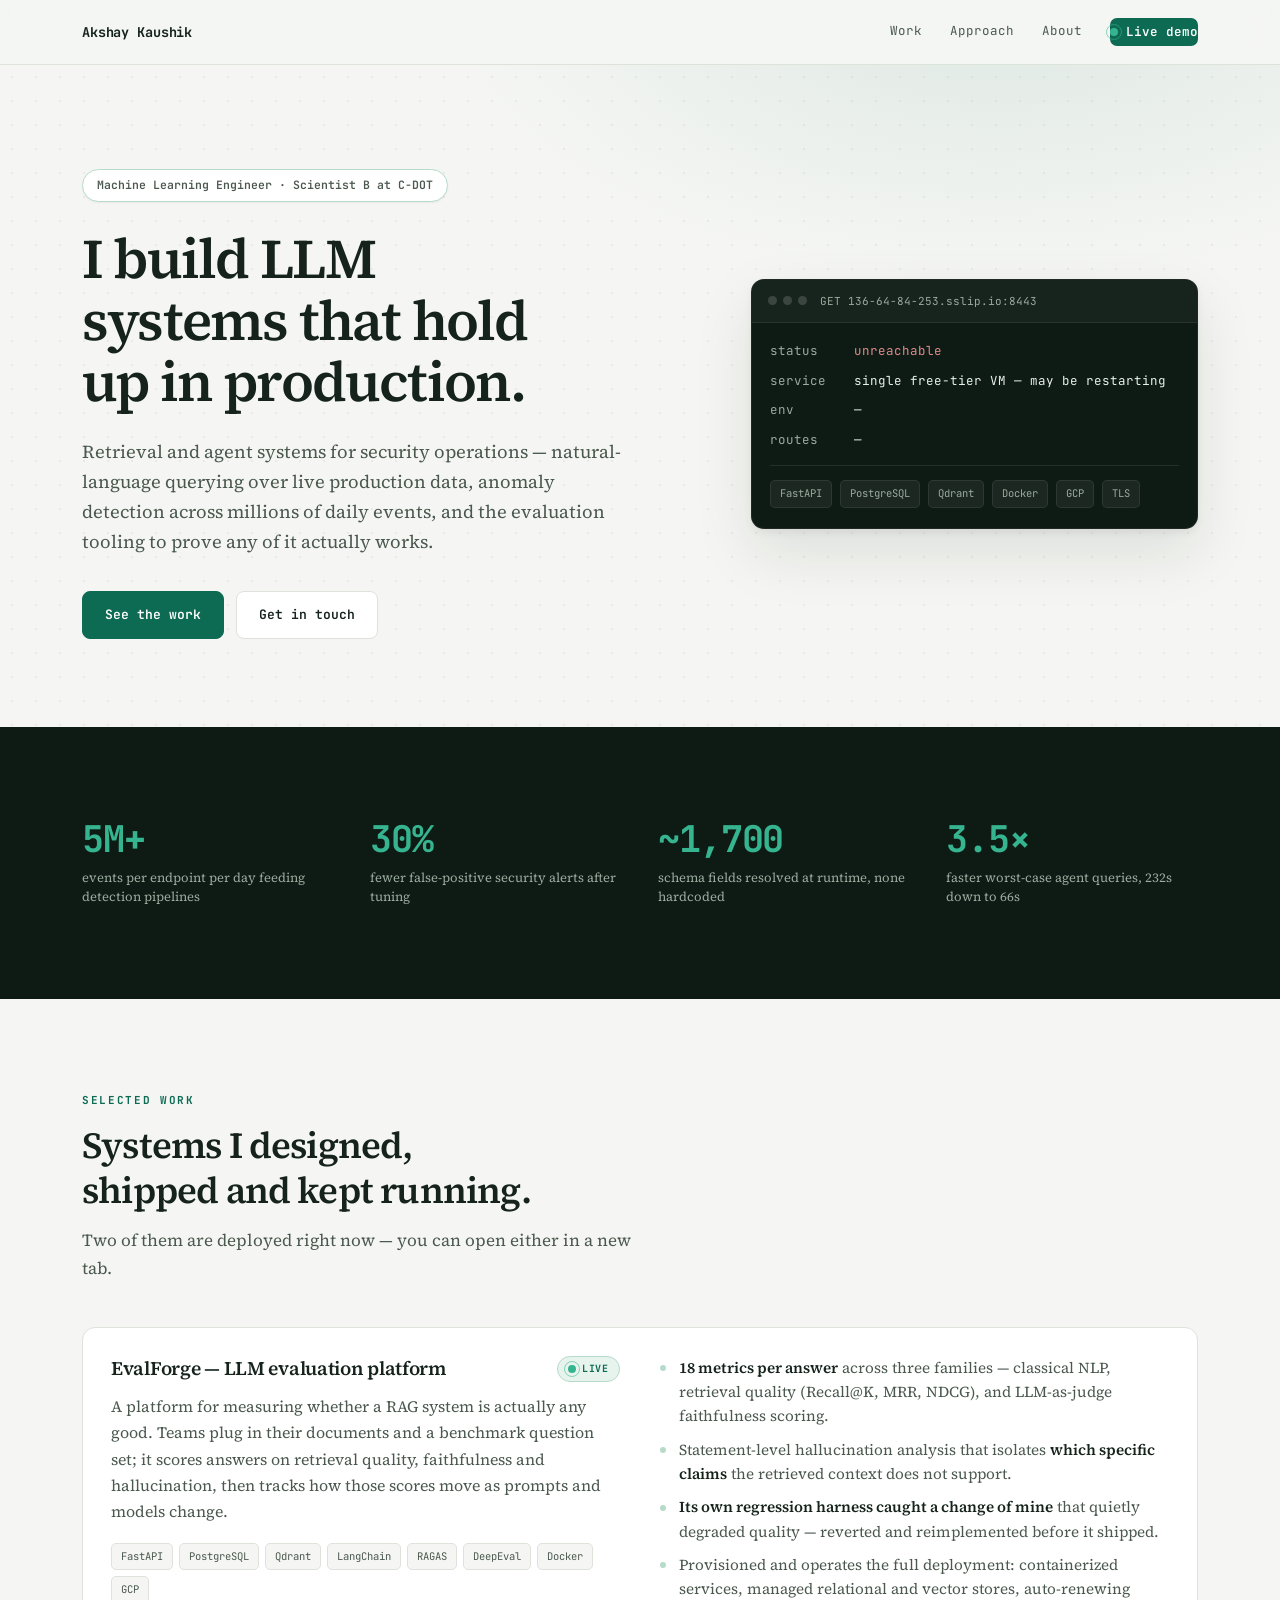
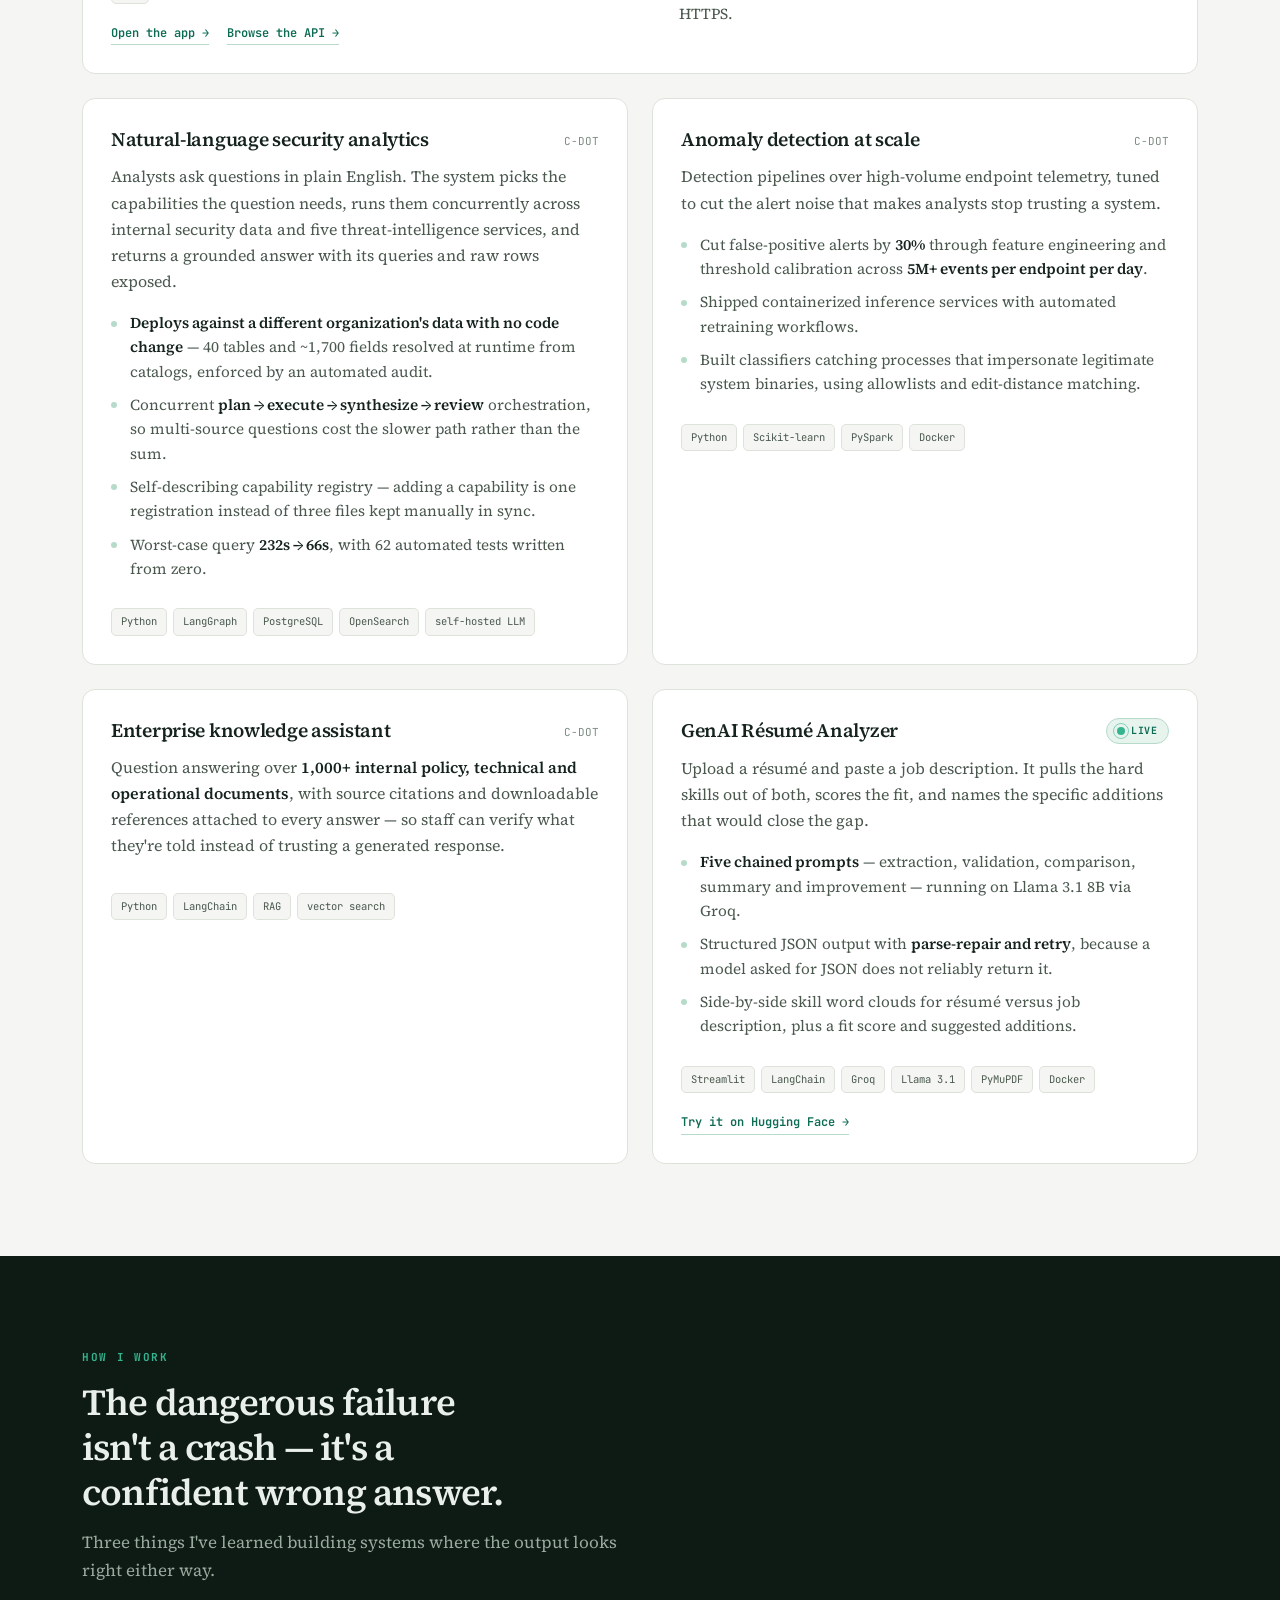
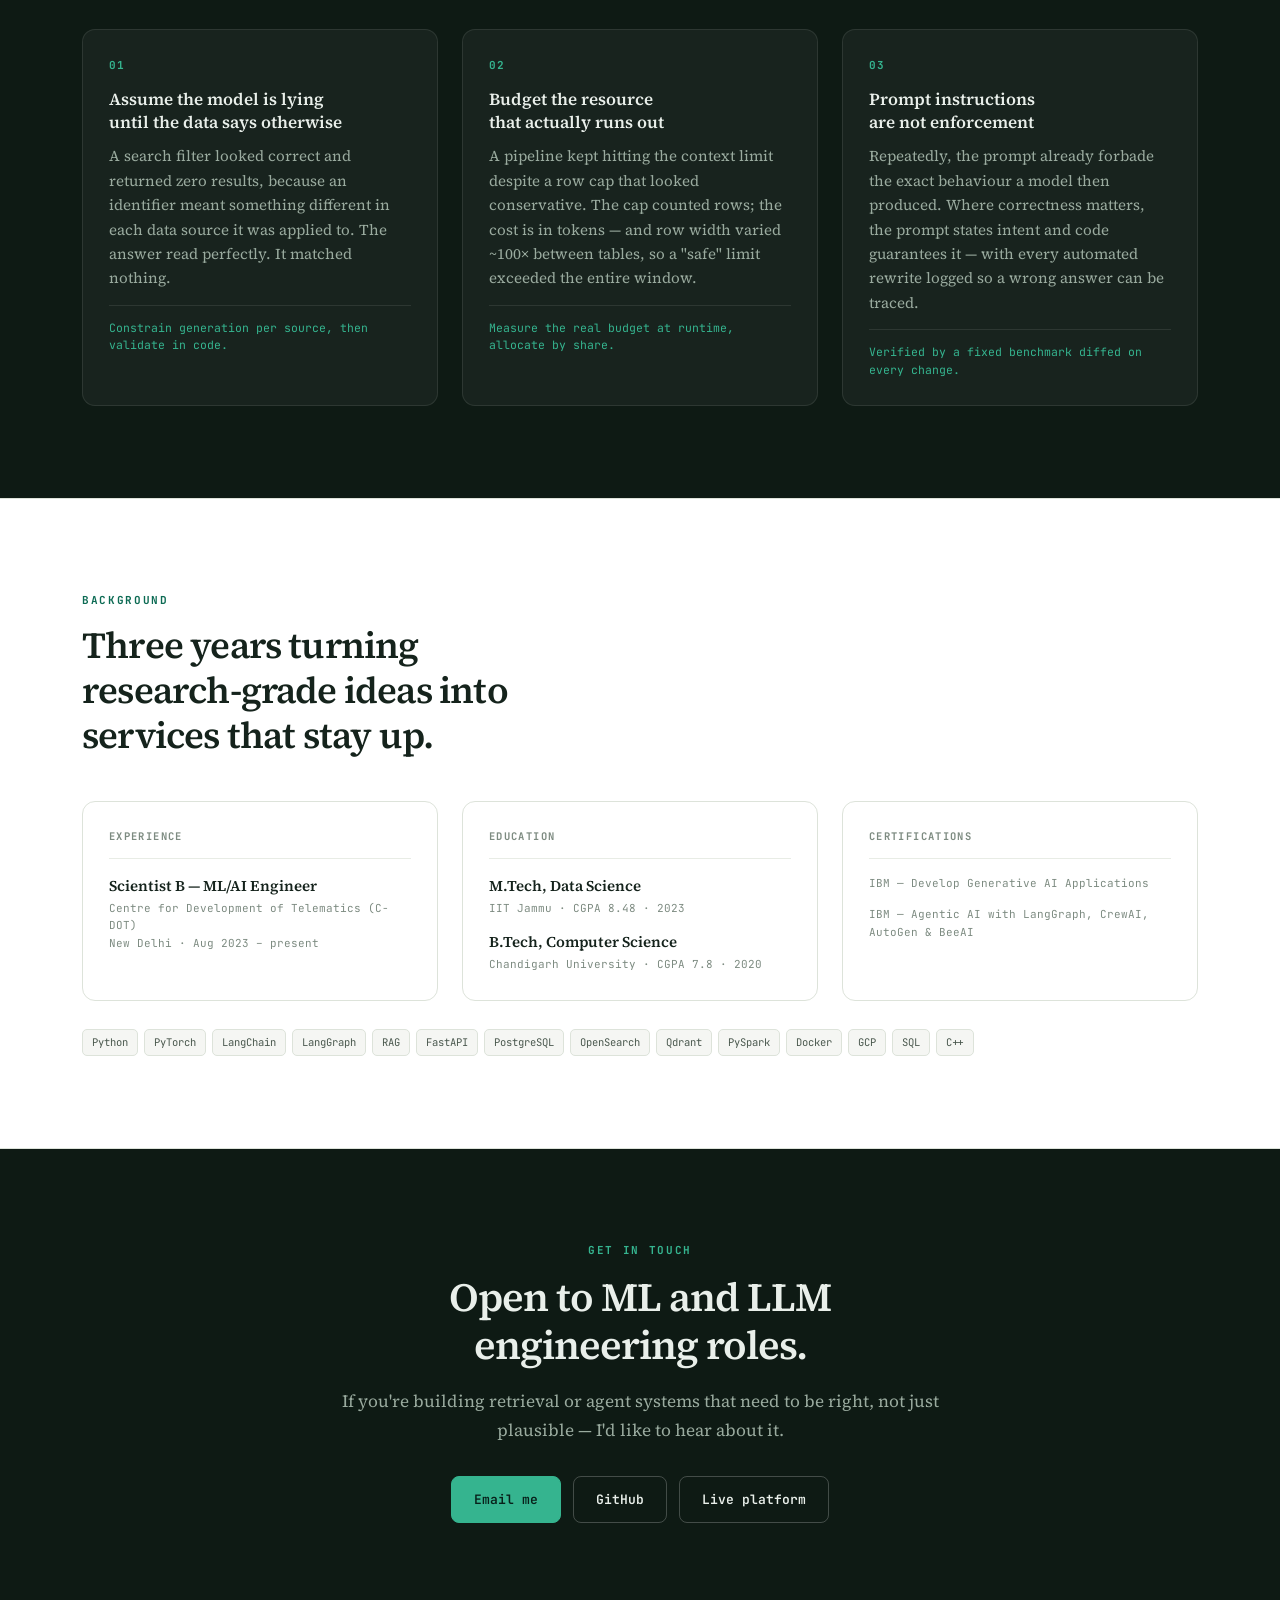
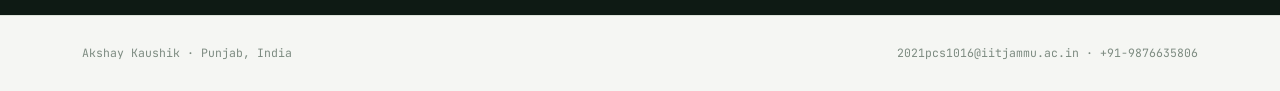
==== index.html @ 173119af "Add the live Résumé Analyzer demo to selected work Second publicly reachable deployment, so the work" ====
<!DOCTYPE html>
<html lang="en">
<head>
<meta charset="UTF-8">
<meta name="viewport" content="width=device-width, initial-scale=1.0">
<title>Akshay Kaushik — Machine Learning Engineer</title>
<meta name="description" content="Akshay Kaushik — machine learning engineer building LLM, RAG and agent systems for security operations. Two live deployed systems.">
<style>

  @font-face {
    font-family: 'JetBrains Mono';
    font-weight: 400;
    font-style: normal;
    font-display: swap;
    src: url([data-uri]) format('truetype');
  }
  @font-face {
    font-family: 'JetBrains Mono';
    font-weight: 600;
    font-style: normal;
    font-display: swap;
    src: url([data-uri]) format('truetype');
  }
  @font-face {
    font-family: 'JetBrains Mono';
    font-weight: 700;
    font-style: normal;
    font-display: swap;
    src: url([data-uri]) format('truetype');
  }
  @font-face {
    font-family: 'Source Serif 4';
    font-weight: 400;
    font-style: normal;
    font-display: swap;
    src: url([data-uri]) format('truetype');
  }
  @font-face {
    font-family: 'Source Serif 4';
    font-weight: 600;
    font-style: normal;
    font-display: swap;
    src: url([data-uri]) format('truetype');
  }

  :root{
    color-scheme: light;
    --bg: #f5f6f3;
    --surface: #ffffff;
    --ink: #0e1a14;
    --ink-soft: #17281f;
    --line: #dde3da;
    --line-soft: #e8ece5;
    --text: #15231c;
    --text-dim: #4a584e;
    --text-faint: #7d8b81;
    --accent: #0d6b54;
    --accent-bright: #35b48f;
    --accent-soft: #e7f3ed;
    --accent-line: #b7dbca;
    --on-dark: #e9efea;
    --on-dark-dim: #9aab9f;
    --shadow-sm: 0 1px 2px rgba(14,26,20,.05);
    --shadow: 0 2px 4px rgba(14,26,20,.04), 0 12px 32px rgba(14,26,20,.07);
    --shadow-lg: 0 4px 8px rgba(14,26,20,.05), 0 24px 60px rgba(14,26,20,.10);
  }

  *{box-sizing:border-box;-webkit-font-smoothing:antialiased;-moz-osx-font-smoothing:grayscale;}
  html{scroll-behavior:smooth;}
  html,body{margin:0;padding:0;background:var(--bg);color:var(--text);overflow-x:hidden;}
  body{font-family:'Source Serif 4',Charter,Georgia,serif;font-size:17px;line-height:1.65;}
  @media (prefers-reduced-motion: reduce){ html{scroll-behavior:auto;} }

  h1,h2,h3,h4{margin:0;color:inherit;text-wrap:balance;font-weight:600;}
  a{color:var(--accent);text-decoration:none;}
  a:focus-visible,button:focus-visible{outline:2px solid var(--accent);outline-offset:3px;border-radius:4px;}
  ul{margin:0;padding:0;list-style:none;}
  ::selection{background:var(--accent-soft);}

  .mono{font-family:'JetBrains Mono',ui-monospace,SFMono-Regular,Menlo,monospace;}
  .wrap{max-width:1180px;margin:0 auto;padding:0 32px;}
  @media (max-width:640px){ .wrap{padding:0 20px;} }

  /* ============ NAV ============ */
  .nav{
    position:sticky;top:0;z-index:60;
    background:rgba(245,246,243,.82);backdrop-filter:blur(12px);
    border-bottom:1px solid var(--line);
  }
  .nav-in{
    max-width:1180px;margin:0 auto;padding:0 32px;height:64px;
    display:flex;align-items:center;justify-content:space-between;gap:20px;
  }
  .nav-name{
    font-family:'JetBrains Mono',monospace;font-size:13.5px;font-weight:700;
    letter-spacing:-.01em;color:var(--text);
  }
  .nav-links{display:flex;align-items:center;gap:28px;}
  .nav-links a{
    font-family:'JetBrains Mono',monospace;font-size:12.5px;color:var(--text-dim);
    padding:4px 0;border-bottom:1.5px solid transparent;transition:color .15s,border-color .15s;
  }
  .nav-links a:hover{color:var(--accent);border-bottom-color:var(--accent-line);}
  .nav-cta{
    display:inline-flex;align-items:center;gap:8px;
    padding:8px 15px;border-radius:7px;background:var(--accent);color:#fff!important;
    font-family:'JetBrains Mono',monospace;font-size:12px;font-weight:600;
    border-bottom:none!important;transition:transform .15s,box-shadow .15s;
  }
  .nav-cta:hover{transform:translateY(-1px);box-shadow:0 6px 18px rgba(13,107,84,.28);}
  @media (max-width:760px){ .nav-links .hide-sm{display:none;} .nav-in{height:58px;} }

  /* ============ SECTION BANDS ============ */
  .band{padding:92px 0;}
  .band-alt{background:var(--surface);border-top:1px solid var(--line);border-bottom:1px solid var(--line);}
  .band-dark{background:var(--ink);color:var(--on-dark);}
  section[id]{scroll-margin-top:76px;}
  @media (max-width:640px){ .band{padding:64px 0;} }

  .sec-head{margin-bottom:44px;max-width:62ch;}
  .sec-kicker{
    font-family:'JetBrains Mono',monospace;font-size:11px;font-weight:700;
    letter-spacing:.15em;text-transform:uppercase;color:var(--accent);margin-bottom:14px;
  }
  .band-dark .sec-kicker{color:var(--accent-bright);}
  .sec-head h2{font-size:clamp(1.7rem,3.2vw,2.3rem);letter-spacing:-.022em;line-height:1.22;}
  .sec-head p{margin:14px 0 0;color:var(--text-dim);font-size:1.06rem;}
  .band-dark .sec-head p{color:var(--on-dark-dim);}

  /* ============ HERO ============ */
  .hero{
    padding:104px 0 88px;
    background:
      radial-gradient(900px 480px at 78% -12%, rgba(13,107,84,.10), transparent 62%),
      radial-gradient(circle, rgba(14,26,20,.055) 1px, transparent 1px);
    background-size:auto, 24px 24px;
  }
  @media (max-width:640px){ .hero{padding:64px 0 56px;} }
  .hero-grid{display:grid;grid-template-columns:minmax(0,1.15fr) minmax(0,.85fr);gap:64px;align-items:center;}
  @media (max-width:940px){ .hero-grid{grid-template-columns:1fr;gap:44px;} }

  .hero-tag{
    display:inline-flex;align-items:center;gap:9px;
    padding:6px 14px;border-radius:999px;background:var(--surface);
    border:1px solid var(--accent-line);
    font-family:'JetBrains Mono',monospace;font-size:11.5px;font-weight:600;color:var(--text-dim);
    margin-bottom:26px;box-shadow:var(--shadow-sm);
  }
  h1.hero-h1{font-size:clamp(2.3rem,5vw,3.5rem);line-height:1.1;letter-spacing:-.032em;}
  .hero-sub{margin:24px 0 0;color:var(--text-dim);font-size:1.14rem;max-width:54ch;}
  .hero-btns{display:flex;flex-wrap:wrap;gap:12px;margin-top:34px;}
  .btn{
    display:inline-flex;align-items:center;gap:9px;padding:12px 22px;border-radius:8px;
    font-family:'JetBrains Mono',monospace;font-size:13px;font-weight:600;
    border:1px solid var(--accent);background:var(--accent);color:#fff;
    transition:transform .15s,box-shadow .15s;
  }
  .btn:hover{transform:translateY(-1px);box-shadow:0 8px 22px rgba(13,107,84,.26);}
  .btn.ghost{background:var(--surface);color:var(--text);border-color:var(--line);}
  .btn.ghost:hover{border-color:var(--accent-line);box-shadow:var(--shadow);}

  /* live console card */
  .console{
    background:var(--ink);border-radius:13px;overflow:hidden;
    box-shadow:var(--shadow-lg);border:1px solid rgba(255,255,255,.07);
  }
  .console-bar{
    display:flex;align-items:center;gap:9px;padding:12px 16px;
    background:rgba(255,255,255,.04);border-bottom:1px solid rgba(255,255,255,.08);
  }
  .console-bar .lights{display:flex;gap:6px;}
  .console-bar .lights i{width:9px;height:9px;border-radius:50%;background:rgba(255,255,255,.16);display:block;}
  .console-bar .path{
    font-family:'JetBrains Mono',monospace;font-size:11px;color:var(--on-dark-dim);margin-left:4px;
    white-space:nowrap;overflow:hidden;text-overflow:ellipsis;
  }
  .console-body{padding:18px 18px 20px;font-family:'JetBrains Mono',monospace;font-size:12.5px;}
  .cline{display:flex;gap:10px;margin-bottom:9px;}
  .cline .ck{color:var(--on-dark-dim);min-width:74px;flex-shrink:0;}
  .cline .cv{color:var(--on-dark);word-break:break-word;}
  .cline .cv.good{color:var(--accent-bright);font-weight:600;}
  .cline .cv.bad{color:#e08a8a;}
  .console-foot{
    margin-top:15px;padding-top:14px;border-top:1px solid rgba(255,255,255,.09);
    display:flex;flex-wrap:wrap;gap:8px;
  }
  .cpill{
    font-family:'JetBrains Mono',monospace;font-size:10.5px;padding:4px 9px;border-radius:5px;
    background:rgba(255,255,255,.06);color:var(--on-dark-dim);border:1px solid rgba(255,255,255,.08);
  }
  .live-dot{position:relative;width:8px;height:8px;border-radius:50%;background:var(--text-faint);flex-shrink:0;}
  .live-dot.ok{background:var(--accent-bright);}
  .live-dot.ok::after{
    content:'';position:absolute;inset:-4px;border-radius:50%;
    border:1.5px solid var(--accent-bright);opacity:.55;animation:ping 2.2s ease-out infinite;
  }
  .live-dot.bad{background:#e08a8a;}
  @keyframes ping{0%{transform:scale(.6);opacity:.6}100%{transform:scale(2);opacity:0}}
  @media (prefers-reduced-motion:reduce){.live-dot.ok::after{animation:none}}

  /* ============ STATS ============ */
  .stats{display:grid;grid-template-columns:repeat(4,1fr);gap:36px;}
  @media (max-width:820px){ .stats{grid-template-columns:repeat(2,1fr);gap:30px;} }
  .stat .n{
    font-family:'JetBrains Mono',monospace;font-size:clamp(1.7rem,3.4vw,2.3rem);font-weight:700;
    color:var(--accent-bright);letter-spacing:-.03em;display:block;line-height:1.1;
  }
  .stat .l{
    display:block;margin-top:9px;font-size:13px;color:var(--on-dark-dim);line-height:1.5;
  }

  /* ============ WORK CARDS ============ */
  .cards{display:grid;grid-template-columns:repeat(2,minmax(0,1fr));gap:24px;}
  @media (max-width:860px){ .cards{grid-template-columns:1fr;} }
  .card{
    background:var(--surface);border:1px solid var(--line);border-radius:13px;
    padding:28px;display:flex;flex-direction:column;
    transition:transform .18s ease,box-shadow .18s ease,border-color .18s ease;
  }
  .card:hover{transform:translateY(-3px);box-shadow:var(--shadow);border-color:var(--accent-line);}
  .card.feature{grid-column:1 / -1;}
  @media (min-width:861px){
    .card.feature{display:grid;grid-template-columns:minmax(0,1fr) minmax(0,1fr);gap:40px;align-items:start;}
  }
  .card-top{display:flex;align-items:flex-start;justify-content:space-between;gap:14px;margin-bottom:12px;}
  .card h3{font-size:1.2rem;letter-spacing:-.015em;line-height:1.3;}
  .card .org{
    font-family:'JetBrains Mono',monospace;font-size:11px;color:var(--text-faint);
    white-space:nowrap;padding-top:5px;
  }
  .tag-live{
    display:inline-flex;align-items:center;gap:6px;padding:4px 10px;border-radius:999px;
    background:var(--accent-soft);border:1px solid var(--accent-line);
    font-family:'JetBrains Mono',monospace;font-size:10px;font-weight:700;
    color:var(--accent);text-transform:uppercase;letter-spacing:.08em;white-space:nowrap;
  }
  .card .desc{color:var(--text-dim);font-size:.99rem;margin:0 0 16px;}
  .card ul li{
    position:relative;padding-left:19px;margin-bottom:9px;color:var(--text-dim);font-size:.95rem;line-height:1.6;
  }
  .card ul li::before{
    content:'';position:absolute;left:0;top:.62em;width:6px;height:6px;border-radius:50%;
    background:var(--accent-line);
  }
  .card b{color:var(--text);font-weight:600;}
  .chips{display:flex;flex-wrap:wrap;gap:6px;margin-top:18px;}
  .chip{
    font-family:'JetBrains Mono',monospace;font-size:10.5px;padding:4px 9px;border-radius:5px;
    background:var(--bg);border:1px solid var(--line);color:var(--text-dim);
  }
  .card-links{display:flex;flex-wrap:wrap;gap:18px;margin-top:20px;}
  .card-links a{
    font-family:'JetBrains Mono',monospace;font-size:12px;font-weight:600;
    border-bottom:1px solid var(--accent-line);padding-bottom:1px;
  }
  .card-links a:hover{border-bottom-color:var(--accent);}

  /* ============ APPROACH ============ */
  .appr{display:grid;grid-template-columns:repeat(3,minmax(0,1fr));gap:24px;}
  @media (max-width:900px){ .appr{grid-template-columns:1fr;} }
  .appr-card{
    background:rgba(255,255,255,.045);border:1px solid rgba(255,255,255,.09);
    border-radius:13px;padding:26px;
  }
  .appr-num{
    font-family:'JetBrains Mono',monospace;font-size:11px;font-weight:700;
    color:var(--accent-bright);letter-spacing:.1em;margin-bottom:14px;
  }
  .appr-card h3{font-size:1.06rem;line-height:1.35;margin-bottom:11px;color:var(--on-dark);}
  .appr-card p{margin:0;color:var(--on-dark-dim);font-size:.94rem;line-height:1.62;}
  .appr-card .res{
    margin-top:14px;padding-top:13px;border-top:1px solid rgba(255,255,255,.09);
    font-family:'JetBrains Mono',monospace;font-size:11.5px;color:var(--accent-bright);line-height:1.55;
  }

  /* ============ ABOUT / SIDE FACTS ============ */
  .facts{display:grid;grid-template-columns:repeat(3,minmax(0,1fr));gap:24px;}
  @media (max-width:900px){ .facts{grid-template-columns:1fr;} }
  .fact{background:var(--surface);border:1px solid var(--line);border-radius:13px;padding:26px;}
  .fact h4{
    font-family:'JetBrains Mono',monospace;font-size:10.5px;font-weight:700;letter-spacing:.13em;
    text-transform:uppercase;color:var(--text-faint);margin-bottom:16px;
    padding-bottom:12px;border-bottom:1px solid var(--line-soft);
  }
  .fact .row{margin-bottom:14px;}
  .fact .row:last-child{margin-bottom:0;}
  .fact .t{font-size:15px;font-weight:600;color:var(--text);line-height:1.4;}
  .fact .s{font-family:'JetBrains Mono',monospace;font-size:11px;color:var(--text-faint);margin-top:4px;line-height:1.6;}

  /* ============ CONTACT ============ */
  .contact-in{text-align:center;max-width:620px;margin:0 auto;}
  .contact-in h2{font-size:clamp(1.8rem,3.6vw,2.5rem);letter-spacing:-.025em;line-height:1.2;}
  .contact-in p{margin:18px 0 0;color:var(--on-dark-dim);font-size:1.07rem;}
  .contact-btns{display:flex;flex-wrap:wrap;gap:12px;justify-content:center;margin-top:32px;}
  .btn.on-dark{background:var(--accent-bright);border-color:var(--accent-bright);color:#08201a;}
  .btn.on-dark:hover{box-shadow:0 8px 24px rgba(53,180,143,.3);}
  .btn.outline-dark{
    background:transparent;color:var(--on-dark);border-color:rgba(255,255,255,.22);
  }
  .btn.outline-dark:hover{border-color:var(--accent-bright);box-shadow:none;}

  /* ============ FOOTER ============ */
  .foot{
    border-top:1px solid var(--line);padding:28px 0;
    font-family:'JetBrains Mono',monospace;font-size:11.5px;color:var(--text-faint);
  }
  .foot-in{display:flex;flex-wrap:wrap;justify-content:space-between;gap:12px 24px;}

  ::-webkit-scrollbar{width:11px;height:11px;}
  ::-webkit-scrollbar-track{background:var(--bg);}
  ::-webkit-scrollbar-thumb{background:var(--line);border-radius:6px;}
  ::-webkit-scrollbar-thumb:hover{background:var(--text-faint);}

</style>
</head>
<body>
<nav class="nav">
  <div class="nav-in">
    <span class="nav-name">Akshay Kaushik</span>
    <div class="nav-links">
      <a href="#work" class="hide-sm">Work</a>
      <a href="#approach" class="hide-sm">Approach</a>
      <a href="#about" class="hide-sm">About</a>
      <a class="nav-cta" href="https://136-64-84-253.sslip.io/" target="_blank" rel="noopener">
        <span class="live-dot ok"></span>Live demo
      </a>
    </div>
  </div>
</nav>

<header class="hero">
  <div class="wrap">
    <div class="hero-grid">
      <div>
        <span class="hero-tag">Machine Learning Engineer · Scientist B at C-DOT</span>
        <h1 class="hero-h1">I build LLM systems that hold up in production.</h1>
        <p class="hero-sub">
          Retrieval and agent systems for security operations — natural-language querying over live
          production data, anomaly detection across millions of daily events, and the evaluation
          tooling to prove any of it actually works.
        </p>
        <div class="hero-btns">
          <a class="btn" href="#work">See the work</a>
          <a class="btn ghost" href="mailto:2021pcs1016@iitjammu.ac.in">Get in touch</a>
        </div>
      </div>

      <div class="console">
        <div class="console-bar">
          <span class="lights"><i></i><i></i><i></i></span>
          <span class="path">GET 136-64-84-253.sslip.io:8443</span>
        </div>
        <div class="console-body">
          <div class="cline"><span class="ck">status</span><span class="cv" id="c-status">connecting…</span></div>
          <div class="cline"><span class="ck">service</span><span class="cv" id="c-svc">—</span></div>
          <div class="cline"><span class="ck">env</span><span class="cv" id="c-env">—</span></div>
          <div class="cline"><span class="ck">routes</span><span class="cv" id="c-routes">—</span></div>
          <div class="console-foot">
            <span class="cpill">FastAPI</span>
            <span class="cpill">PostgreSQL</span>
            <span class="cpill">Qdrant</span>
            <span class="cpill">Docker</span>
            <span class="cpill">GCP</span>
            <span class="cpill">TLS</span>
          </div>
        </div>
      </div>
    </div>
  </div>
</header>

<section class="band band-dark">
  <div class="wrap">
    <div class="stats">
      <div class="stat">
        <span class="n">5M+</span>
        <span class="l">events per endpoint per day feeding detection pipelines</span>
      </div>
      <div class="stat">
        <span class="n">30%</span>
        <span class="l">fewer false-positive security alerts after tuning</span>
      </div>
      <div class="stat">
        <span class="n">~1,700</span>
        <span class="l">schema fields resolved at runtime, none hardcoded</span>
      </div>
      <div class="stat">
        <span class="n">3.5×</span>
        <span class="l">faster worst-case agent queries, 232s down to 66s</span>
      </div>
    </div>
  </div>
</section>

<section class="band" id="work">
  <div class="wrap">
    <div class="sec-head">
      <div class="sec-kicker">Selected work</div>
      <h2>Systems I designed, shipped and kept running.</h2>
      <p>Two of them are deployed right now — you can open either in a new tab.</p>
    </div>

    <div class="cards">

      <article class="card feature">
        <div>
          <div class="card-top">
            <h3>EvalForge — LLM evaluation platform</h3>
            <span class="tag-live"><span class="live-dot ok"></span>Live</span>
          </div>
          <p class="desc">
            A platform for measuring whether a RAG system is actually any good. Teams plug in their
            documents and a benchmark question set; it scores answers on retrieval quality,
            faithfulness and hallucination, then tracks how those scores move as prompts and models
            change.
          </p>
          <div class="chips">
            <span class="chip">FastAPI</span><span class="chip">PostgreSQL</span>
            <span class="chip">Qdrant</span><span class="chip">LangChain</span>
            <span class="chip">RAGAS</span><span class="chip">DeepEval</span>
            <span class="chip">Docker</span><span class="chip">GCP</span>
          </div>
          <div class="card-links">
            <a href="https://136-64-84-253.sslip.io/" target="_blank" rel="noopener">Open the app →</a>
            <a href="https://136-64-84-253.sslip.io:8443/docs" target="_blank" rel="noopener">Browse the API →</a>
          </div>
        </div>
        <div>
          <ul>
            <li><b>18 metrics per answer</b> across three families — classical NLP, retrieval quality (Recall@K, MRR, NDCG), and LLM-as-judge faithfulness scoring.</li>
            <li>Statement-level hallucination analysis that isolates <b>which specific claims</b> the retrieved context does not support.</li>
            <li><b>Its own regression harness caught a change of mine</b> that quietly degraded quality — reverted and reimplemented before it shipped.</li>
            <li>Provisioned and operates the full deployment: containerized services, managed relational and vector stores, auto-renewing HTTPS.</li>
          </ul>
        </div>
      </article>

      <article class="card">
        <div class="card-top">
          <h3>Natural-language security analytics</h3>
          <span class="org">C-DOT</span>
        </div>
        <p class="desc">
          Analysts ask questions in plain English. The system picks the capabilities the question
          needs, runs them concurrently across internal security data and five threat-intelligence
          services, and returns a grounded answer with its queries and raw rows exposed.
        </p>
        <ul>
          <li><b>Deploys against a different organization's data with no code change</b> — 40 tables and ~1,700 fields resolved at runtime from catalogs, enforced by an automated audit.</li>
          <li>Concurrent <b>plan → execute → synthesize → review</b> orchestration, so multi-source questions cost the slower path rather than the sum.</li>
          <li>Self-describing capability registry — adding a capability is one registration instead of three files kept manually in sync.</li>
          <li>Worst-case query <b>232s → 66s</b>, with 62 automated tests written from zero.</li>
        </ul>
        <div class="chips">
          <span class="chip">Python</span><span class="chip">LangGraph</span>
          <span class="chip">PostgreSQL</span><span class="chip">OpenSearch</span>
          <span class="chip">self-hosted LLM</span>
        </div>
      </article>

      <article class="card">
        <div class="card-top">
          <h3>Anomaly detection at scale</h3>
          <span class="org">C-DOT</span>
        </div>
        <p class="desc">
          Detection pipelines over high-volume endpoint telemetry, tuned to cut the alert noise that
          makes analysts stop trusting a system.
        </p>
        <ul>
          <li>Cut false-positive alerts by <b>30%</b> through feature engineering and threshold calibration across <b>5M+ events per endpoint per day</b>.</li>
          <li>Shipped containerized inference services with automated retraining workflows.</li>
          <li>Built classifiers catching processes that impersonate legitimate system binaries, using allowlists and edit-distance matching.</li>
        </ul>
        <div class="chips">
          <span class="chip">Python</span><span class="chip">Scikit-learn</span>
          <span class="chip">PySpark</span><span class="chip">Docker</span>
        </div>
      </article>

      <article class="card">
        <div class="card-top">
          <h3>Enterprise knowledge assistant</h3>
          <span class="org">C-DOT</span>
        </div>
        <p class="desc">
          Question answering over <b>1,000+ internal policy, technical and operational documents</b>,
          with source citations and downloadable references attached to every answer — so staff can
          verify what they're told instead of trusting a generated response.
        </p>
        <div class="chips">
          <span class="chip">Python</span><span class="chip">LangChain</span>
          <span class="chip">RAG</span><span class="chip">vector search</span>
        </div>
      </article>

      <article class="card">
        <div class="card-top">
          <h3>GenAI Résumé Analyzer</h3>
          <span class="tag-live"><span class="live-dot ok"></span>Live</span>
        </div>
        <p class="desc">
          Upload a résumé and paste a job description. It pulls the hard skills out of both, scores
          the fit, and names the specific additions that would close the gap.
        </p>
        <ul>
          <li><b>Five chained prompts</b> — extraction, validation, comparison, summary and improvement — running on Llama 3.1 8B via Groq.</li>
          <li>Structured JSON output with <b>parse-repair and retry</b>, because a model asked for JSON does not reliably return it.</li>
          <li>Side-by-side skill word clouds for résumé versus job description, plus a fit score and suggested additions.</li>
        </ul>
        <div class="chips">
          <span class="chip">Streamlit</span><span class="chip">LangChain</span>
          <span class="chip">Groq</span><span class="chip">Llama 3.1</span>
          <span class="chip">PyMuPDF</span><span class="chip">Docker</span>
        </div>
        <div class="card-links">
          <a href="https://huggingface.co/spaces/TyzonAk/GEN-AI-RESUME-SUMMARIZER" target="_blank" rel="noopener">Try it on Hugging Face →</a>
        </div>
      </article>

    </div>
  </div>
</section>

<section class="band band-dark" id="approach">
  <div class="wrap">
    <div class="sec-head">
      <div class="sec-kicker">How I work</div>
      <h2>The dangerous failure isn't a crash — it's a confident wrong answer.</h2>
      <p>Three things I've learned building systems where the output looks right either way.</p>
    </div>

    <div class="appr">
      <div class="appr-card">
        <div class="appr-num">01</div>
        <h3>Assume the model is lying until the data says otherwise</h3>
        <p>
          A search filter looked correct and returned zero results, because an identifier meant
          something different in each data source it was applied to. The answer read perfectly.
          It matched nothing.
        </p>
        <div class="res">Constrain generation per source, then validate in code.</div>
      </div>

      <div class="appr-card">
        <div class="appr-num">02</div>
        <h3>Budget the resource that actually runs out</h3>
        <p>
          A pipeline kept hitting the context limit despite a row cap that looked conservative. The
          cap counted rows; the cost is in tokens — and row width varied ~100× between tables, so a
          "safe" limit exceeded the entire window.
        </p>
        <div class="res">Measure the real budget at runtime, allocate by share.</div>
      </div>

      <div class="appr-card">
        <div class="appr-num">03</div>
        <h3>Prompt instructions are not enforcement</h3>
        <p>
          Repeatedly, the prompt already forbade the exact behaviour a model then produced. Where
          correctness matters, the prompt states intent and code guarantees it — with every
          automated rewrite logged so a wrong answer can be traced.
        </p>
        <div class="res">Verified by a fixed benchmark diffed on every change.</div>
      </div>
    </div>
  </div>
</section>

<section class="band band-alt" id="about">
  <div class="wrap">
    <div class="sec-head">
      <div class="sec-kicker">Background</div>
      <h2>Three years turning research-grade ideas into services that stay up.</h2>
    </div>

    <div class="facts">
      <div class="fact">
        <h4>Experience</h4>
        <div class="row">
          <div class="t">Scientist B — ML/AI Engineer</div>
          <div class="s">Centre for Development of Telematics (C-DOT)<br>New Delhi · Aug 2023 – present</div>
        </div>
      </div>

      <div class="fact">
        <h4>Education</h4>
        <div class="row">
          <div class="t">M.Tech, Data Science</div>
          <div class="s">IIT Jammu · CGPA 8.48 · 2023</div>
        </div>
        <div class="row">
          <div class="t">B.Tech, Computer Science</div>
          <div class="s">Chandigarh University · CGPA 7.8 · 2020</div>
        </div>
      </div>

      <div class="fact">
        <h4>Certifications</h4>
        <div class="row">
          <div class="s">IBM — Develop Generative AI Applications</div>
        </div>
        <div class="row">
          <div class="s">IBM — Agentic AI with LangGraph, CrewAI, AutoGen &amp; BeeAI</div>
        </div>
      </div>
    </div>

    <div class="chips" style="margin-top:28px;">
      <span class="chip">Python</span><span class="chip">PyTorch</span><span class="chip">LangChain</span>
      <span class="chip">LangGraph</span><span class="chip">RAG</span><span class="chip">FastAPI</span>
      <span class="chip">PostgreSQL</span><span class="chip">OpenSearch</span><span class="chip">Qdrant</span>
      <span class="chip">PySpark</span><span class="chip">Docker</span><span class="chip">GCP</span>
      <span class="chip">SQL</span><span class="chip">C++</span>
    </div>
  </div>
</section>

<section class="band band-dark" id="contact">
  <div class="wrap">
    <div class="contact-in">
      <div class="sec-kicker">Get in touch</div>
      <h2>Open to ML and LLM engineering roles.</h2>
      <p>
        If you're building retrieval or agent systems that need to be right, not just plausible —
        I'd like to hear about it.
      </p>
      <div class="contact-btns">
        <a class="btn on-dark" href="mailto:2021pcs1016@iitjammu.ac.in">Email me</a>
        <a class="btn outline-dark" href="https://github.com/AkTyzon" target="_blank" rel="noopener">GitHub</a>
        <a class="btn outline-dark" href="https://136-64-84-253.sslip.io/" target="_blank" rel="noopener">Live platform</a>
      </div>
    </div>
  </div>
</section>

<footer class="foot">
  <div class="wrap foot-in">
    <span>Akshay Kaushik · Punjab, India</span>
    <span>2021pcs1016@iitjammu.ac.in · +91-9876635806</span>
  </div>
</footer>

<script>
(function(){
  var API = "https://136-64-84-253.sslip.io:8443";
  var $ = function(id){ return document.getElementById(id); };
  var st = $('c-status'), sv = $('c-svc'), en = $('c-env'), rt = $('c-routes');
  if(!st) return;

  fetch(API + '/', { cache:'no-store' })
    .then(function(r){ if(!r.ok) throw 0; return r.json(); })
    .then(function(d){
      st.textContent = '200 OK — online';
      st.className = 'cv good';
      sv.textContent = d.service || 'EvalForge Backend API';
      en.textContent = d.environment || 'production';
      return fetch(API + '/openapi.json', { cache:'no-store' });
    })
    .then(function(r){ return r.json(); })
    .then(function(spec){
      rt.textContent = Object.keys(spec.paths || {}).length + ' endpoints';
    })
    .catch(function(){
      if(st.className.indexOf('good') === -1){
        st.textContent = 'unreachable';
        st.className = 'cv bad';
        sv.textContent = 'single free-tier VM — may be restarting';
        en.textContent = '—';
      }
      if(rt.textContent === '—') rt.textContent = '—';
    });
})();
</script>

</body>
</html>
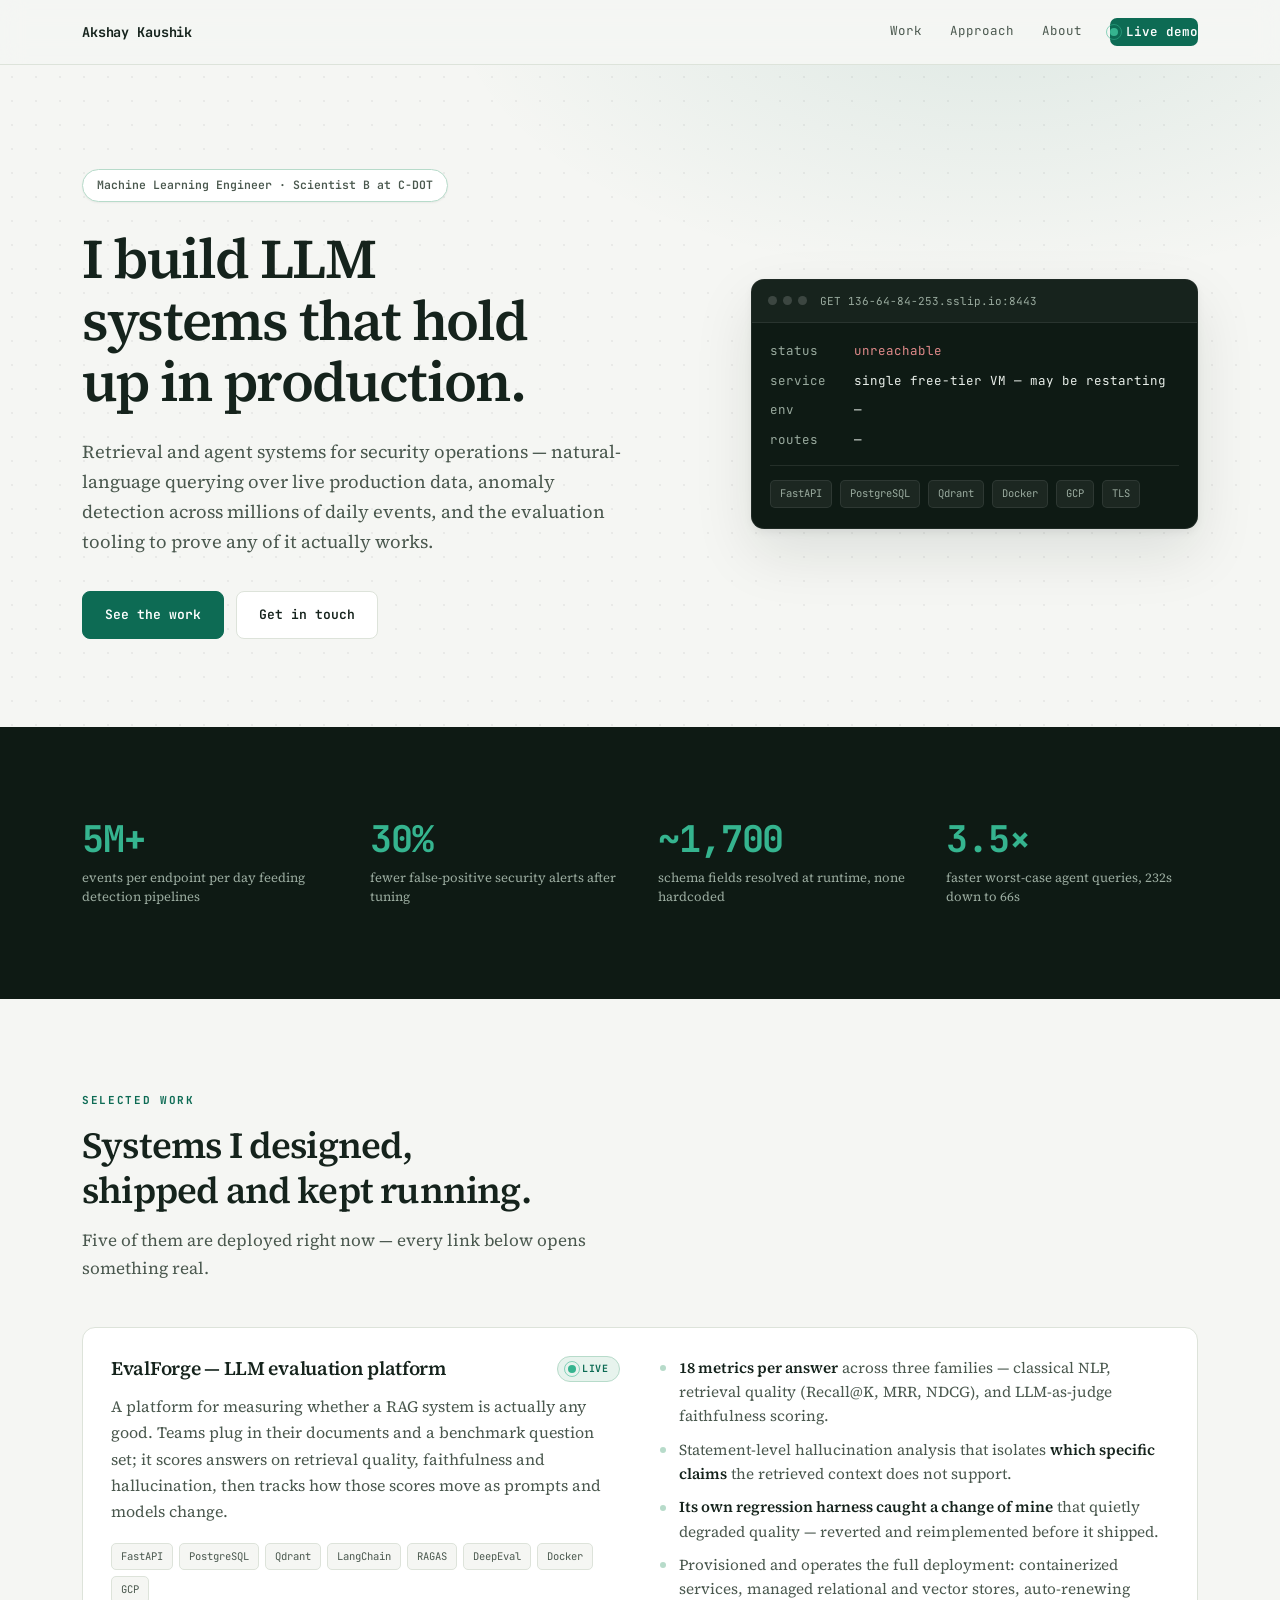
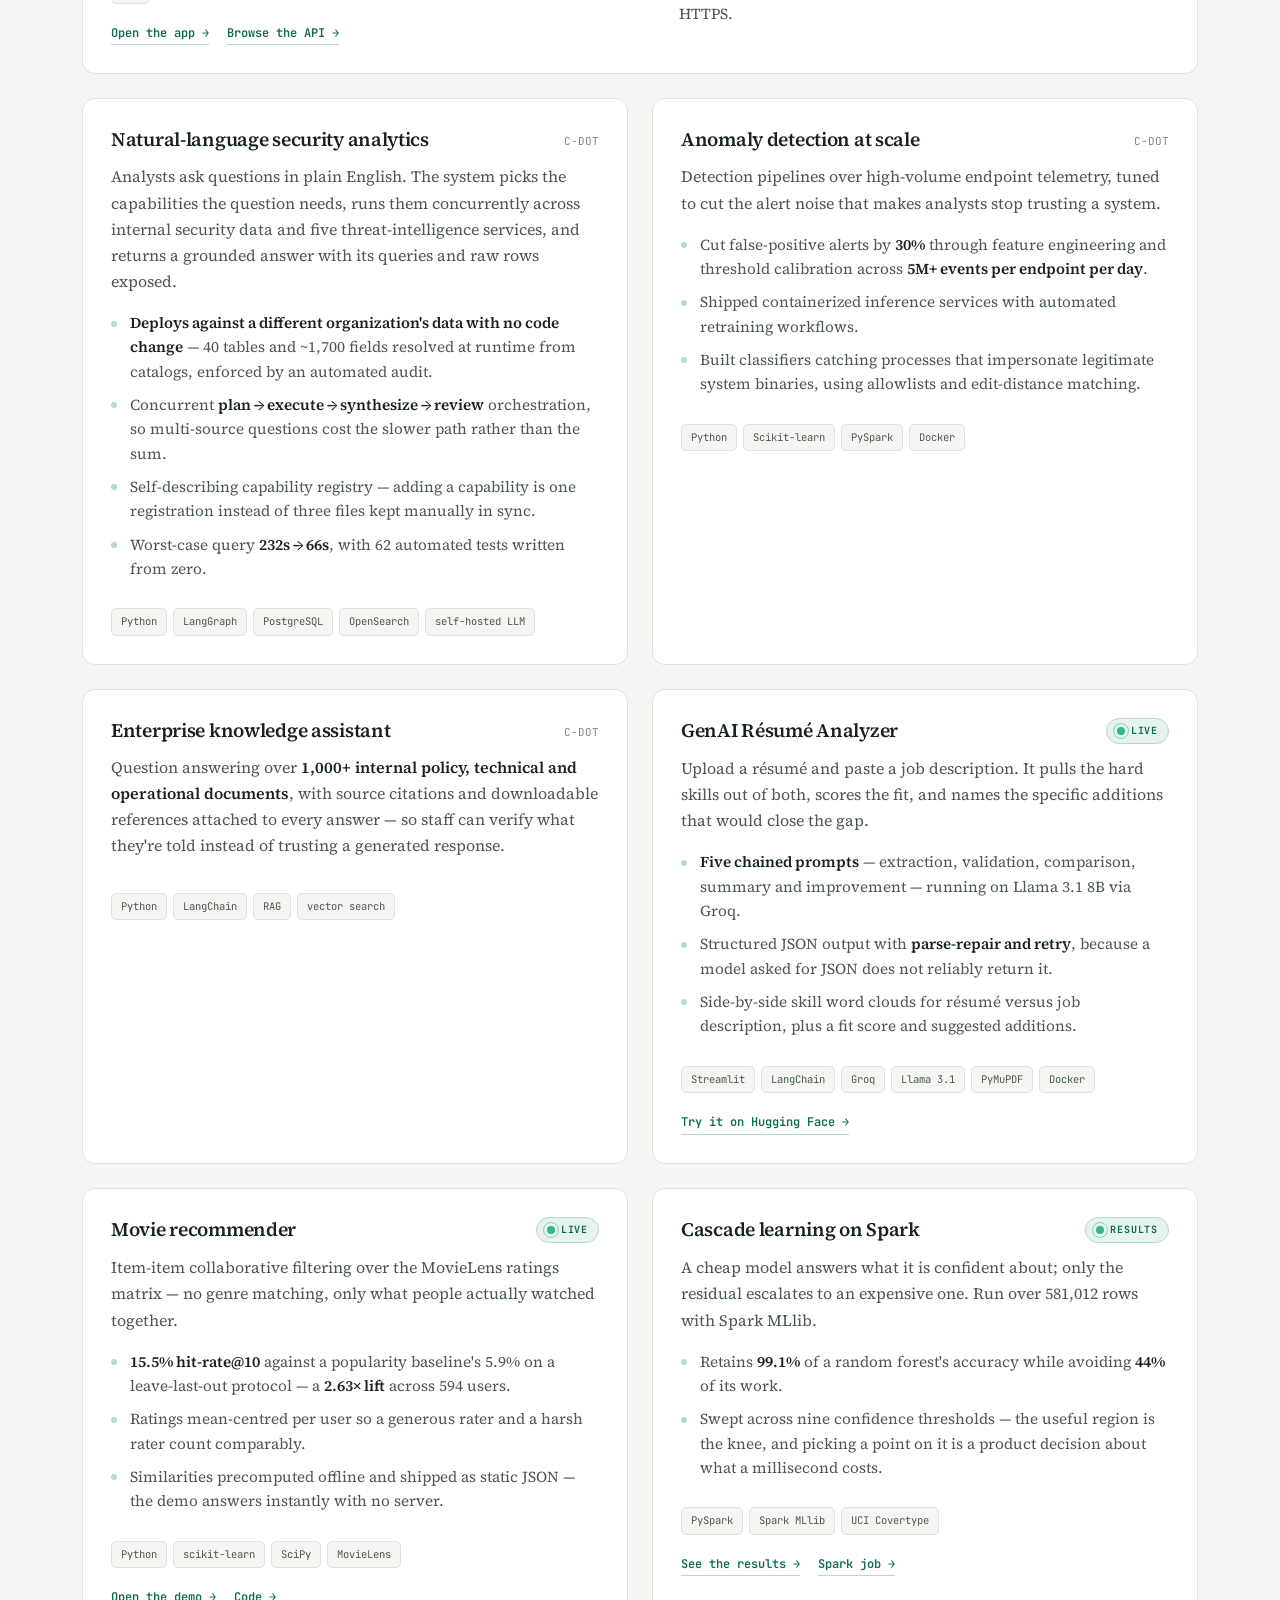
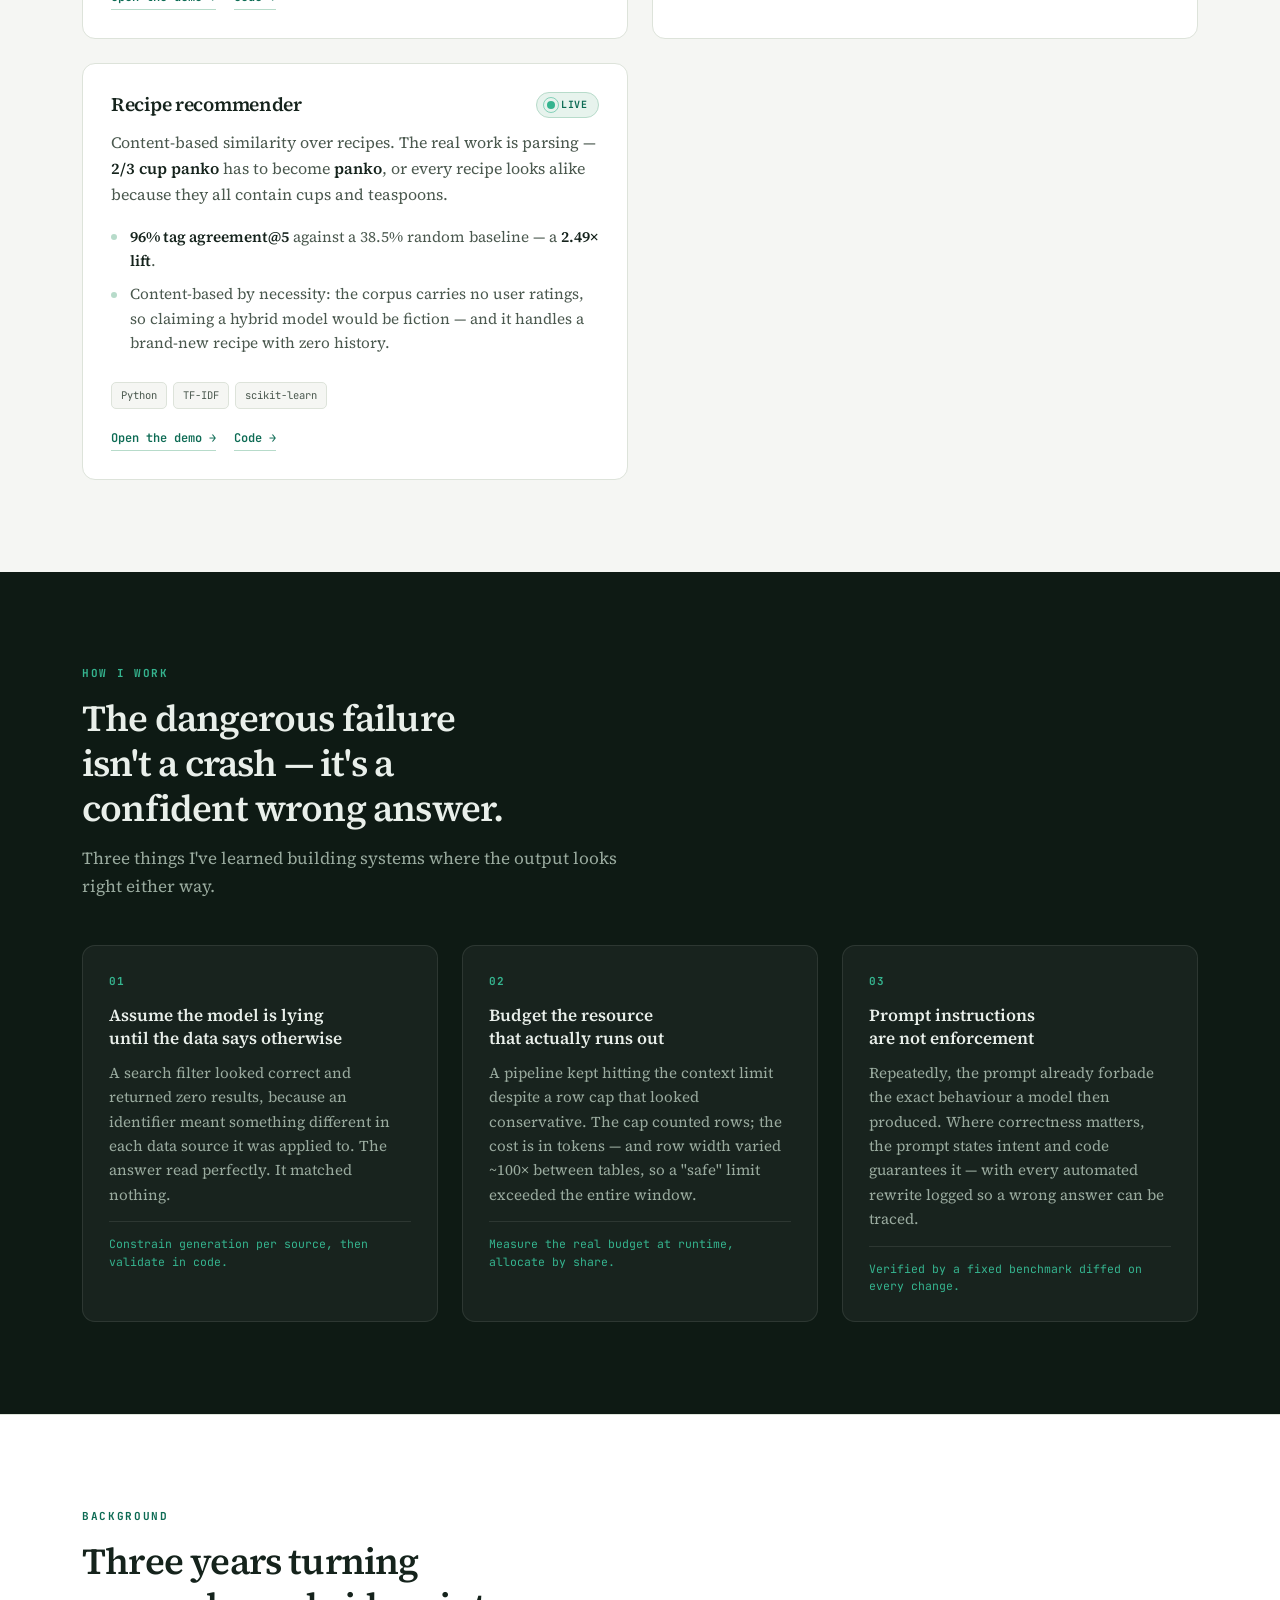
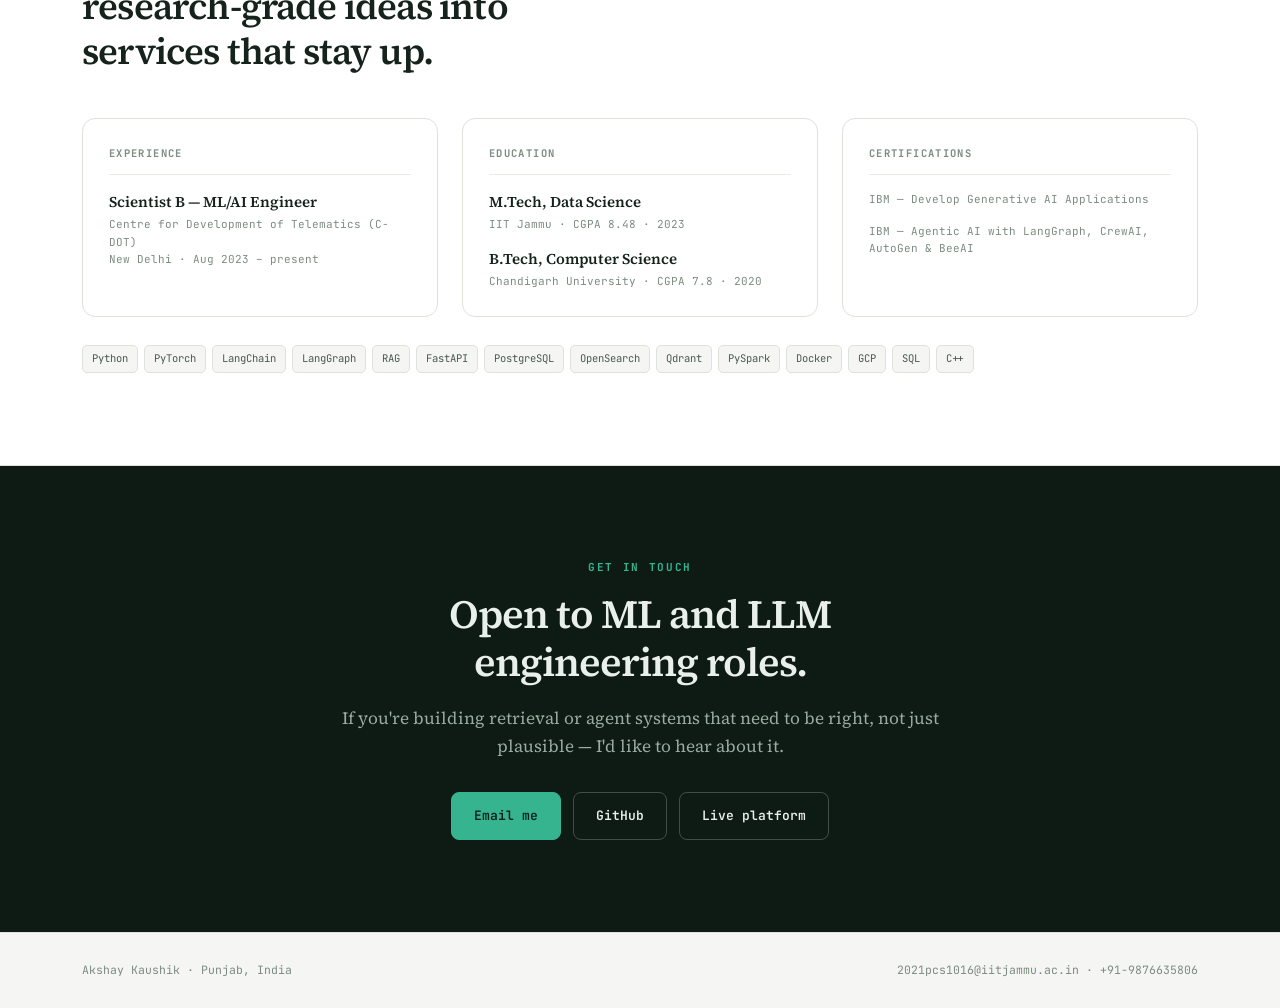
==== commit 7975c005: "Add the three new projects to the site Movie recommender, Spark cascade and recipe recommender now a" ====
--- a/index.html
+++ b/index.html
@@ -4,7 +4,7 @@
 <meta charset="UTF-8">
 <meta name="viewport" content="width=device-width, initial-scale=1.0">
 <title>Akshay Kaushik — Machine Learning Engineer</title>
-<meta name="description" content="Akshay Kaushik — machine learning engineer building LLM, RAG and agent systems for security operations. Two live deployed systems.">
+<meta name="description" content="Akshay Kaushik — machine learning engineer building LLM, RAG and agent systems. Five live deployed projects.">
 <style>
 
   @font-face {
@@ -397,7 +397,7 @@
     <div class="sec-head">
       <div class="sec-kicker">Selected work</div>
       <h2>Systems I designed, shipped and kept running.</h2>
-      <p>Two of them are deployed right now — you can open either in a new tab.</p>
+      <p>Five of them are deployed right now — every link below opens something real.</p>
     </div>
 
     <div class="cards">
@@ -515,6 +515,77 @@
         </div>
         <div class="card-links">
           <a href="https://huggingface.co/spaces/TyzonAk/GEN-AI-RESUME-SUMMARIZER" target="_blank" rel="noopener">Try it on Hugging Face →</a>
+        </div>
+      </article>
+
+      <article class="card">
+        <div class="card-top">
+          <h3>Movie recommender</h3>
+          <span class="tag-live"><span class="live-dot ok"></span>Live</span>
+        </div>
+        <p class="desc">
+          Item-item collaborative filtering over the MovieLens ratings matrix — no genre matching,
+          only what people actually watched together.
+        </p>
+        <ul>
+          <li><b>15.5% hit-rate@10</b> against a popularity baseline's 5.9% on a leave-last-out protocol — a <b>2.63× lift</b> across 594 users.</li>
+          <li>Ratings mean-centred per user so a generous rater and a harsh rater count comparably.</li>
+          <li>Similarities precomputed offline and shipped as static JSON — the demo answers instantly with no server.</li>
+        </ul>
+        <div class="chips">
+          <span class="chip">Python</span><span class="chip">scikit-learn</span>
+          <span class="chip">SciPy</span><span class="chip">MovieLens</span>
+        </div>
+        <div class="card-links">
+          <a href="demos/movie/">Open the demo →</a>
+          <a href="https://github.com/AkTyzon/Akshay-portfolio/tree/main/projects/movie-recommender" target="_blank" rel="noopener">Code →</a>
+        </div>
+      </article>
+
+      <article class="card">
+        <div class="card-top">
+          <h3>Cascade learning on Spark</h3>
+          <span class="tag-live"><span class="live-dot ok"></span>Results</span>
+        </div>
+        <p class="desc">
+          A cheap model answers what it is confident about; only the residual escalates to an
+          expensive one. Run over 581,012 rows with Spark MLlib.
+        </p>
+        <ul>
+          <li>Retains <b>99.1%</b> of a random forest's accuracy while avoiding <b>44%</b> of its work.</li>
+          <li>Swept across nine confidence thresholds — the useful region is the knee, and picking a point on it is a product decision about what a millisecond costs.</li>
+        </ul>
+        <div class="chips">
+          <span class="chip">PySpark</span><span class="chip">Spark MLlib</span>
+          <span class="chip">UCI Covertype</span>
+        </div>
+        <div class="card-links">
+          <a href="demos/cascade/">See the results →</a>
+          <a href="https://github.com/AkTyzon/Akshay-portfolio/tree/main/projects/cascade-learning-spark" target="_blank" rel="noopener">Spark job →</a>
+        </div>
+      </article>
+
+      <article class="card">
+        <div class="card-top">
+          <h3>Recipe recommender</h3>
+          <span class="tag-live"><span class="live-dot ok"></span>Live</span>
+        </div>
+        <p class="desc">
+          Content-based similarity over recipes. The real work is parsing —
+          <b>2/3 cup panko</b> has to become <b>panko</b>, or every recipe looks alike because they
+          all contain cups and teaspoons.
+        </p>
+        <ul>
+          <li><b>96% tag agreement@5</b> against a 38.5% random baseline — a <b>2.49× lift</b>.</li>
+          <li>Content-based by necessity: the corpus carries no user ratings, so claiming a hybrid model would be fiction — and it handles a brand-new recipe with zero history.</li>
+        </ul>
+        <div class="chips">
+          <span class="chip">Python</span><span class="chip">TF-IDF</span>
+          <span class="chip">scikit-learn</span>
+        </div>
+        <div class="card-links">
+          <a href="demos/food/">Open the demo →</a>
+          <a href="https://github.com/AkTyzon/Akshay-portfolio/tree/main/projects/food-recommender" target="_blank" rel="noopener">Code →</a>
         </div>
       </article>
 
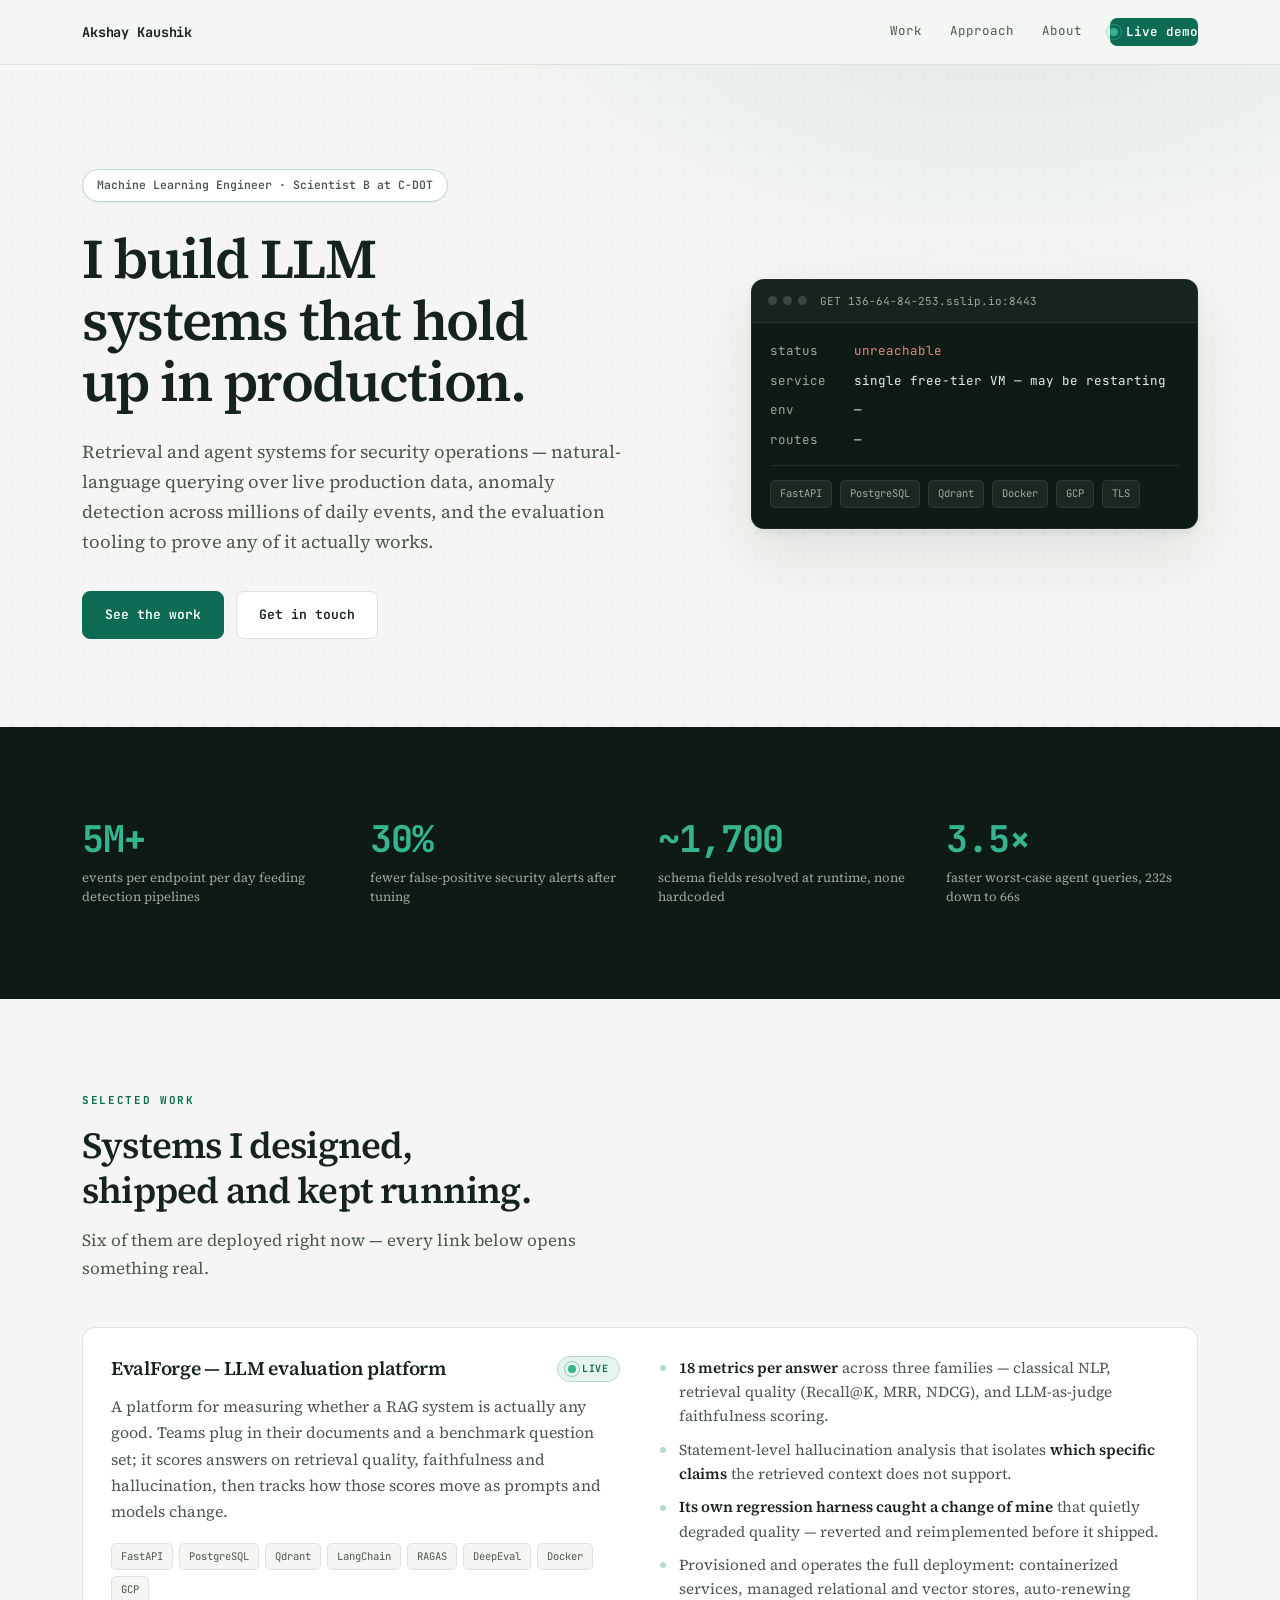
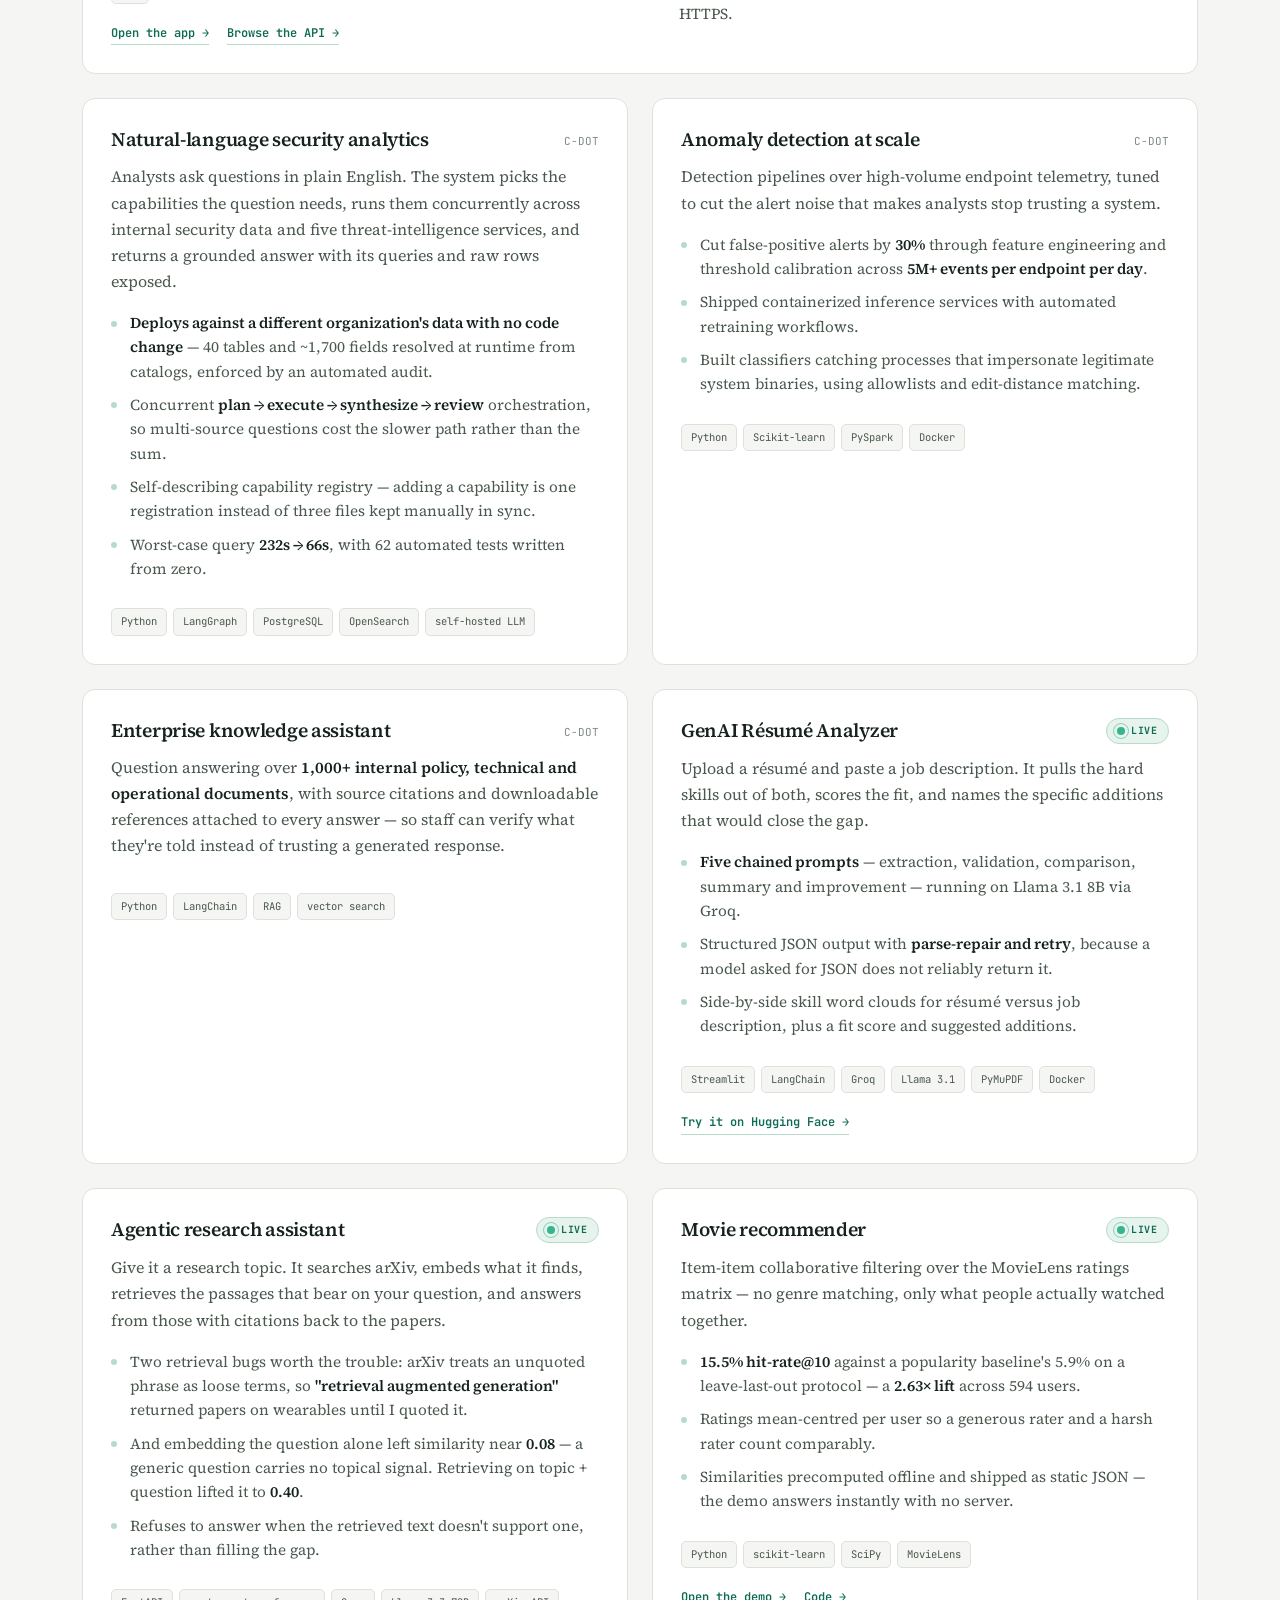
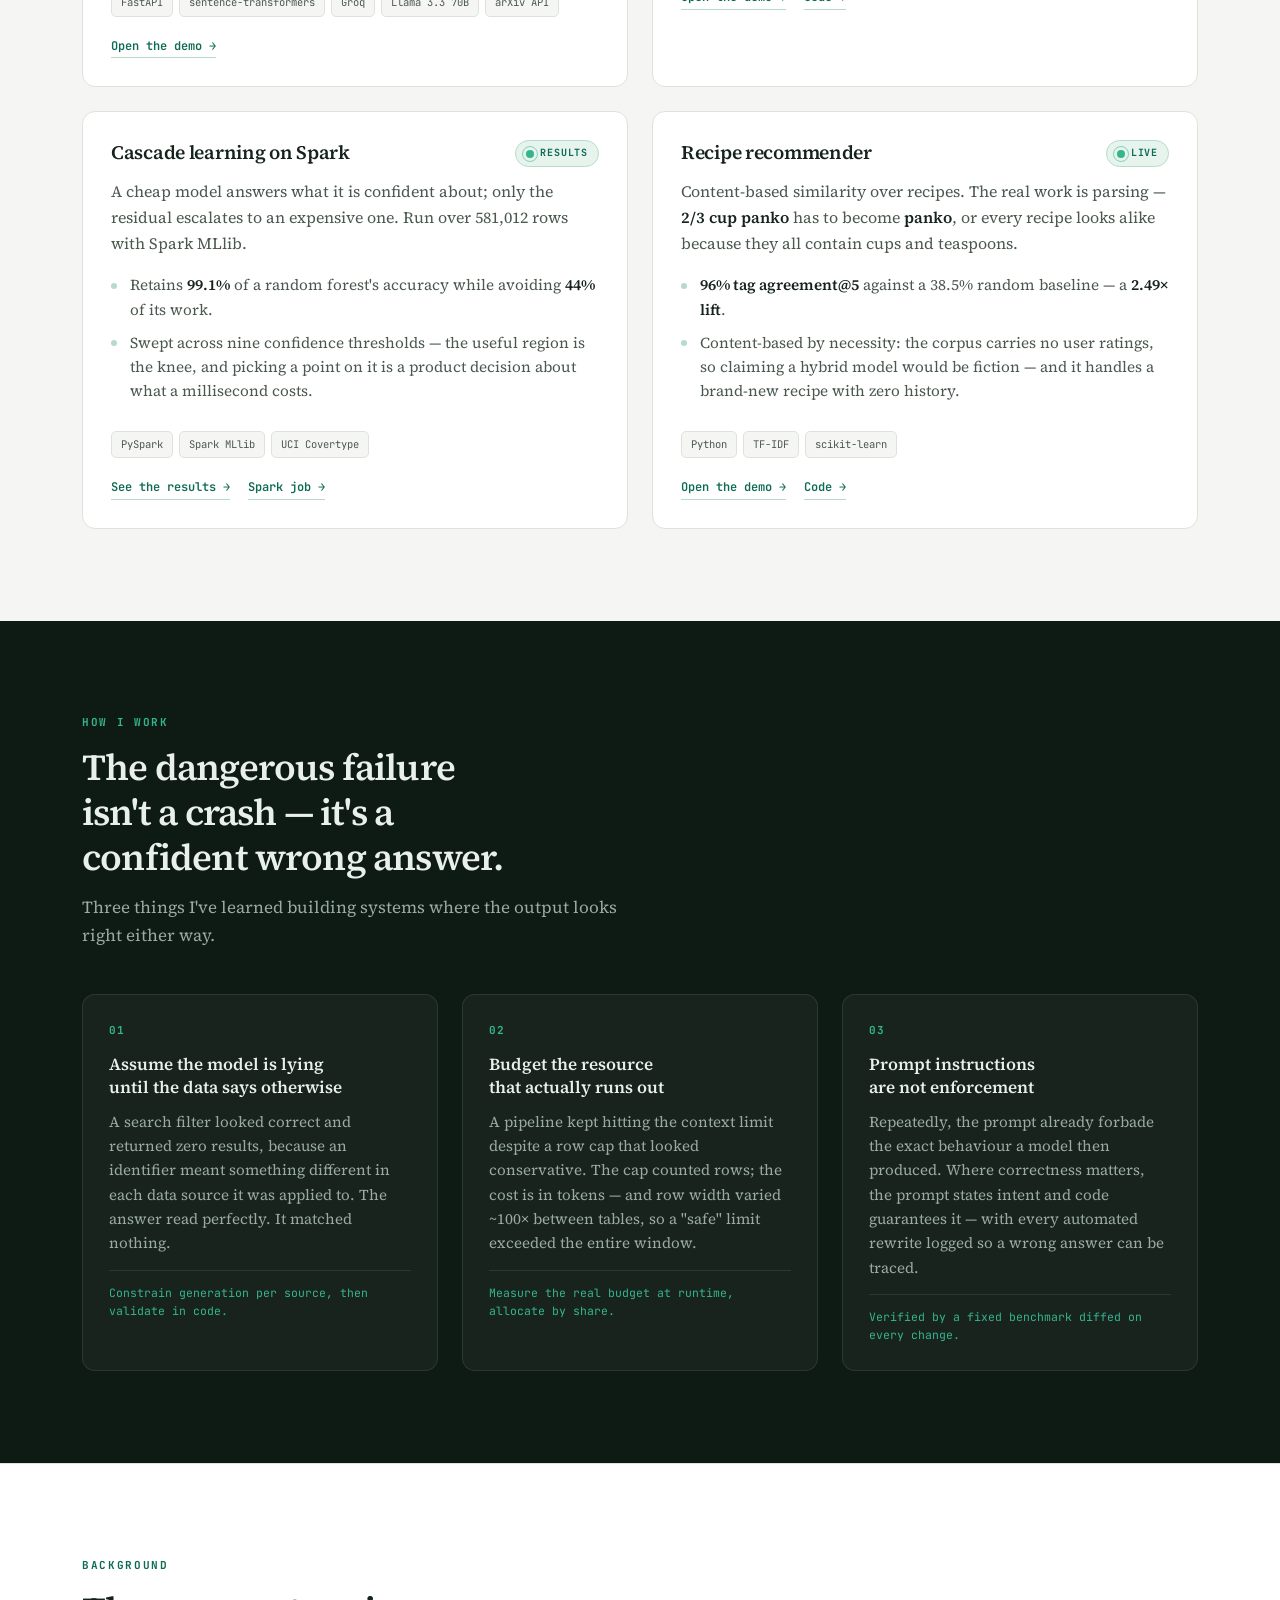
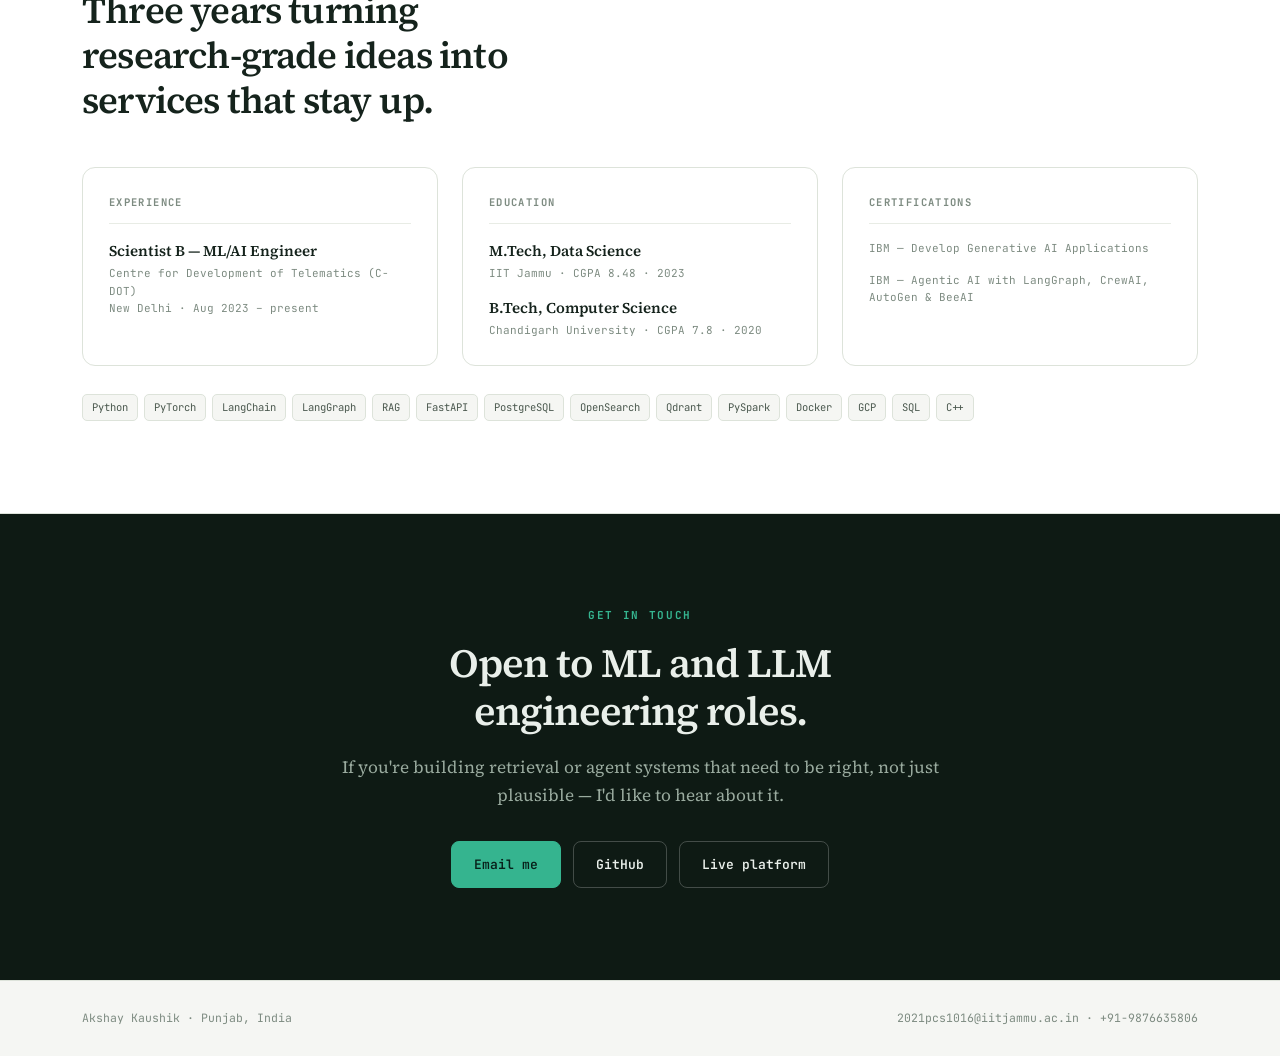
==== commit cc9c841f: "Add the agentic research assistant, ported off local Ollama Generation moved to Groq (Llama 3.3 70B)" ====
--- a/index.html
+++ b/index.html
@@ -4,7 +4,7 @@
 <meta charset="UTF-8">
 <meta name="viewport" content="width=device-width, initial-scale=1.0">
 <title>Akshay Kaushik — Machine Learning Engineer</title>
-<meta name="description" content="Akshay Kaushik — machine learning engineer building LLM, RAG and agent systems. Five live deployed projects.">
+<meta name="description" content="Akshay Kaushik — machine learning engineer building LLM, RAG and agent systems. Six live deployed projects.">
 <style>
 
   @font-face {
@@ -397,7 +397,7 @@
     <div class="sec-head">
       <div class="sec-kicker">Selected work</div>
       <h2>Systems I designed, shipped and kept running.</h2>
-      <p>Five of them are deployed right now — every link below opens something real.</p>
+      <p>Six of them are deployed right now — every link below opens something real.</p>
     </div>
 
     <div class="cards">
@@ -515,6 +515,30 @@
         </div>
         <div class="card-links">
           <a href="https://huggingface.co/spaces/TyzonAk/GEN-AI-RESUME-SUMMARIZER" target="_blank" rel="noopener">Try it on Hugging Face →</a>
+        </div>
+      </article>
+
+      <article class="card">
+        <div class="card-top">
+          <h3>Agentic research assistant</h3>
+          <span class="tag-live"><span class="live-dot ok"></span>Live</span>
+        </div>
+        <p class="desc">
+          Give it a research topic. It searches arXiv, embeds what it finds, retrieves the passages
+          that bear on your question, and answers from those with citations back to the papers.
+        </p>
+        <ul>
+          <li>Two retrieval bugs worth the trouble: arXiv treats an unquoted phrase as loose terms, so <b>"retrieval augmented generation"</b> returned papers on wearables until I quoted it.</li>
+          <li>And embedding the question alone left similarity near <b>0.08</b> — a generic question carries no topical signal. Retrieving on topic + question lifted it to <b>0.40</b>.</li>
+          <li>Refuses to answer when the retrieved text doesn't support one, rather than filling the gap.</li>
+        </ul>
+        <div class="chips">
+          <span class="chip">FastAPI</span><span class="chip">sentence-transformers</span>
+          <span class="chip">Groq</span><span class="chip">Llama 3.3 70B</span>
+          <span class="chip">arXiv API</span>
+        </div>
+        <div class="card-links">
+          <a href="https://136-64-84-253.sslip.io:8444/" target="_blank" rel="noopener">Open the demo →</a>
         </div>
       </article>
 
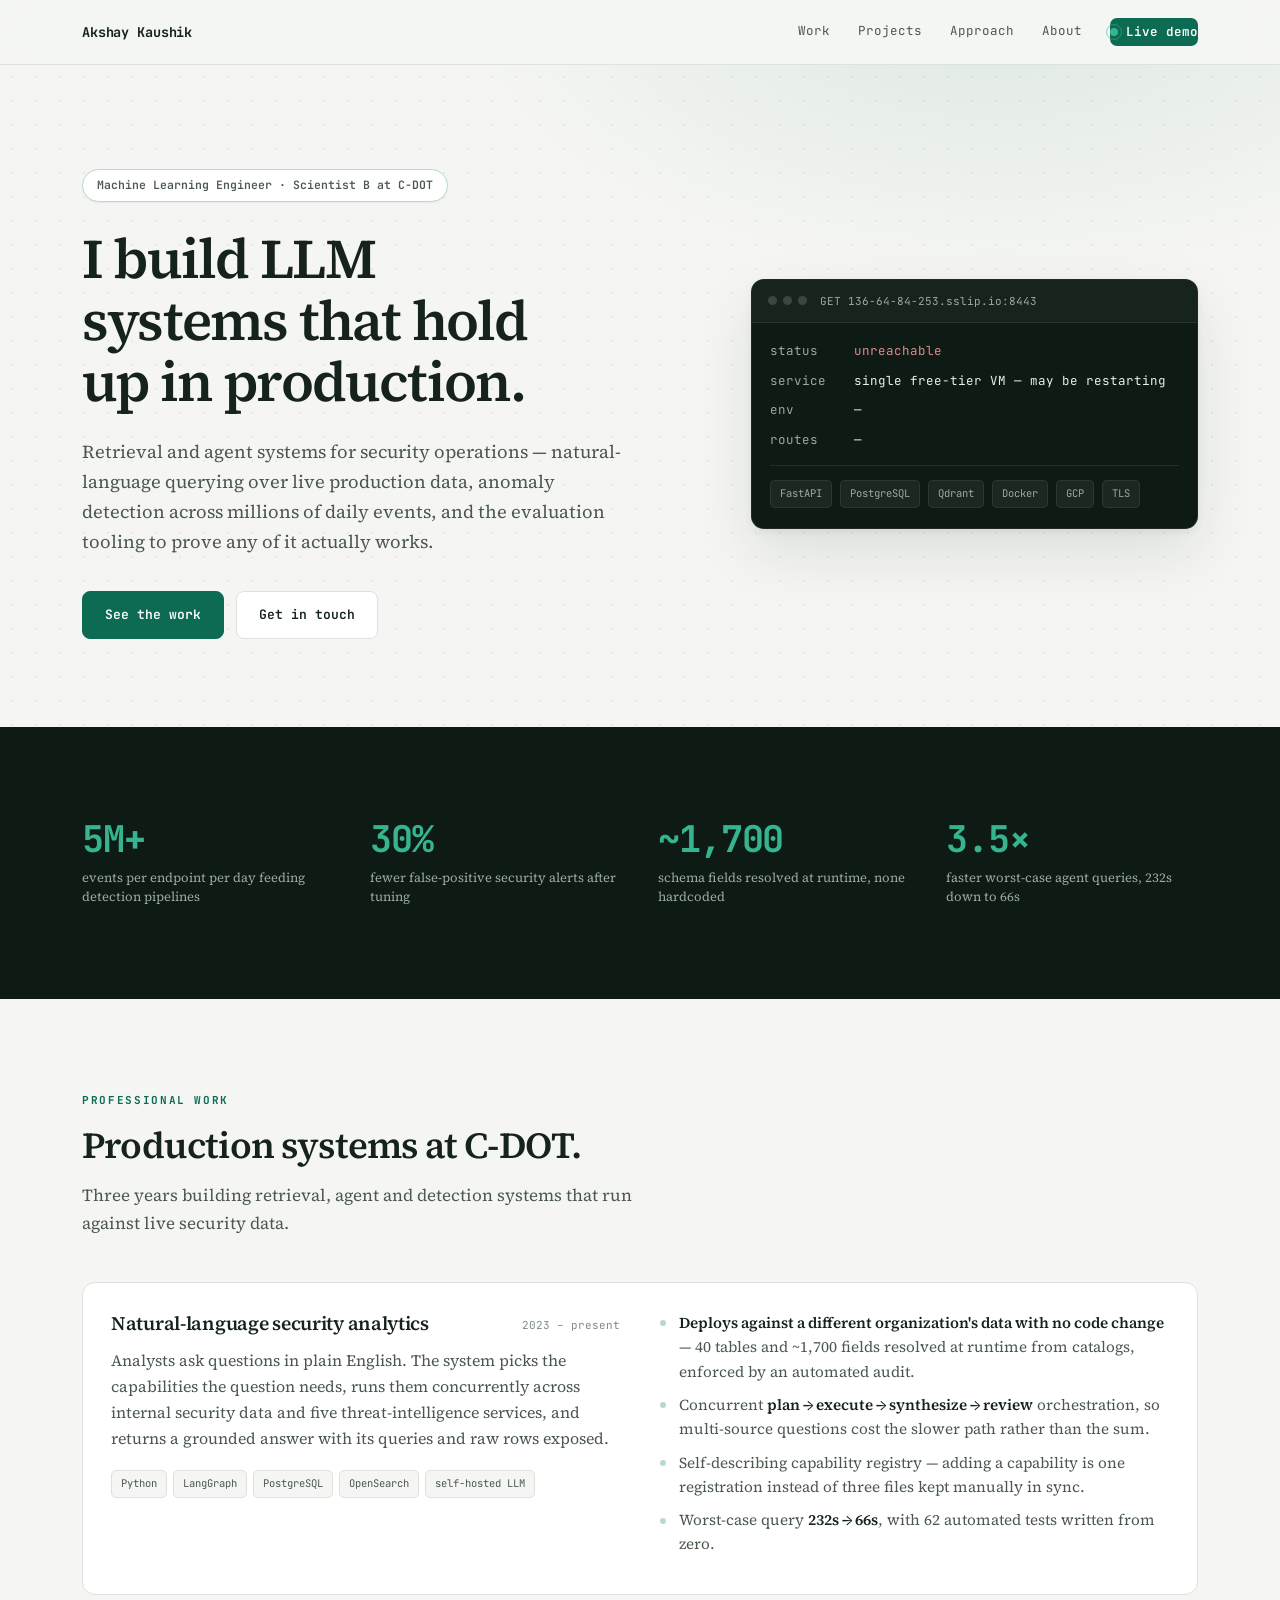
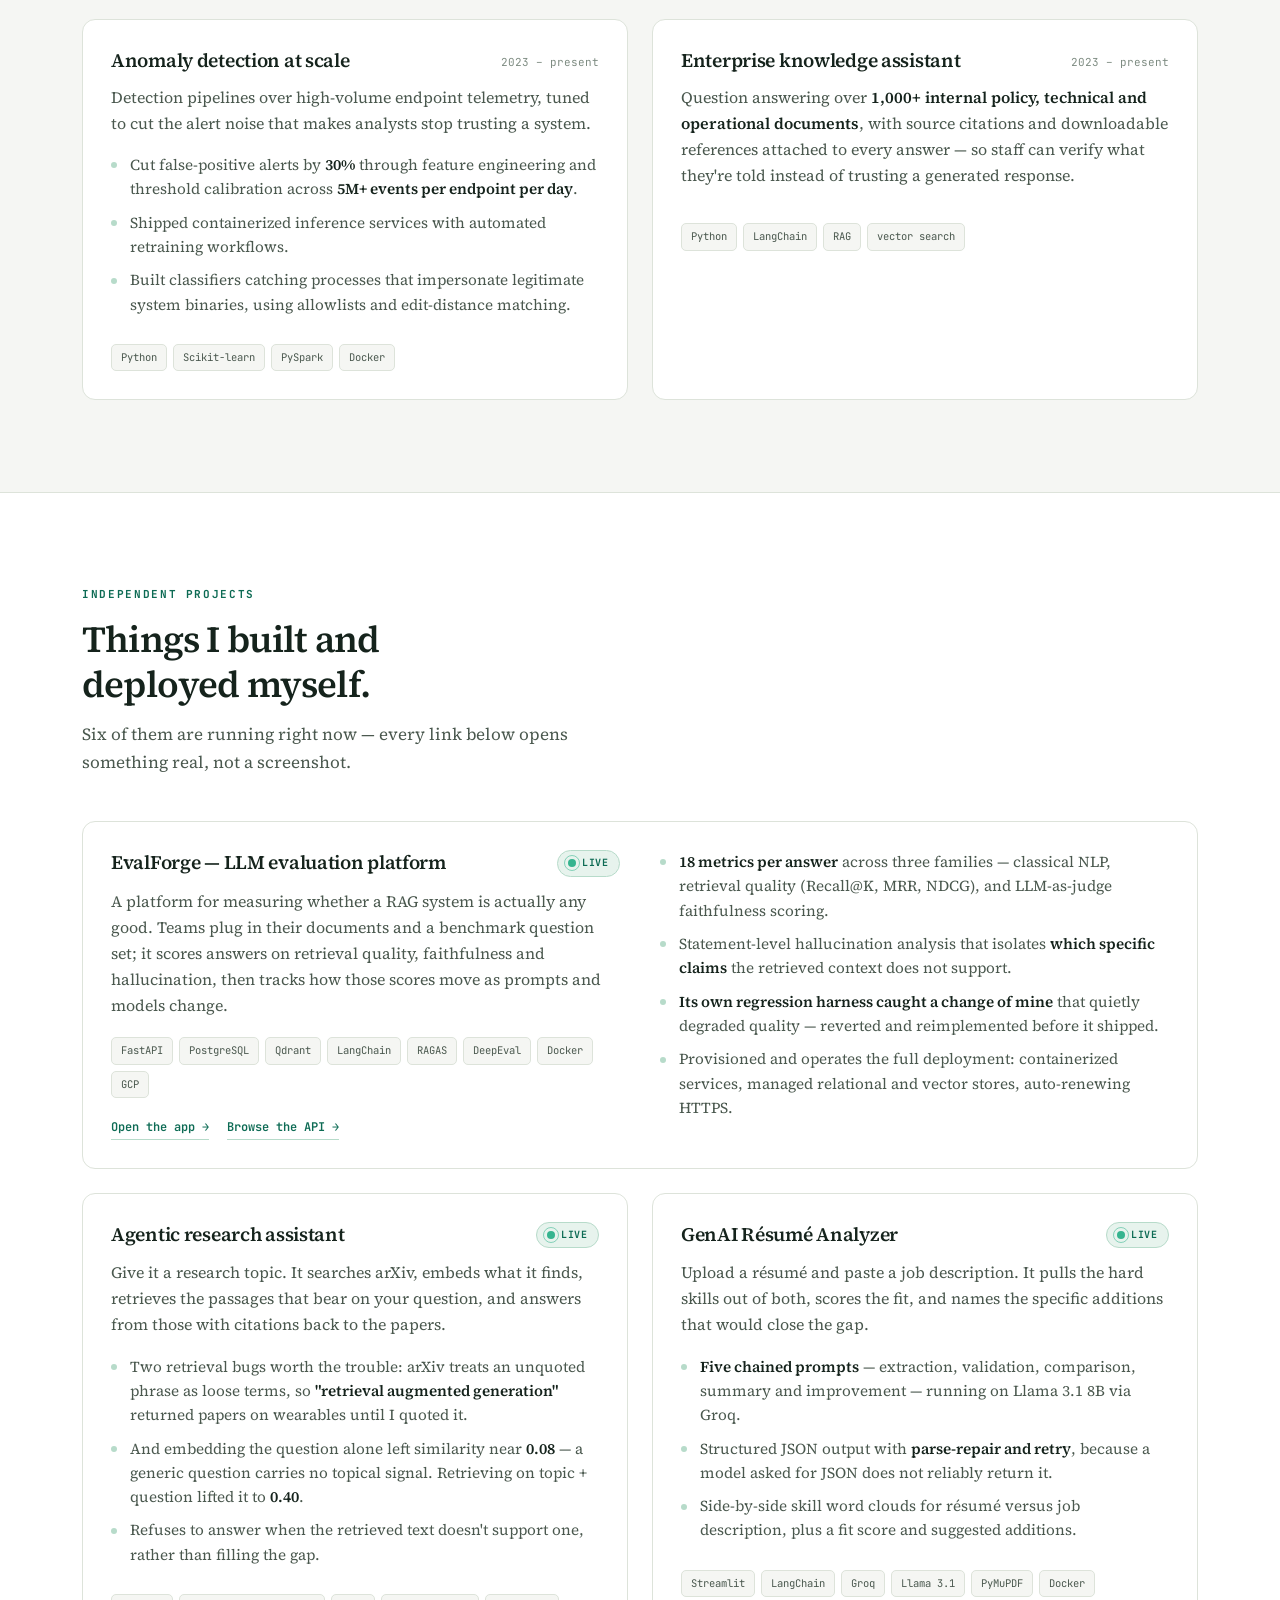
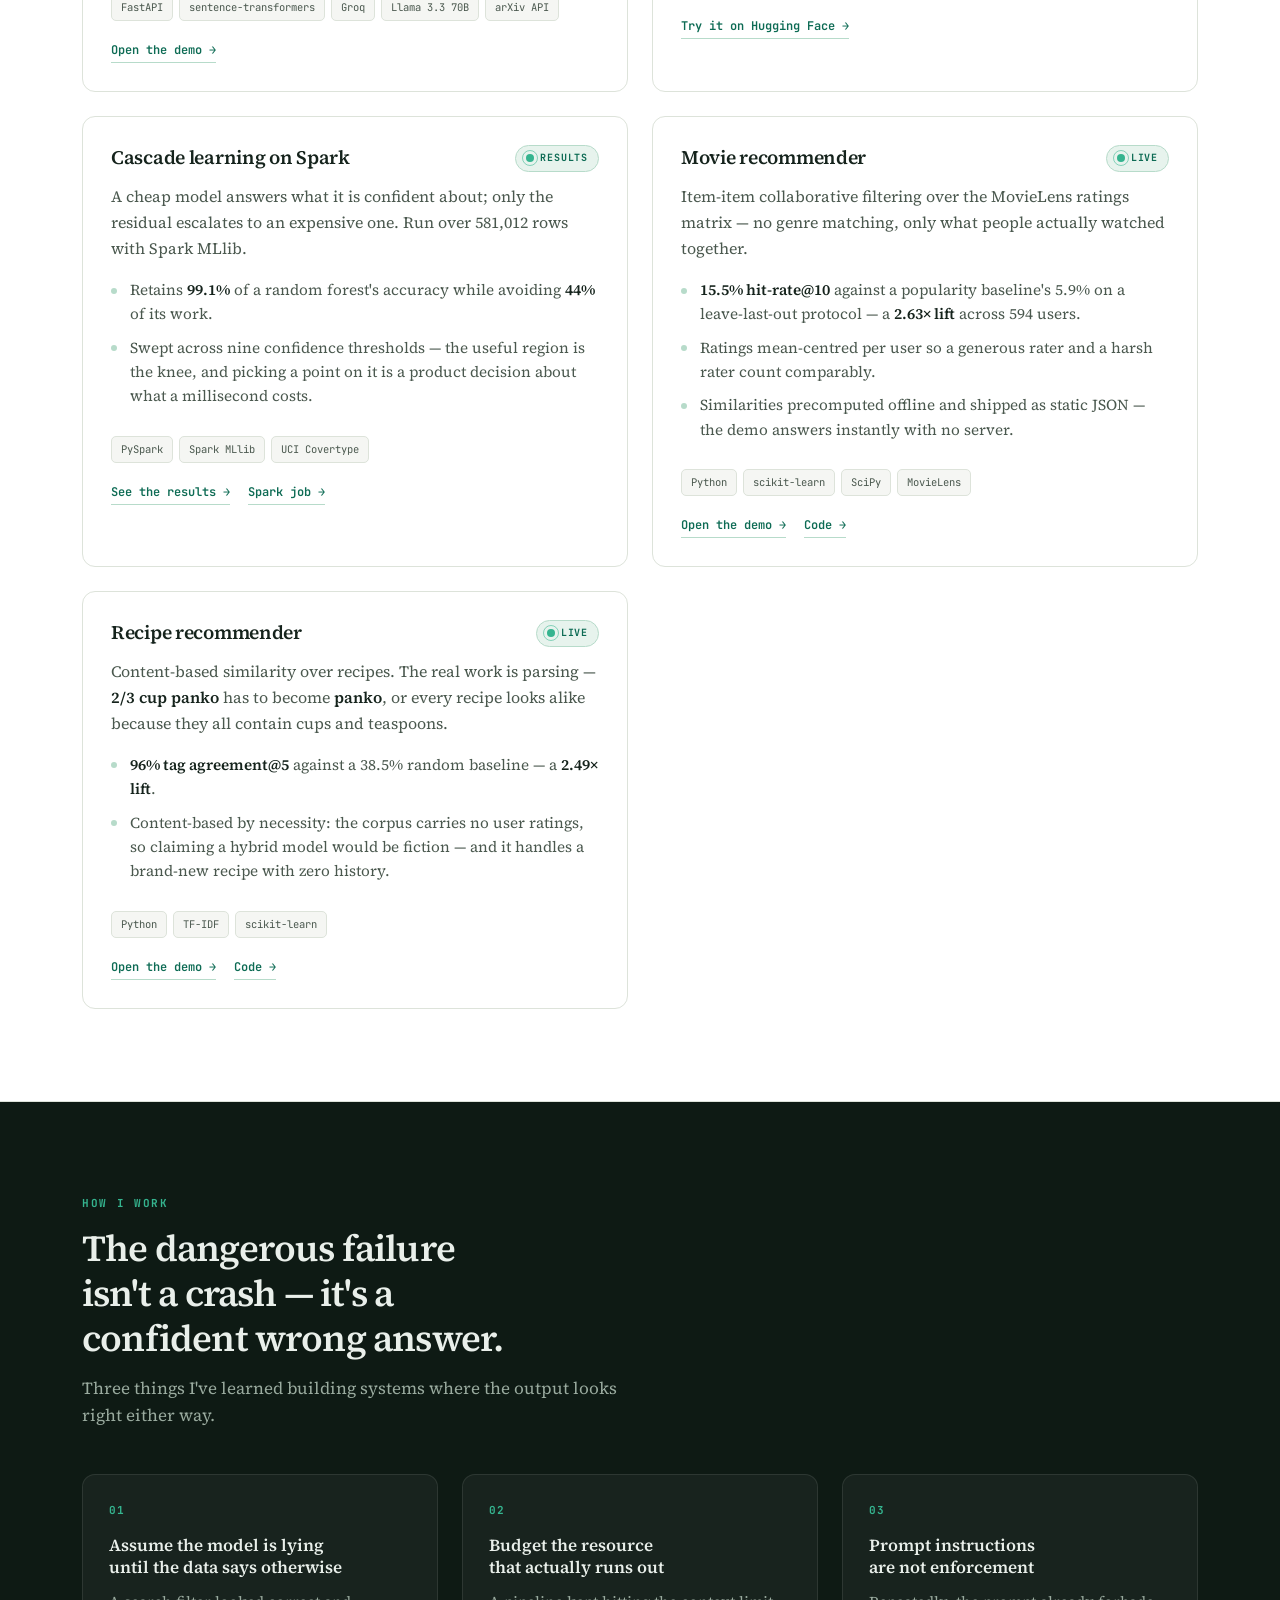
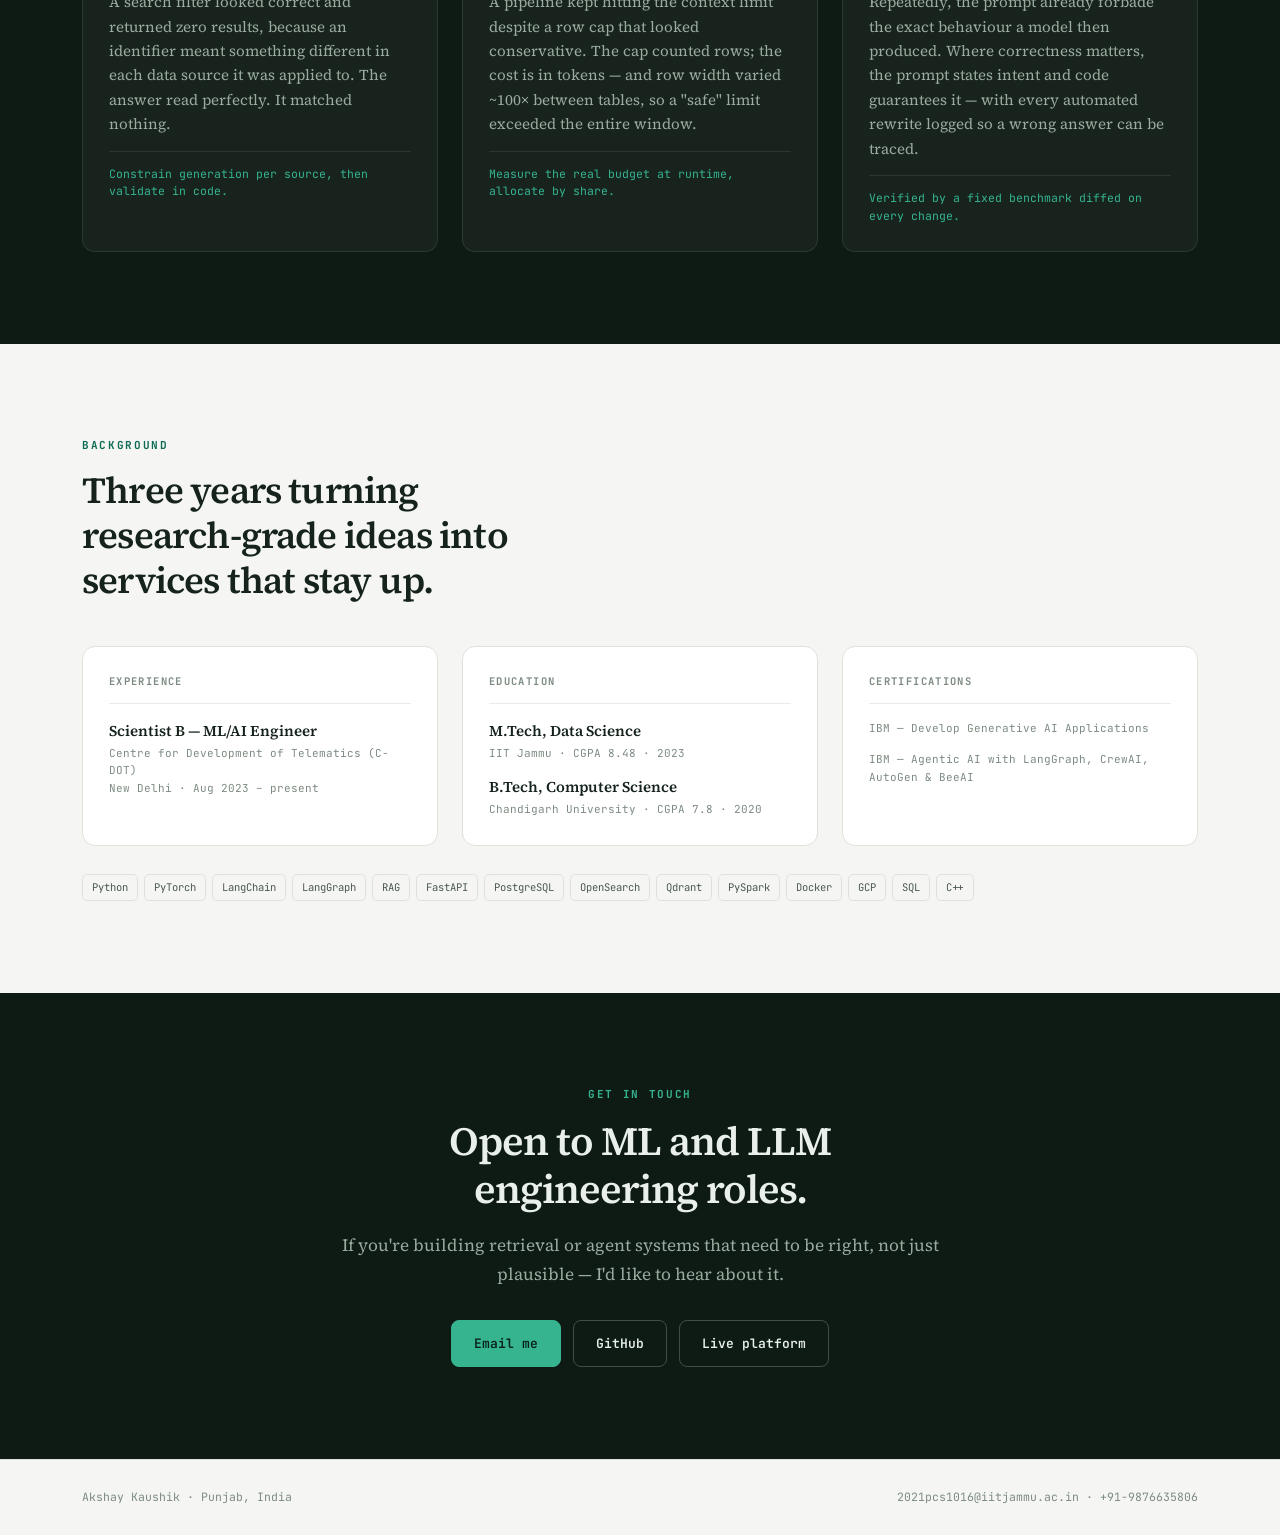
==== commit 3a241155: "Split work into professional and independent sections Employer work and side projects were interleav" ====
--- a/index.html
+++ b/index.html
@@ -4,7 +4,7 @@
 <meta charset="UTF-8">
 <meta name="viewport" content="width=device-width, initial-scale=1.0">
 <title>Akshay Kaushik — Machine Learning Engineer</title>
-<meta name="description" content="Akshay Kaushik — machine learning engineer building LLM, RAG and agent systems. Six live deployed projects.">
+<meta name="description" content="Akshay Kaushik — machine learning engineer building LLM, RAG and agent systems. Production work at C-DOT and six live independent projects.">
 <style>
 
   @font-face {
@@ -319,6 +319,7 @@
     <span class="nav-name">Akshay Kaushik</span>
     <div class="nav-links">
       <a href="#work" class="hide-sm">Work</a>
+      <a href="#projects" class="hide-sm">Projects</a>
       <a href="#approach" class="hide-sm">Approach</a>
       <a href="#about" class="hide-sm">About</a>
       <a class="nav-cta" href="https://136-64-84-253.sslip.io/" target="_blank" rel="noopener">
@@ -395,9 +396,85 @@
 <section class="band" id="work">
   <div class="wrap">
     <div class="sec-head">
-      <div class="sec-kicker">Selected work</div>
-      <h2>Systems I designed, shipped and kept running.</h2>
-      <p>Six of them are deployed right now — every link below opens something real.</p>
+      <div class="sec-kicker">Professional work</div>
+      <h2>Production systems at C-DOT.</h2>
+      <p>Three years building retrieval, agent and detection systems that run against live security data.</p>
+    </div>
+
+    <div class="cards">
+
+      <article class="card feature">
+        <div>
+        <div class="card-top">
+          <h3>Natural-language security analytics</h3>
+          <span class="org">2023 – present</span>
+        </div>
+        <p class="desc">
+          Analysts ask questions in plain English. The system picks the capabilities the question
+          needs, runs them concurrently across internal security data and five threat-intelligence
+          services, and returns a grounded answer with its queries and raw rows exposed.
+        </p>
+        
+        <div class="chips">
+          <span class="chip">Python</span><span class="chip">LangGraph</span>
+          <span class="chip">PostgreSQL</span><span class="chip">OpenSearch</span>
+          <span class="chip">self-hosted LLM</span>
+        </div>
+      </div>
+        <div><ul>
+          <li><b>Deploys against a different organization's data with no code change</b> — 40 tables and ~1,700 fields resolved at runtime from catalogs, enforced by an automated audit.</li>
+          <li>Concurrent <b>plan → execute → synthesize → review</b> orchestration, so multi-source questions cost the slower path rather than the sum.</li>
+          <li>Self-describing capability registry — adding a capability is one registration instead of three files kept manually in sync.</li>
+          <li>Worst-case query <b>232s → 66s</b>, with 62 automated tests written from zero.</li>
+        </ul></div>
+      </article>
+
+      <article class="card">
+        <div class="card-top">
+          <h3>Anomaly detection at scale</h3>
+          <span class="org">2023 – present</span>
+        </div>
+        <p class="desc">
+          Detection pipelines over high-volume endpoint telemetry, tuned to cut the alert noise that
+          makes analysts stop trusting a system.
+        </p>
+        <ul>
+          <li>Cut false-positive alerts by <b>30%</b> through feature engineering and threshold calibration across <b>5M+ events per endpoint per day</b>.</li>
+          <li>Shipped containerized inference services with automated retraining workflows.</li>
+          <li>Built classifiers catching processes that impersonate legitimate system binaries, using allowlists and edit-distance matching.</li>
+        </ul>
+        <div class="chips">
+          <span class="chip">Python</span><span class="chip">Scikit-learn</span>
+          <span class="chip">PySpark</span><span class="chip">Docker</span>
+        </div>
+      </article>
+
+      <article class="card">
+        <div class="card-top">
+          <h3>Enterprise knowledge assistant</h3>
+          <span class="org">2023 – present</span>
+        </div>
+        <p class="desc">
+          Question answering over <b>1,000+ internal policy, technical and operational documents</b>,
+          with source citations and downloadable references attached to every answer — so staff can
+          verify what they're told instead of trusting a generated response.
+        </p>
+        <div class="chips">
+          <span class="chip">Python</span><span class="chip">LangChain</span>
+          <span class="chip">RAG</span><span class="chip">vector search</span>
+        </div>
+      </article>
+
+    </div>
+  </div>
+</section>
+
+<section class="band band-alt" id="projects">
+  <div class="wrap">
+    <div class="sec-head">
+      <div class="sec-kicker">Independent projects</div>
+      <h2>Things I built and deployed myself.</h2>
+      <p>Six of them are running right now — every link below opens something real, not a screenshot.</p>
     </div>
 
     <div class="cards">
@@ -437,60 +514,25 @@
 
       <article class="card">
         <div class="card-top">
-          <h3>Natural-language security analytics</h3>
-          <span class="org">C-DOT</span>
+          <h3>Agentic research assistant</h3>
+          <span class="tag-live"><span class="live-dot ok"></span>Live</span>
         </div>
         <p class="desc">
-          Analysts ask questions in plain English. The system picks the capabilities the question
-          needs, runs them concurrently across internal security data and five threat-intelligence
-          services, and returns a grounded answer with its queries and raw rows exposed.
+          Give it a research topic. It searches arXiv, embeds what it finds, retrieves the passages
+          that bear on your question, and answers from those with citations back to the papers.
         </p>
         <ul>
-          <li><b>Deploys against a different organization's data with no code change</b> — 40 tables and ~1,700 fields resolved at runtime from catalogs, enforced by an automated audit.</li>
-          <li>Concurrent <b>plan → execute → synthesize → review</b> orchestration, so multi-source questions cost the slower path rather than the sum.</li>
-          <li>Self-describing capability registry — adding a capability is one registration instead of three files kept manually in sync.</li>
-          <li>Worst-case query <b>232s → 66s</b>, with 62 automated tests written from zero.</li>
+          <li>Two retrieval bugs worth the trouble: arXiv treats an unquoted phrase as loose terms, so <b>"retrieval augmented generation"</b> returned papers on wearables until I quoted it.</li>
+          <li>And embedding the question alone left similarity near <b>0.08</b> — a generic question carries no topical signal. Retrieving on topic + question lifted it to <b>0.40</b>.</li>
+          <li>Refuses to answer when the retrieved text doesn't support one, rather than filling the gap.</li>
         </ul>
         <div class="chips">
-          <span class="chip">Python</span><span class="chip">LangGraph</span>
-          <span class="chip">PostgreSQL</span><span class="chip">OpenSearch</span>
-          <span class="chip">self-hosted LLM</span>
-        </div>
-      </article>
-
-      <article class="card">
-        <div class="card-top">
-          <h3>Anomaly detection at scale</h3>
-          <span class="org">C-DOT</span>
-        </div>
-        <p class="desc">
-          Detection pipelines over high-volume endpoint telemetry, tuned to cut the alert noise that
-          makes analysts stop trusting a system.
-        </p>
-        <ul>
-          <li>Cut false-positive alerts by <b>30%</b> through feature engineering and threshold calibration across <b>5M+ events per endpoint per day</b>.</li>
-          <li>Shipped containerized inference services with automated retraining workflows.</li>
-          <li>Built classifiers catching processes that impersonate legitimate system binaries, using allowlists and edit-distance matching.</li>
-        </ul>
-        <div class="chips">
-          <span class="chip">Python</span><span class="chip">Scikit-learn</span>
-          <span class="chip">PySpark</span><span class="chip">Docker</span>
-        </div>
-      </article>
-
-      <article class="card">
-        <div class="card-top">
-          <h3>Enterprise knowledge assistant</h3>
-          <span class="org">C-DOT</span>
-        </div>
-        <p class="desc">
-          Question answering over <b>1,000+ internal policy, technical and operational documents</b>,
-          with source citations and downloadable references attached to every answer — so staff can
-          verify what they're told instead of trusting a generated response.
-        </p>
-        <div class="chips">
-          <span class="chip">Python</span><span class="chip">LangChain</span>
-          <span class="chip">RAG</span><span class="chip">vector search</span>
+          <span class="chip">FastAPI</span><span class="chip">sentence-transformers</span>
+          <span class="chip">Groq</span><span class="chip">Llama 3.3 70B</span>
+          <span class="chip">arXiv API</span>
+        </div>
+        <div class="card-links">
+          <a href="https://136-64-84-253.sslip.io:8444/" target="_blank" rel="noopener">Open the demo →</a>
         </div>
       </article>
 
@@ -520,25 +562,24 @@
 
       <article class="card">
         <div class="card-top">
-          <h3>Agentic research assistant</h3>
-          <span class="tag-live"><span class="live-dot ok"></span>Live</span>
+          <h3>Cascade learning on Spark</h3>
+          <span class="tag-live"><span class="live-dot ok"></span>Results</span>
         </div>
         <p class="desc">
-          Give it a research topic. It searches arXiv, embeds what it finds, retrieves the passages
-          that bear on your question, and answers from those with citations back to the papers.
+          A cheap model answers what it is confident about; only the residual escalates to an
+          expensive one. Run over 581,012 rows with Spark MLlib.
         </p>
         <ul>
-          <li>Two retrieval bugs worth the trouble: arXiv treats an unquoted phrase as loose terms, so <b>"retrieval augmented generation"</b> returned papers on wearables until I quoted it.</li>
-          <li>And embedding the question alone left similarity near <b>0.08</b> — a generic question carries no topical signal. Retrieving on topic + question lifted it to <b>0.40</b>.</li>
-          <li>Refuses to answer when the retrieved text doesn't support one, rather than filling the gap.</li>
+          <li>Retains <b>99.1%</b> of a random forest's accuracy while avoiding <b>44%</b> of its work.</li>
+          <li>Swept across nine confidence thresholds — the useful region is the knee, and picking a point on it is a product decision about what a millisecond costs.</li>
         </ul>
         <div class="chips">
-          <span class="chip">FastAPI</span><span class="chip">sentence-transformers</span>
-          <span class="chip">Groq</span><span class="chip">Llama 3.3 70B</span>
-          <span class="chip">arXiv API</span>
+          <span class="chip">PySpark</span><span class="chip">Spark MLlib</span>
+          <span class="chip">UCI Covertype</span>
         </div>
         <div class="card-links">
-          <a href="https://136-64-84-253.sslip.io:8444/" target="_blank" rel="noopener">Open the demo →</a>
+          <a href="demos/cascade/">See the results →</a>
+          <a href="https://github.com/AkTyzon/Akshay-portfolio/tree/main/projects/cascade-learning-spark" target="_blank" rel="noopener">Spark job →</a>
         </div>
       </article>
 
@@ -568,29 +609,6 @@
 
       <article class="card">
         <div class="card-top">
-          <h3>Cascade learning on Spark</h3>
-          <span class="tag-live"><span class="live-dot ok"></span>Results</span>
-        </div>
-        <p class="desc">
-          A cheap model answers what it is confident about; only the residual escalates to an
-          expensive one. Run over 581,012 rows with Spark MLlib.
-        </p>
-        <ul>
-          <li>Retains <b>99.1%</b> of a random forest's accuracy while avoiding <b>44%</b> of its work.</li>
-          <li>Swept across nine confidence thresholds — the useful region is the knee, and picking a point on it is a product decision about what a millisecond costs.</li>
-        </ul>
-        <div class="chips">
-          <span class="chip">PySpark</span><span class="chip">Spark MLlib</span>
-          <span class="chip">UCI Covertype</span>
-        </div>
-        <div class="card-links">
-          <a href="demos/cascade/">See the results →</a>
-          <a href="https://github.com/AkTyzon/Akshay-portfolio/tree/main/projects/cascade-learning-spark" target="_blank" rel="noopener">Spark job →</a>
-        </div>
-      </article>
-
-      <article class="card">
-        <div class="card-top">
           <h3>Recipe recommender</h3>
           <span class="tag-live"><span class="live-dot ok"></span>Live</span>
         </div>
@@ -662,7 +680,7 @@
   </div>
 </section>
 
-<section class="band band-alt" id="about">
+<section class="band" id="about">
   <div class="wrap">
     <div class="sec-head">
       <div class="sec-kicker">Background</div>
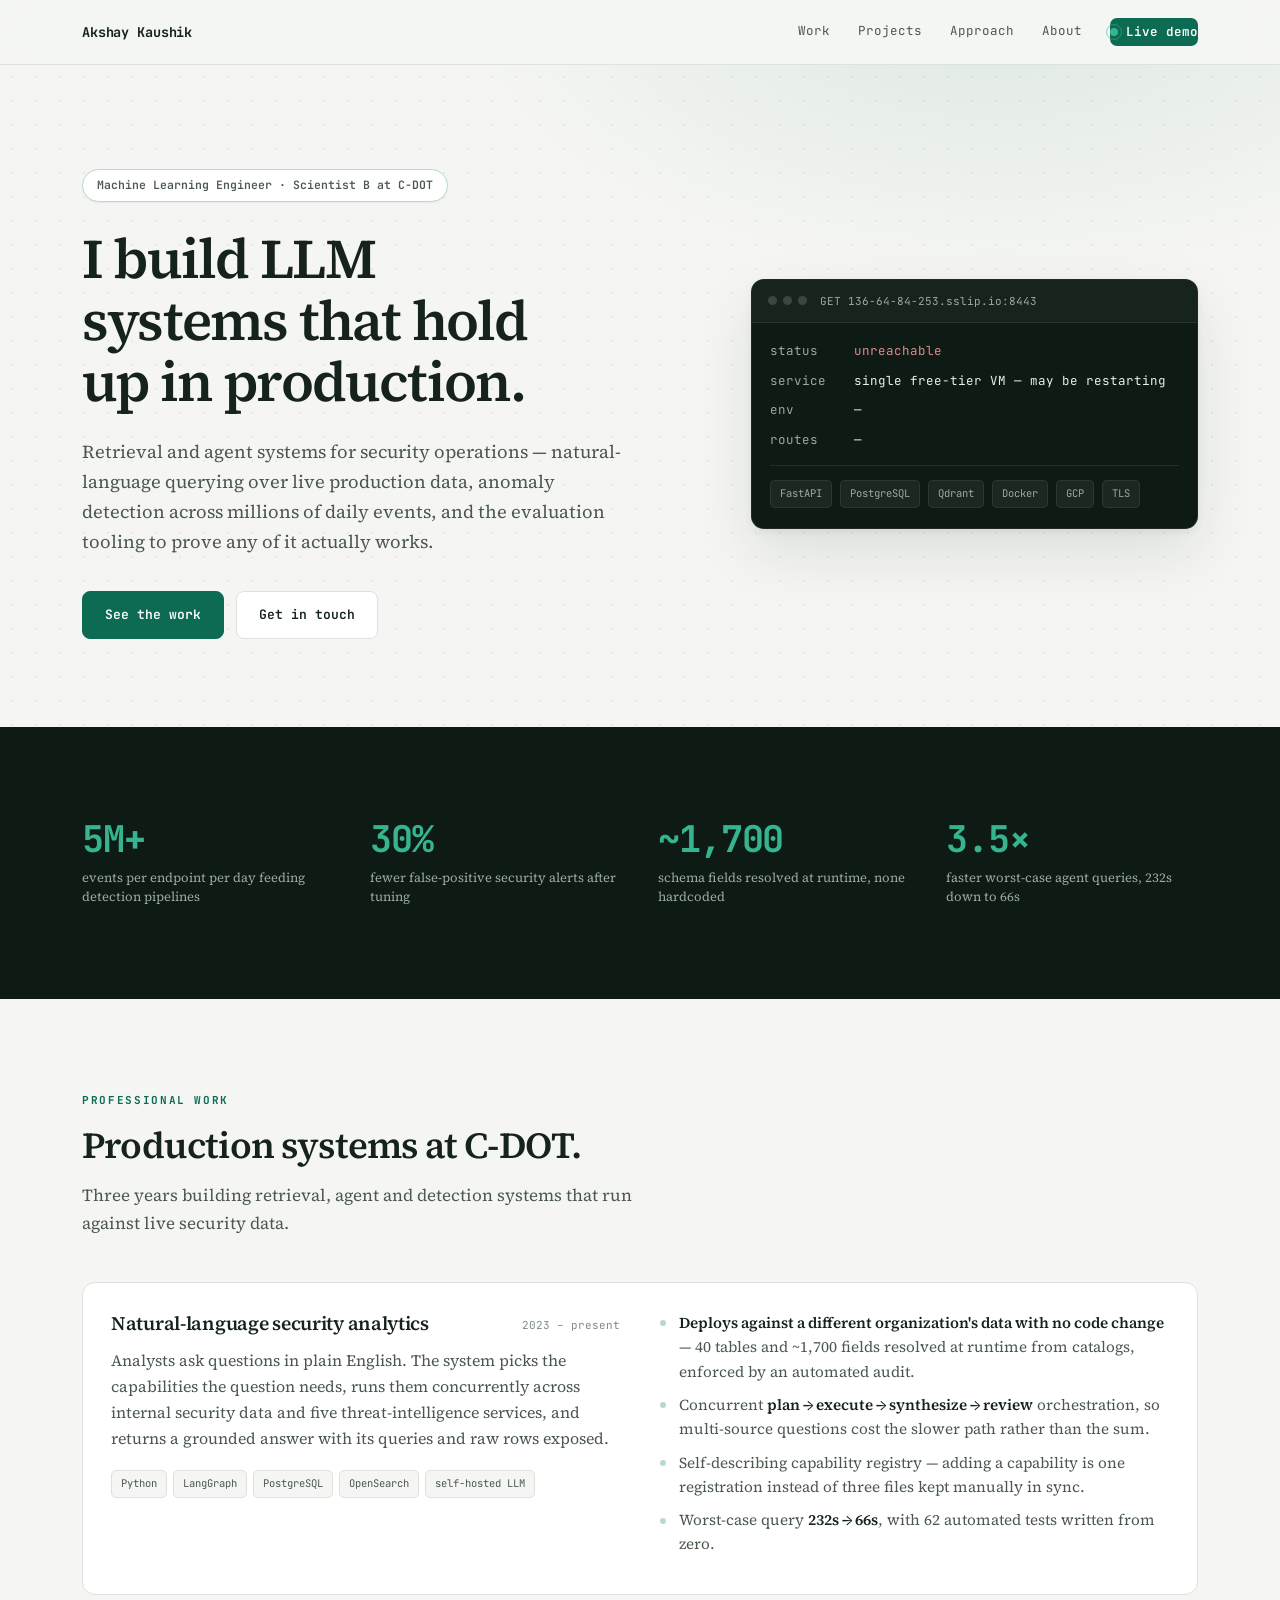
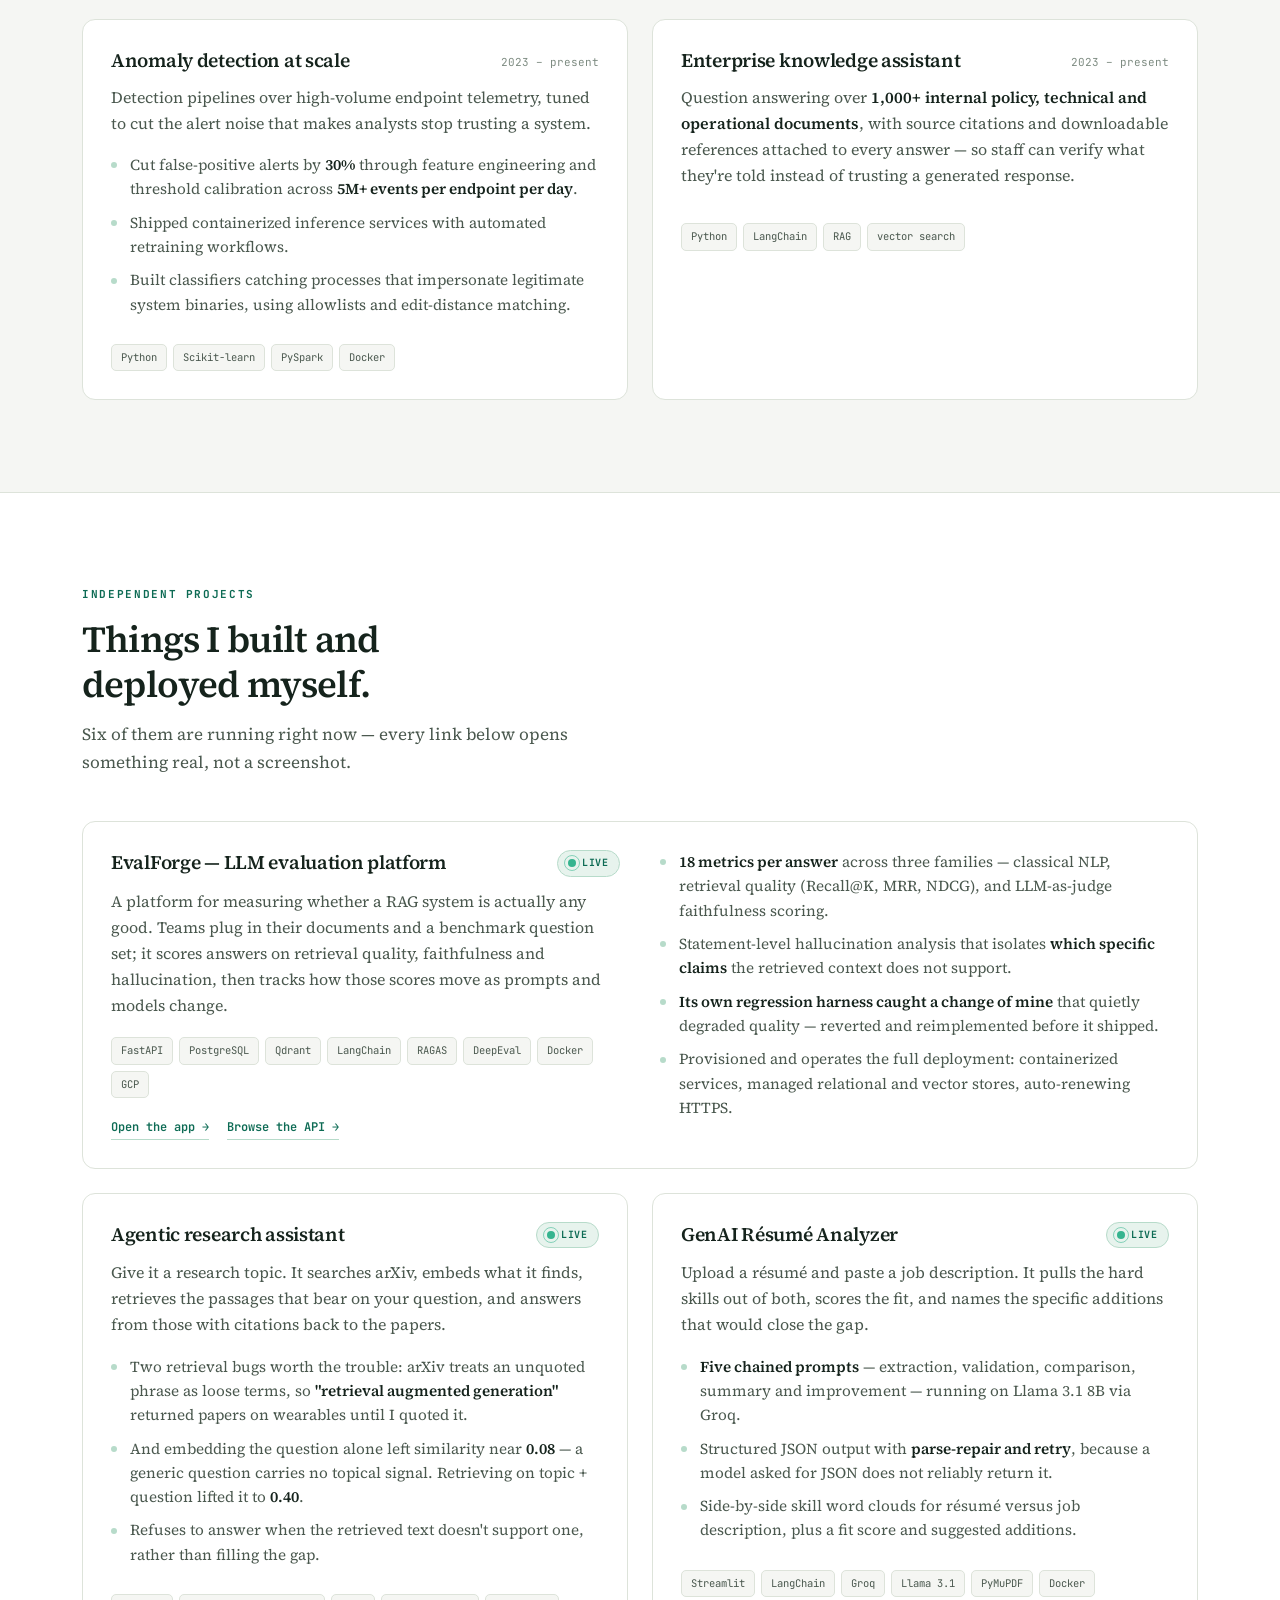
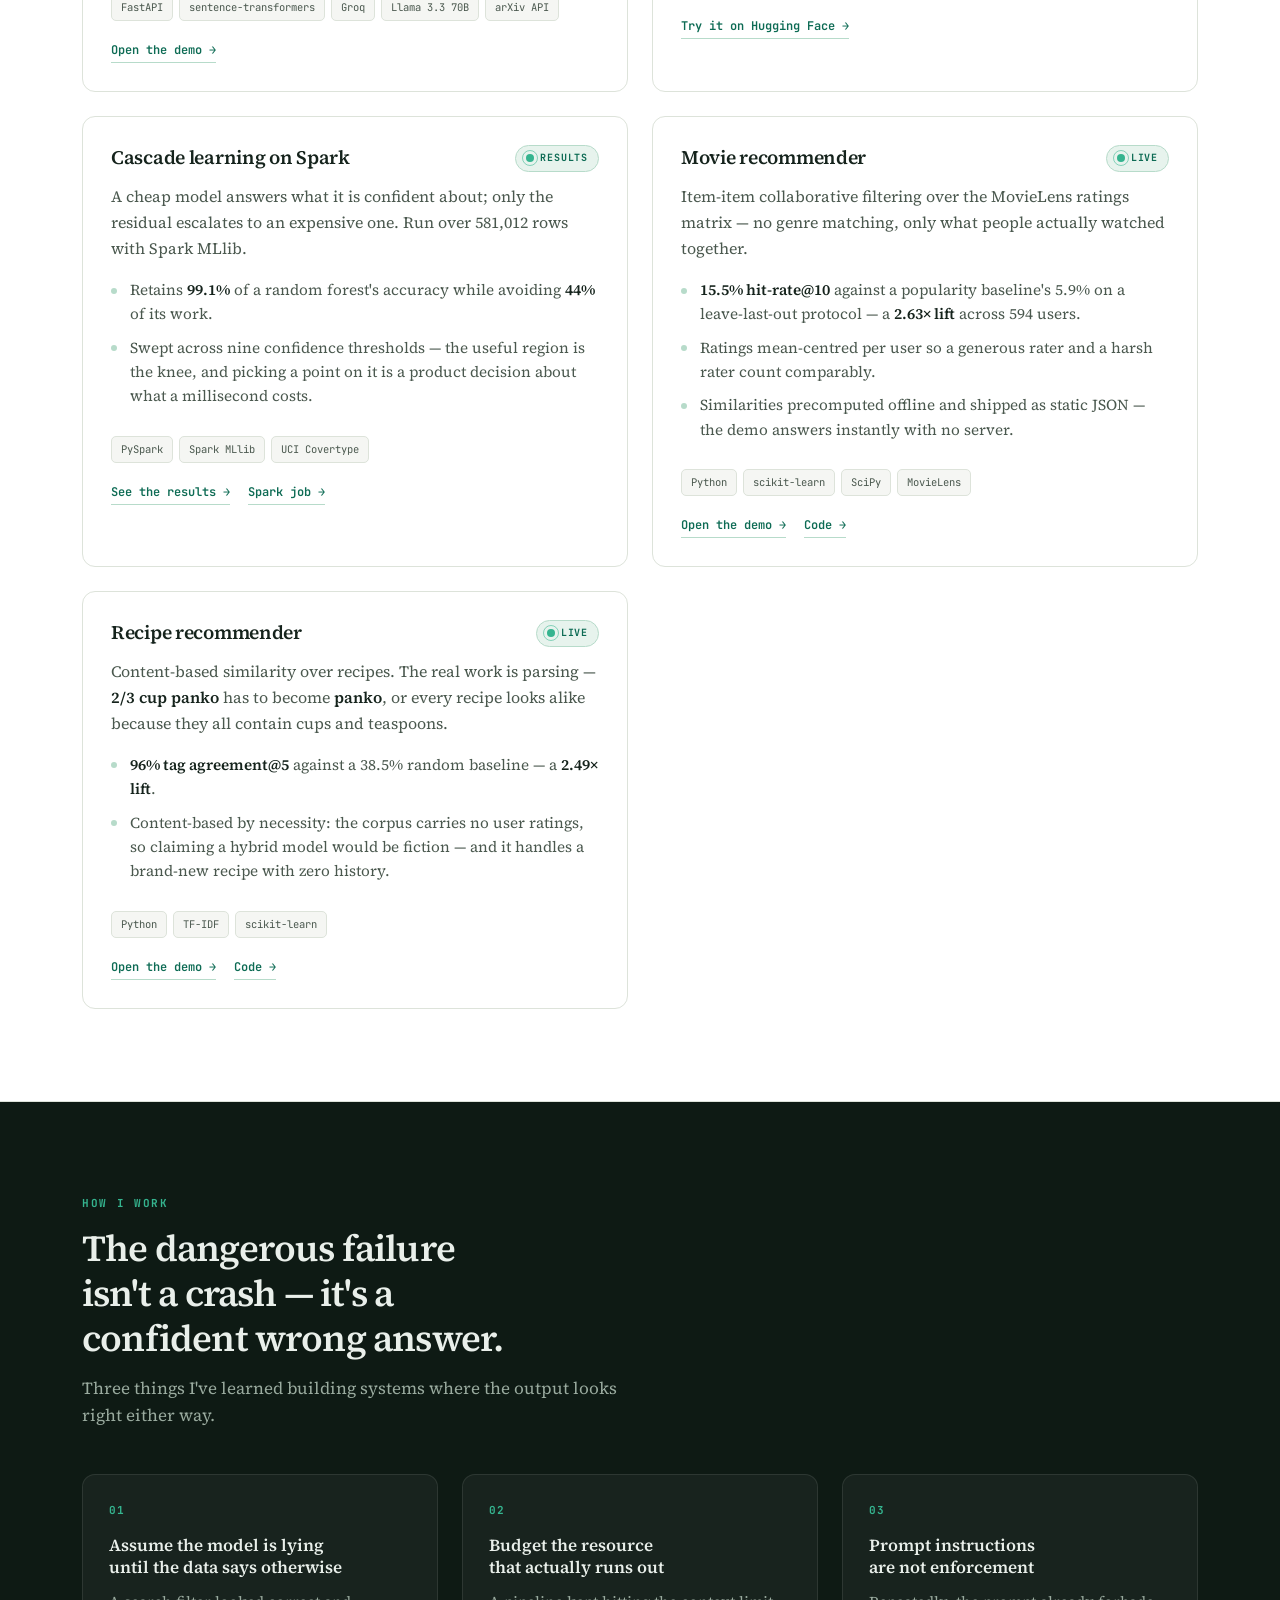
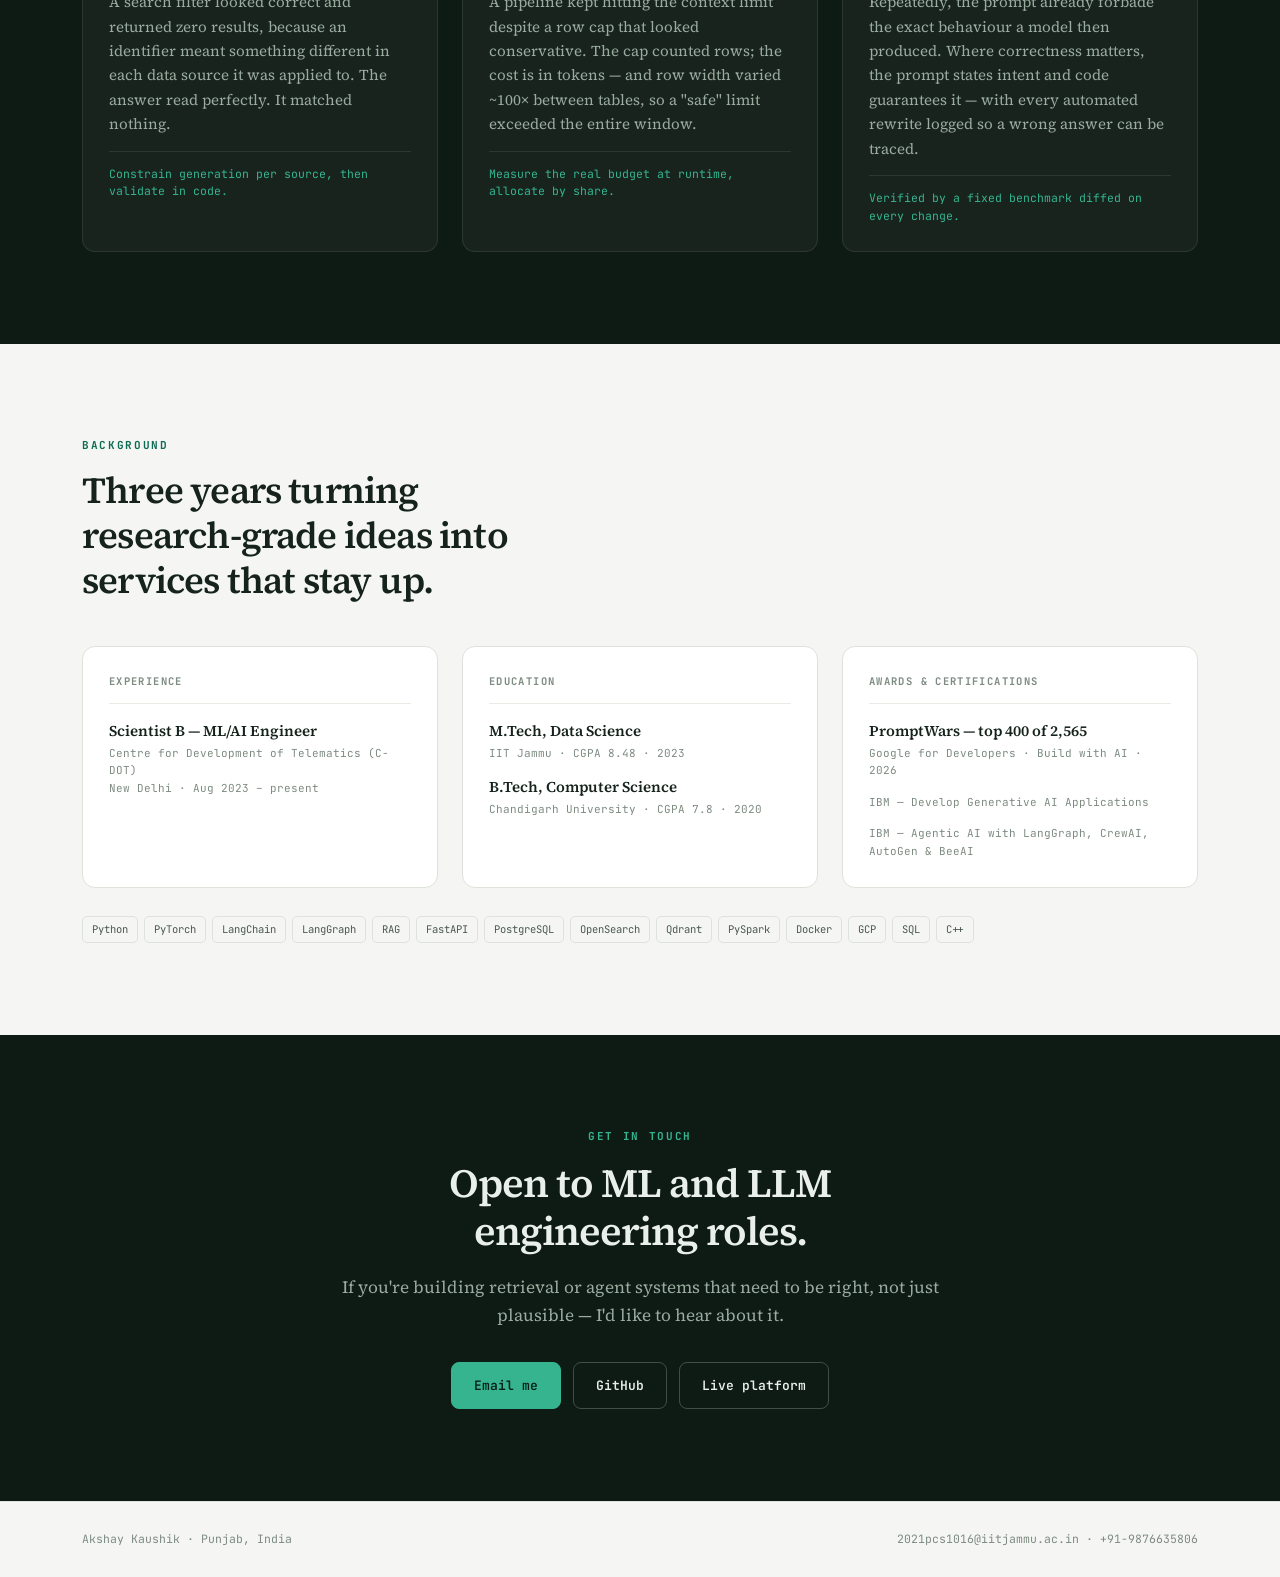
==== commit 5bba27a7: "Add the PromptWars placement as a credential, not a project card Top 400 of 2,565 in a Google for De" ====
--- a/index.html
+++ b/index.html
@@ -709,7 +709,11 @@
       </div>
 
       <div class="fact">
-        <h4>Certifications</h4>
+        <h4>Awards &amp; certifications</h4>
+        <div class="row">
+          <div class="t">PromptWars — top 400 of 2,565</div>
+          <div class="s">Google for Developers · Build with AI · 2026</div>
+        </div>
         <div class="row">
           <div class="s">IBM — Develop Generative AI Applications</div>
         </div>
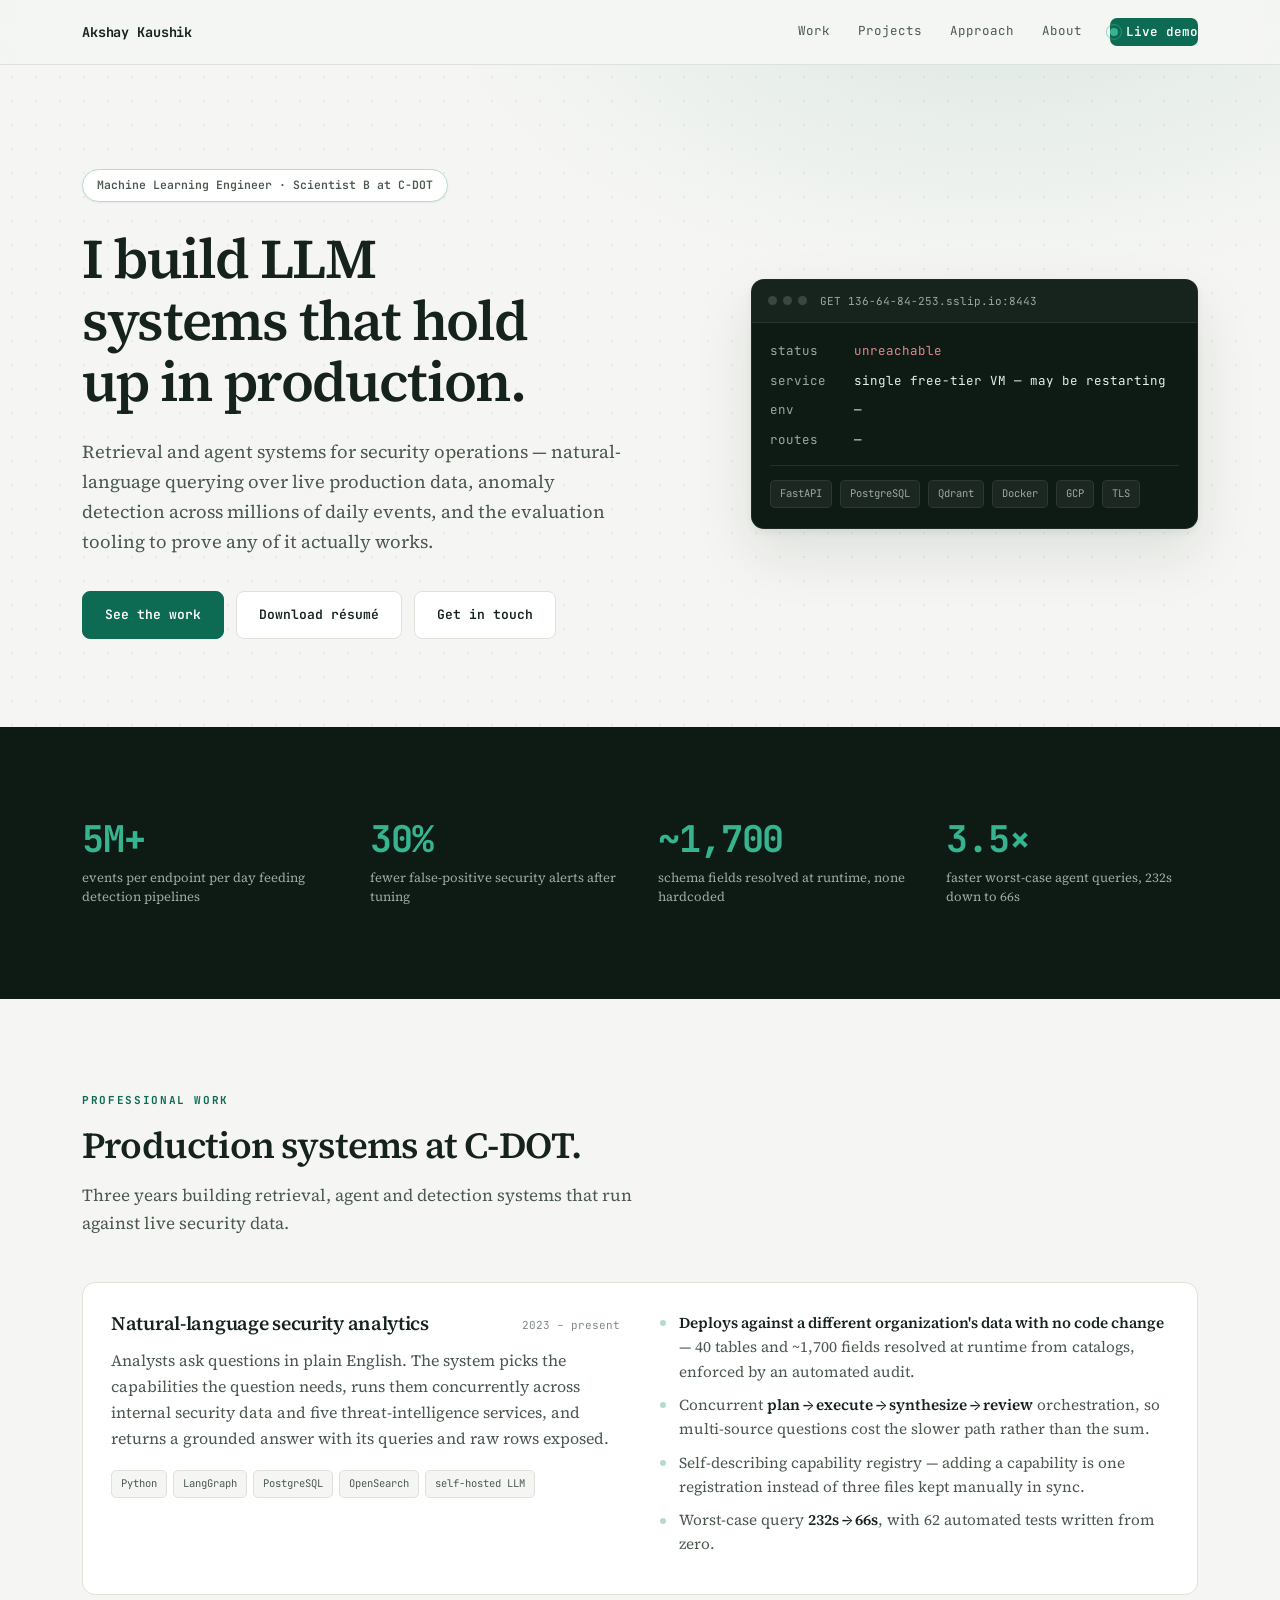
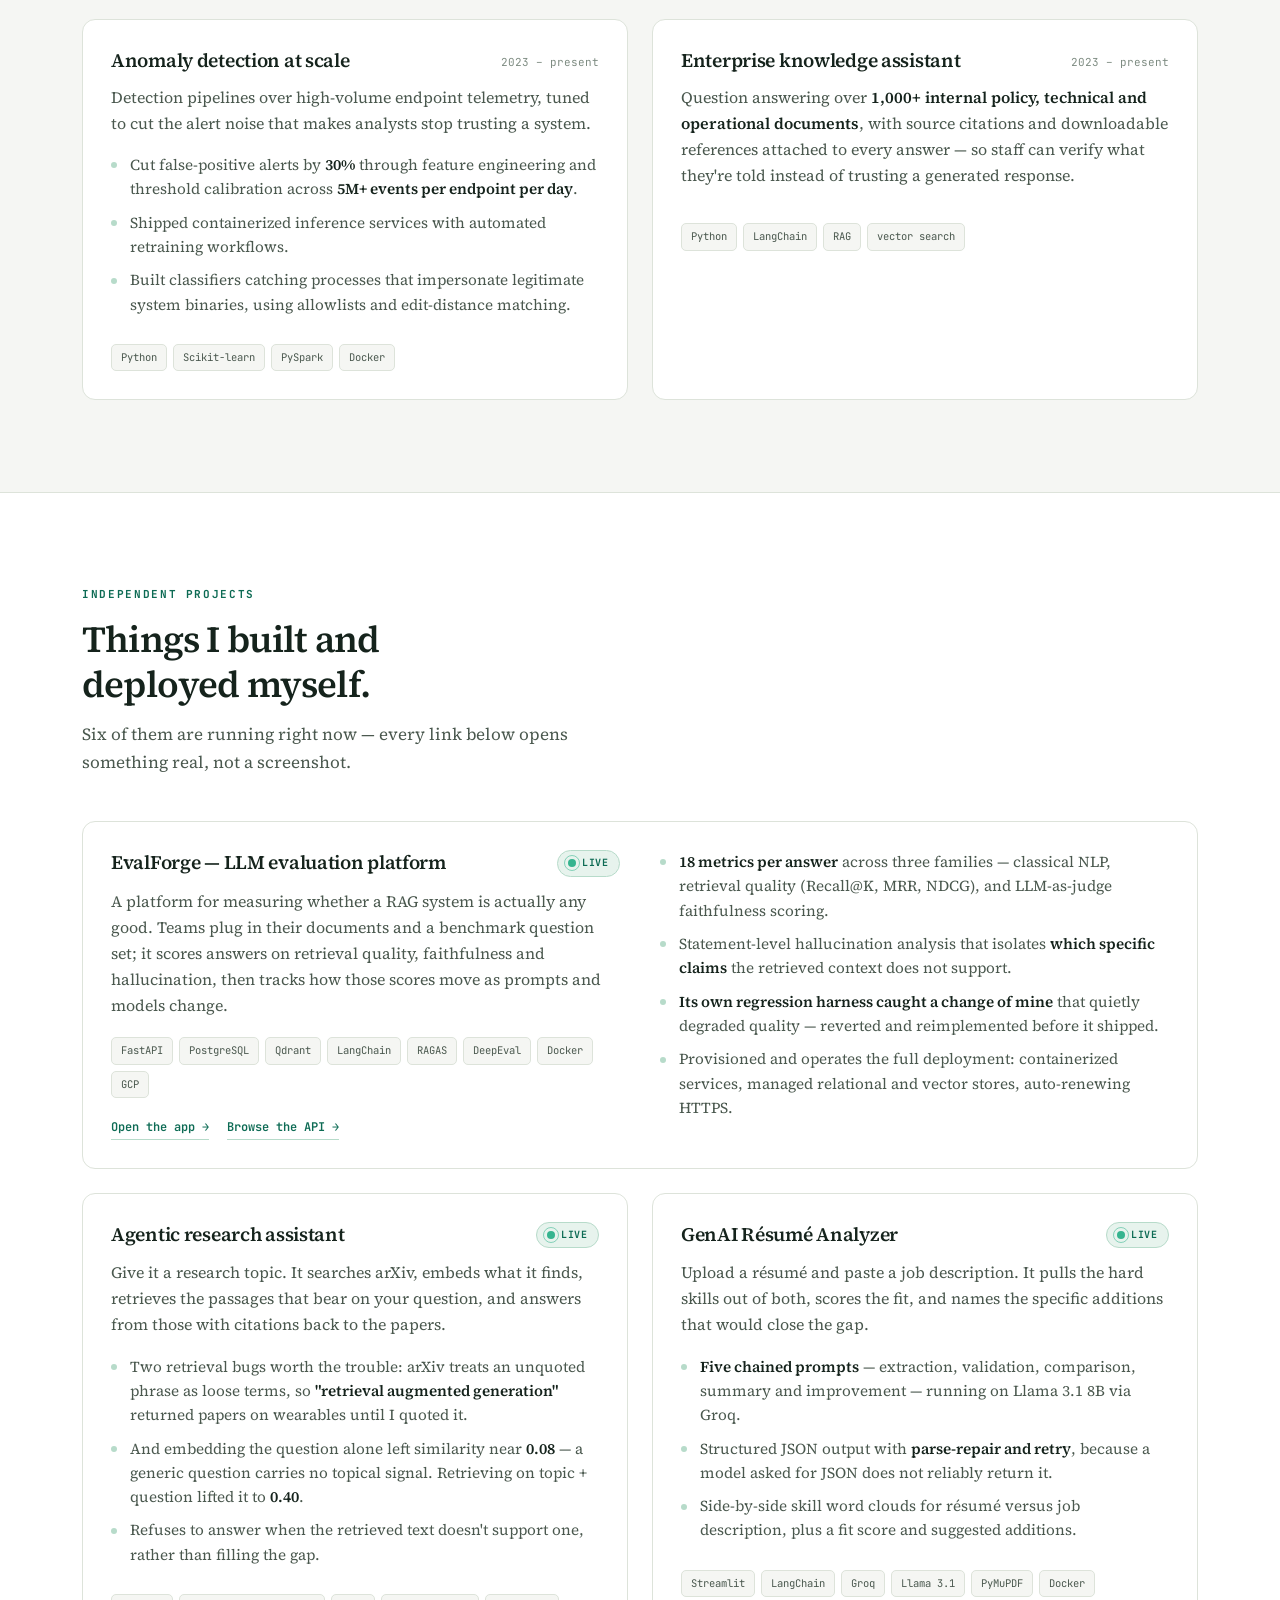
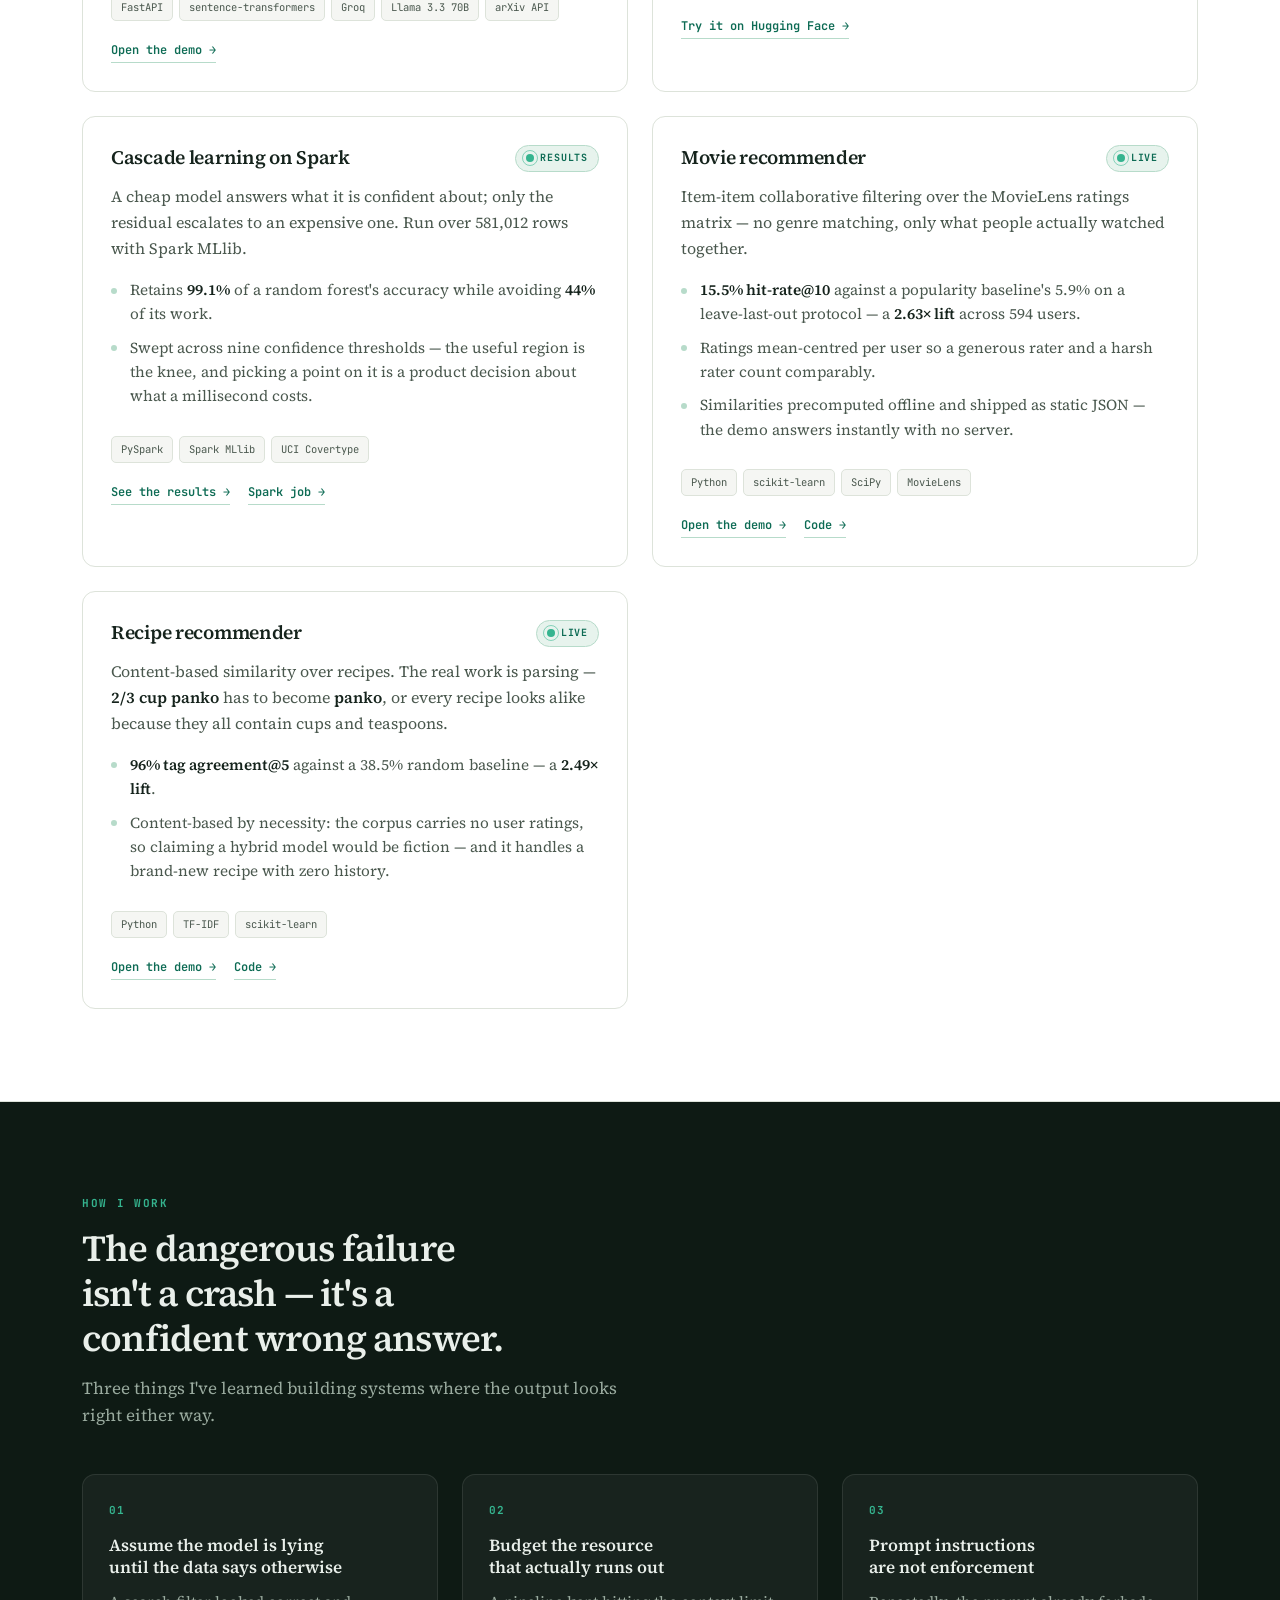
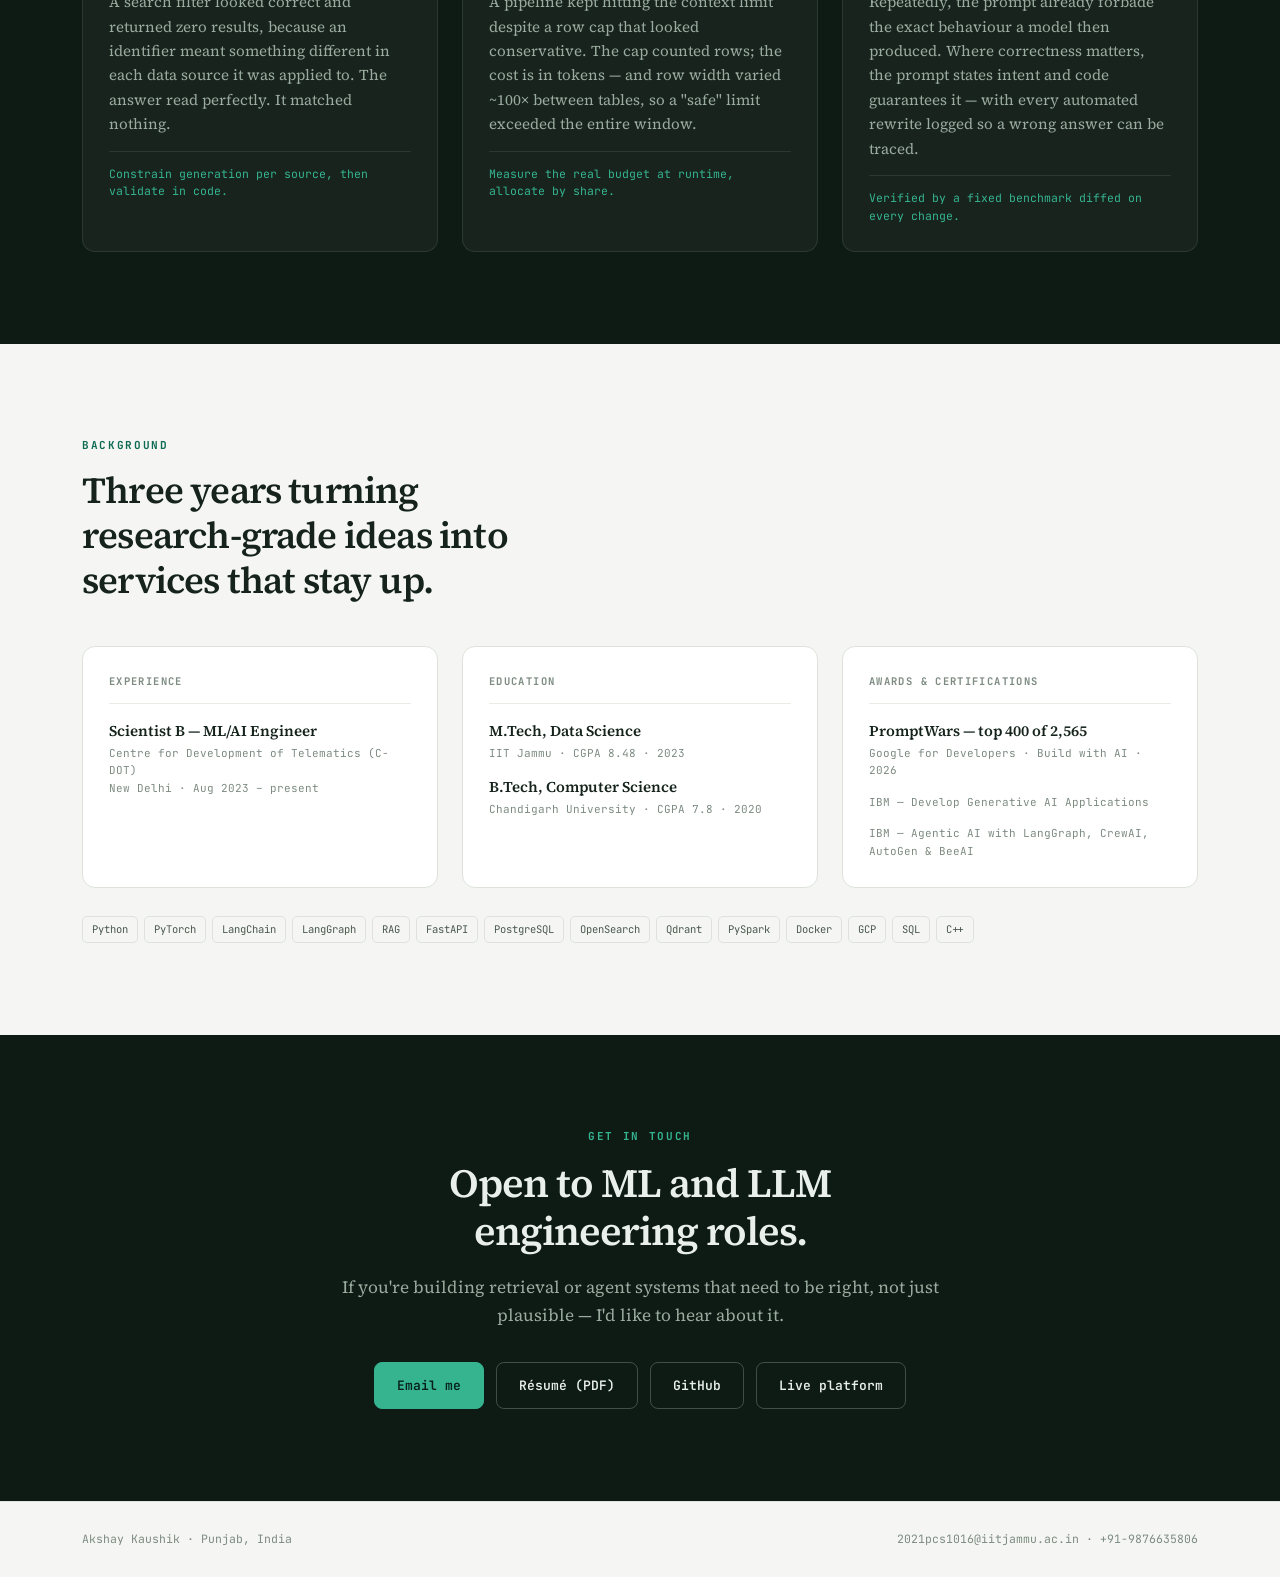
==== commit e6ecb634: "Add a downloadable resume and link it from the site One page, built from the verified figures across" ====
--- a/index.html
+++ b/index.html
@@ -342,6 +342,7 @@
         </p>
         <div class="hero-btns">
           <a class="btn" href="#work">See the work</a>
+          <a class="btn ghost" href="Akshay_Kaushik_Resume.pdf" download>Download résumé</a>
           <a class="btn ghost" href="mailto:2021pcs1016@iitjammu.ac.in">Get in touch</a>
         </div>
       </div>
@@ -744,6 +745,7 @@
       </p>
       <div class="contact-btns">
         <a class="btn on-dark" href="mailto:2021pcs1016@iitjammu.ac.in">Email me</a>
+        <a class="btn outline-dark" href="Akshay_Kaushik_Resume.pdf" download>Résumé (PDF)</a>
         <a class="btn outline-dark" href="https://github.com/AkTyzon" target="_blank" rel="noopener">GitHub</a>
         <a class="btn outline-dark" href="https://136-64-84-253.sslip.io/" target="_blank" rel="noopener">Live platform</a>
       </div>
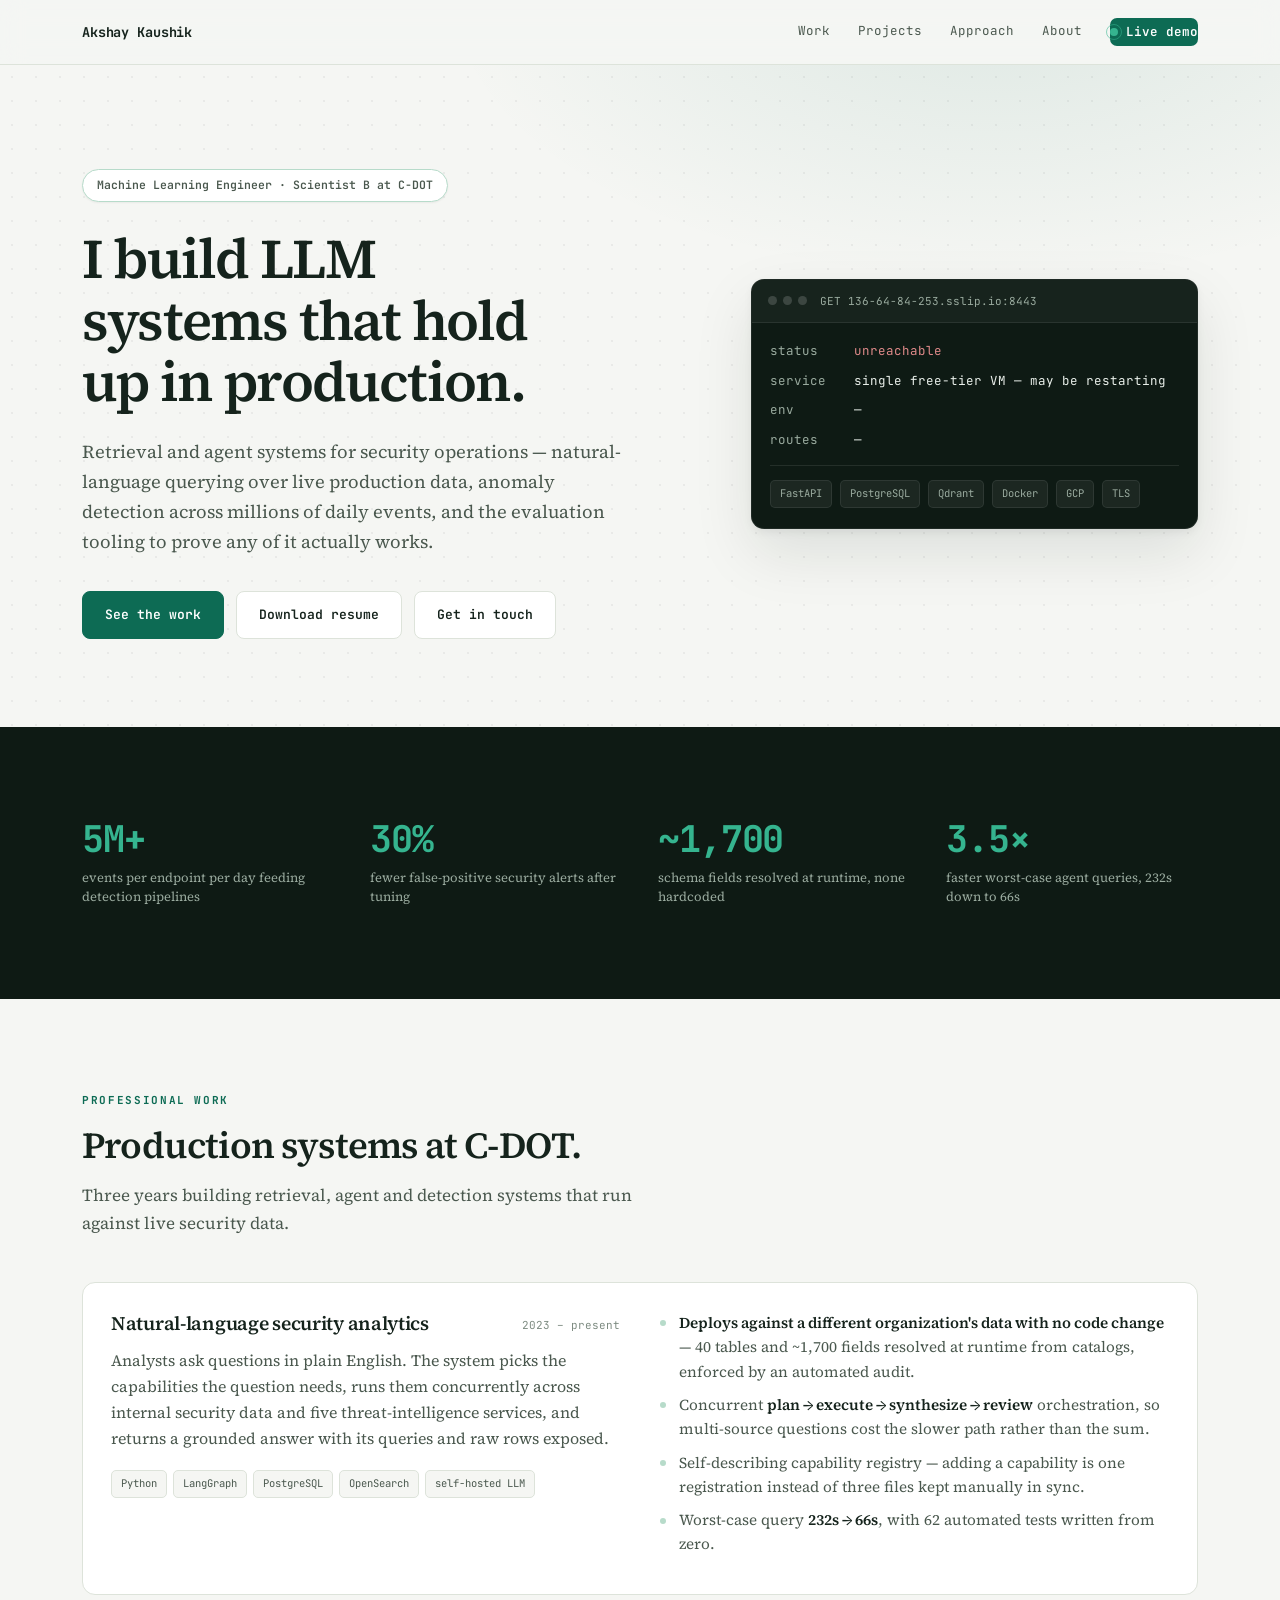
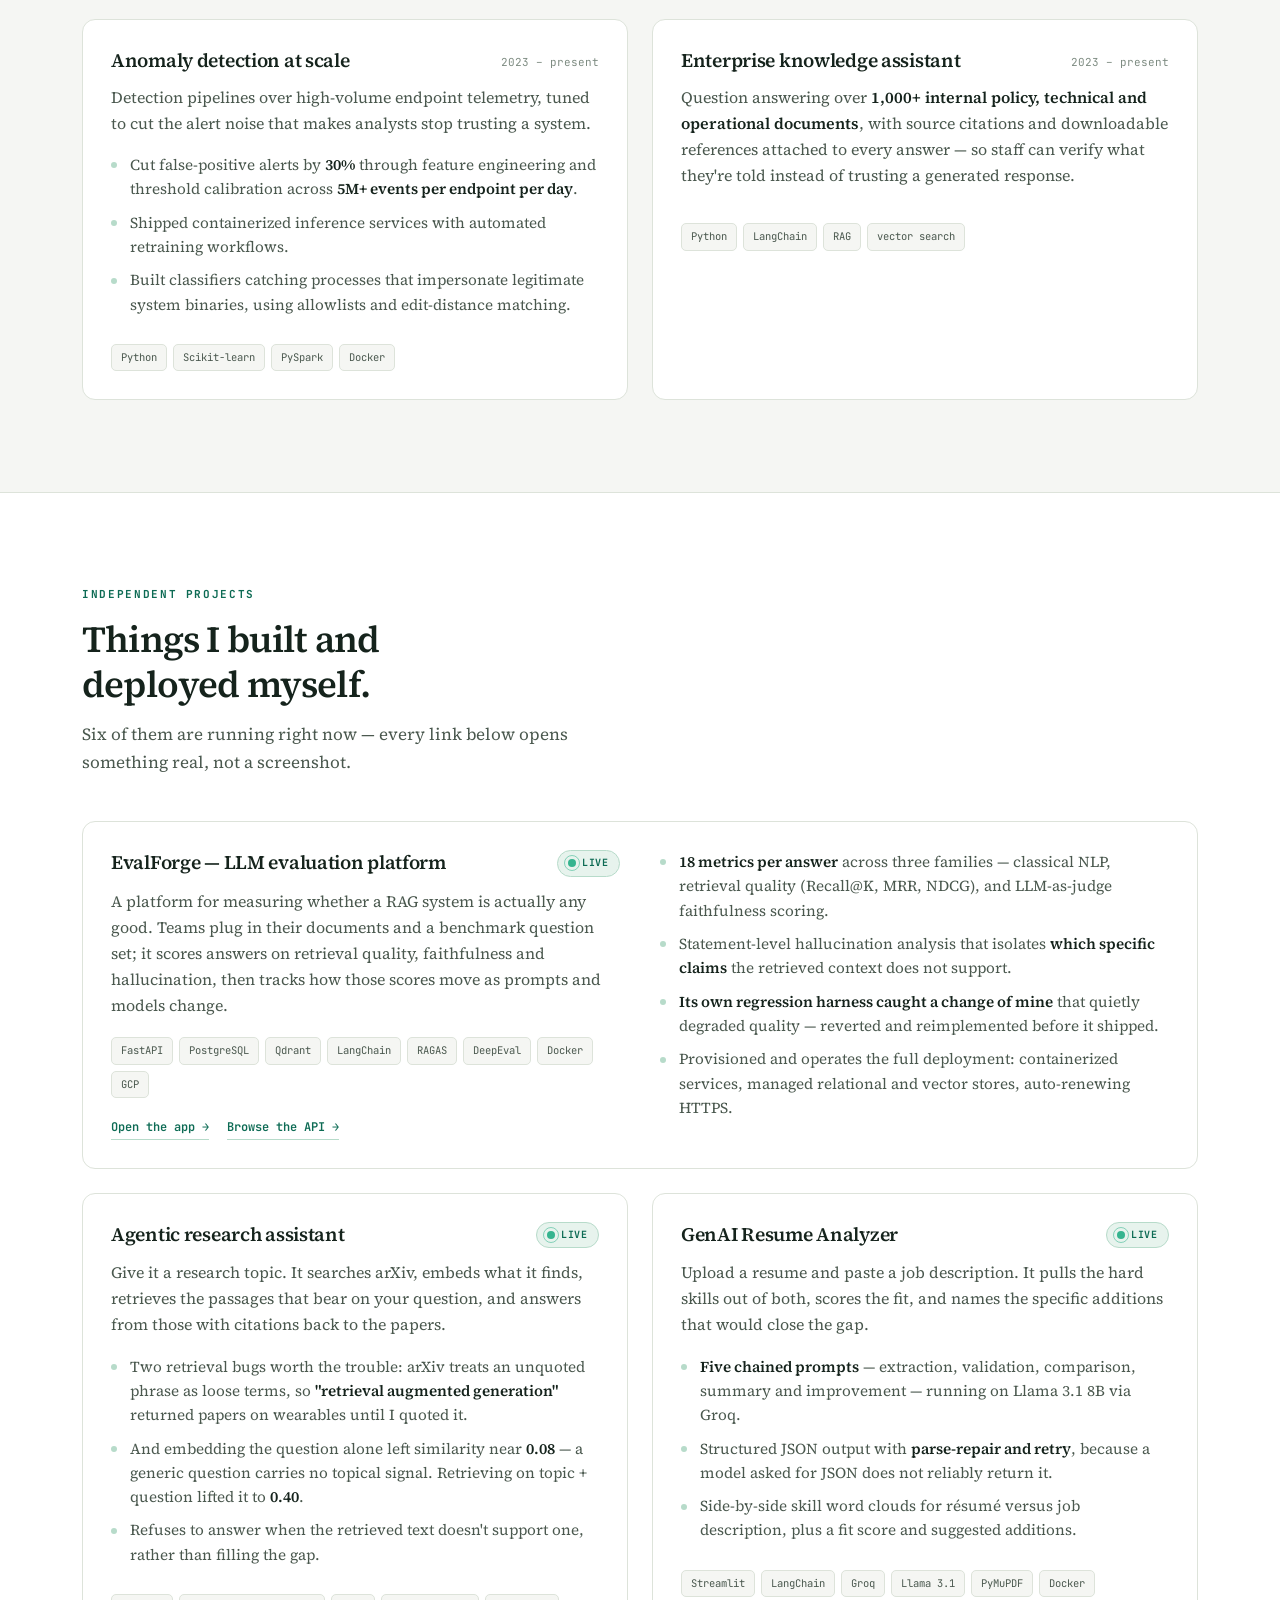
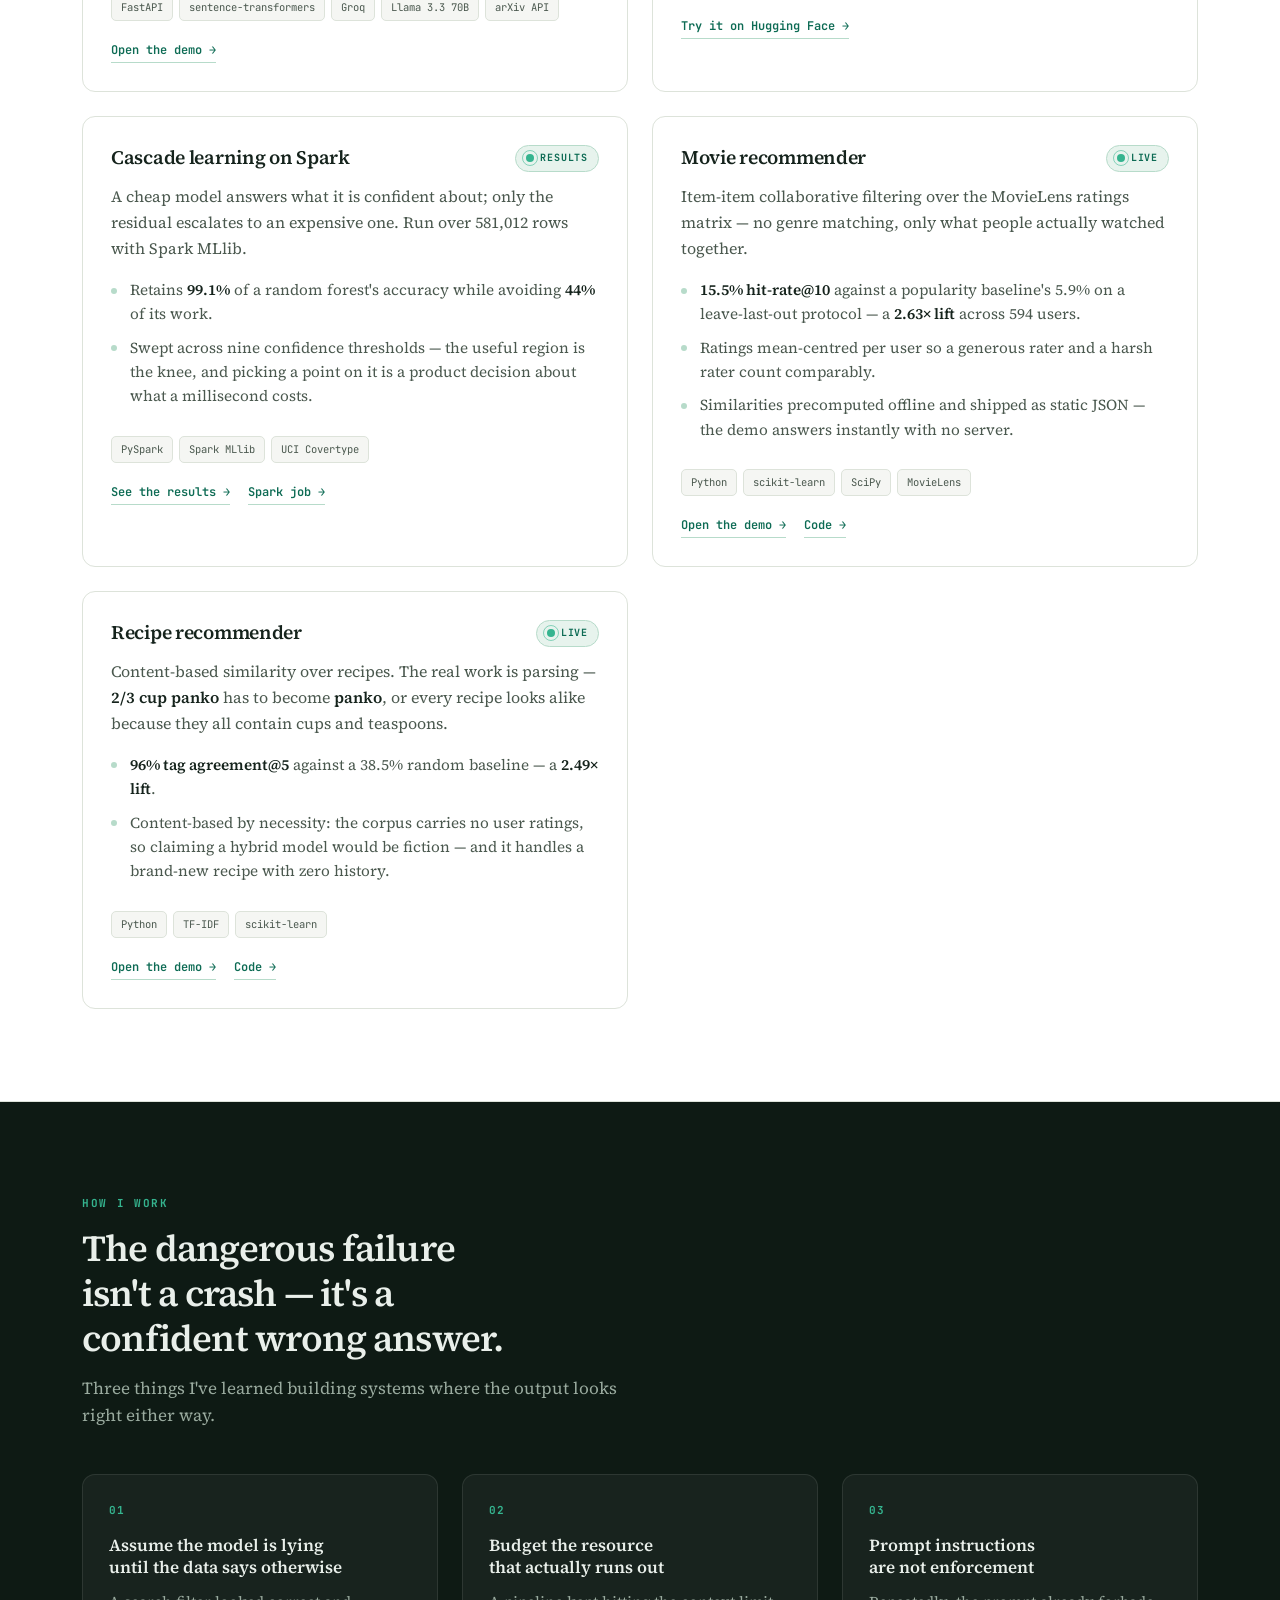
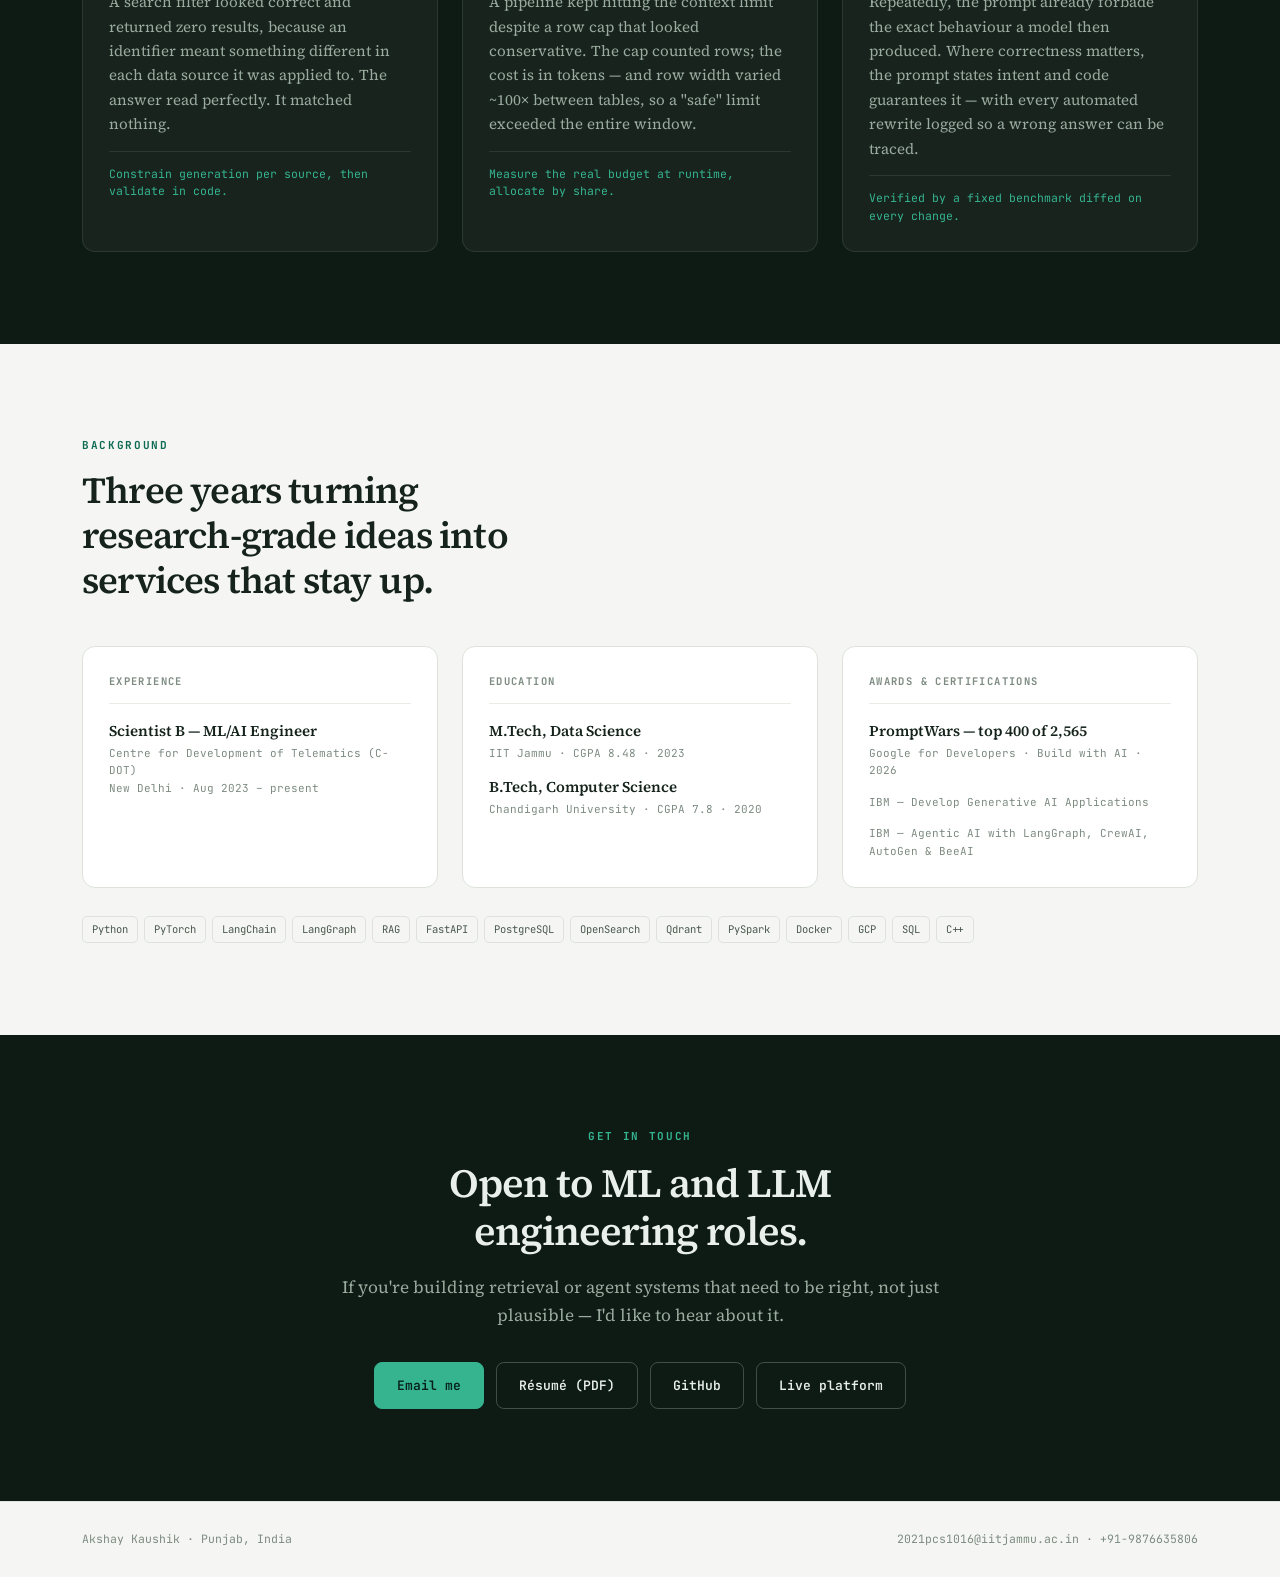
==== commit 9209b9bc: "Update index.html" ====
--- a/index.html
+++ b/index.html
@@ -342,7 +342,7 @@
         </p>
         <div class="hero-btns">
           <a class="btn" href="#work">See the work</a>
-          <a class="btn ghost" href="Akshay_Kaushik_Resume.pdf" download>Download résumé</a>
+          <a class="btn ghost" href="Akshay_Kaushik_Resume.pdf" download>Download resume</a>
           <a class="btn ghost" href="mailto:2021pcs1016@iitjammu.ac.in">Get in touch</a>
         </div>
       </div>
@@ -539,11 +539,11 @@
 
       <article class="card">
         <div class="card-top">
-          <h3>GenAI Résumé Analyzer</h3>
+          <h3>GenAI Resume Analyzer</h3>
           <span class="tag-live"><span class="live-dot ok"></span>Live</span>
         </div>
         <p class="desc">
-          Upload a résumé and paste a job description. It pulls the hard skills out of both, scores
+          Upload a resume and paste a job description. It pulls the hard skills out of both, scores
           the fit, and names the specific additions that would close the gap.
         </p>
         <ul>
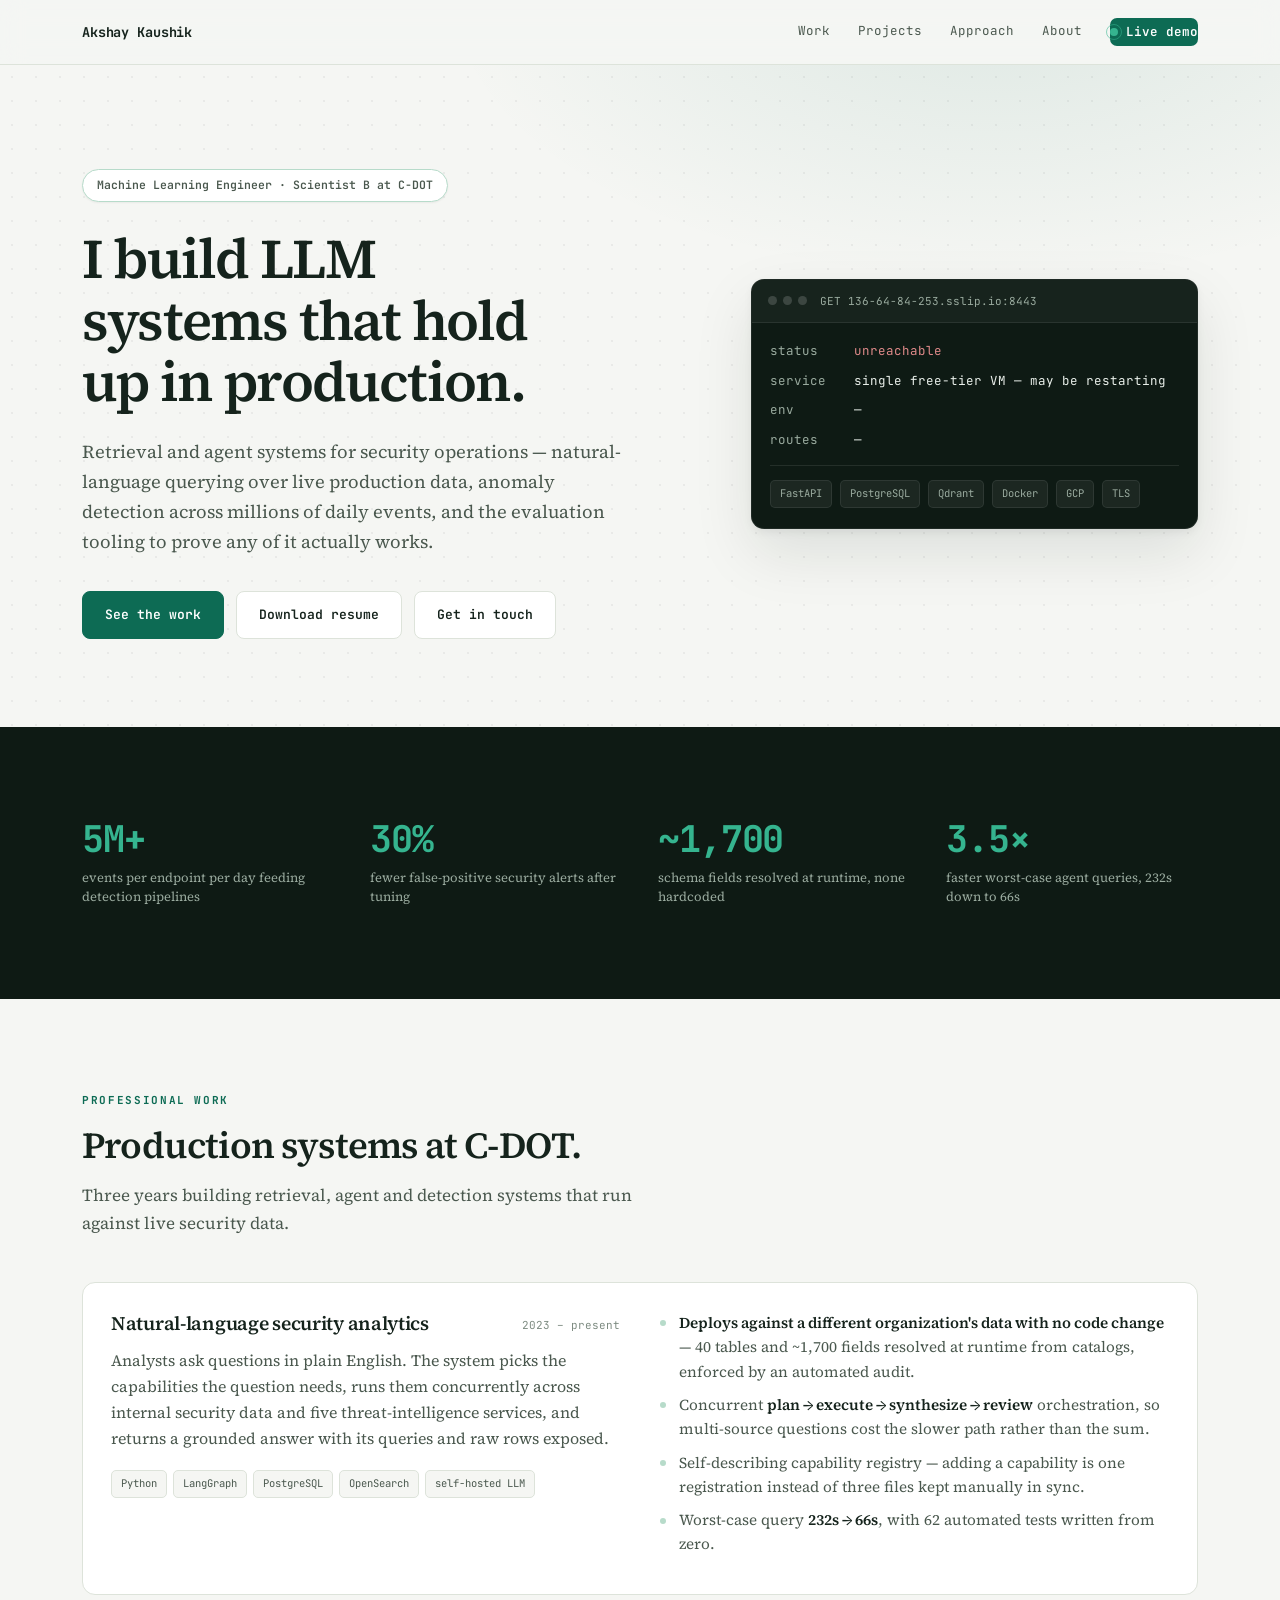
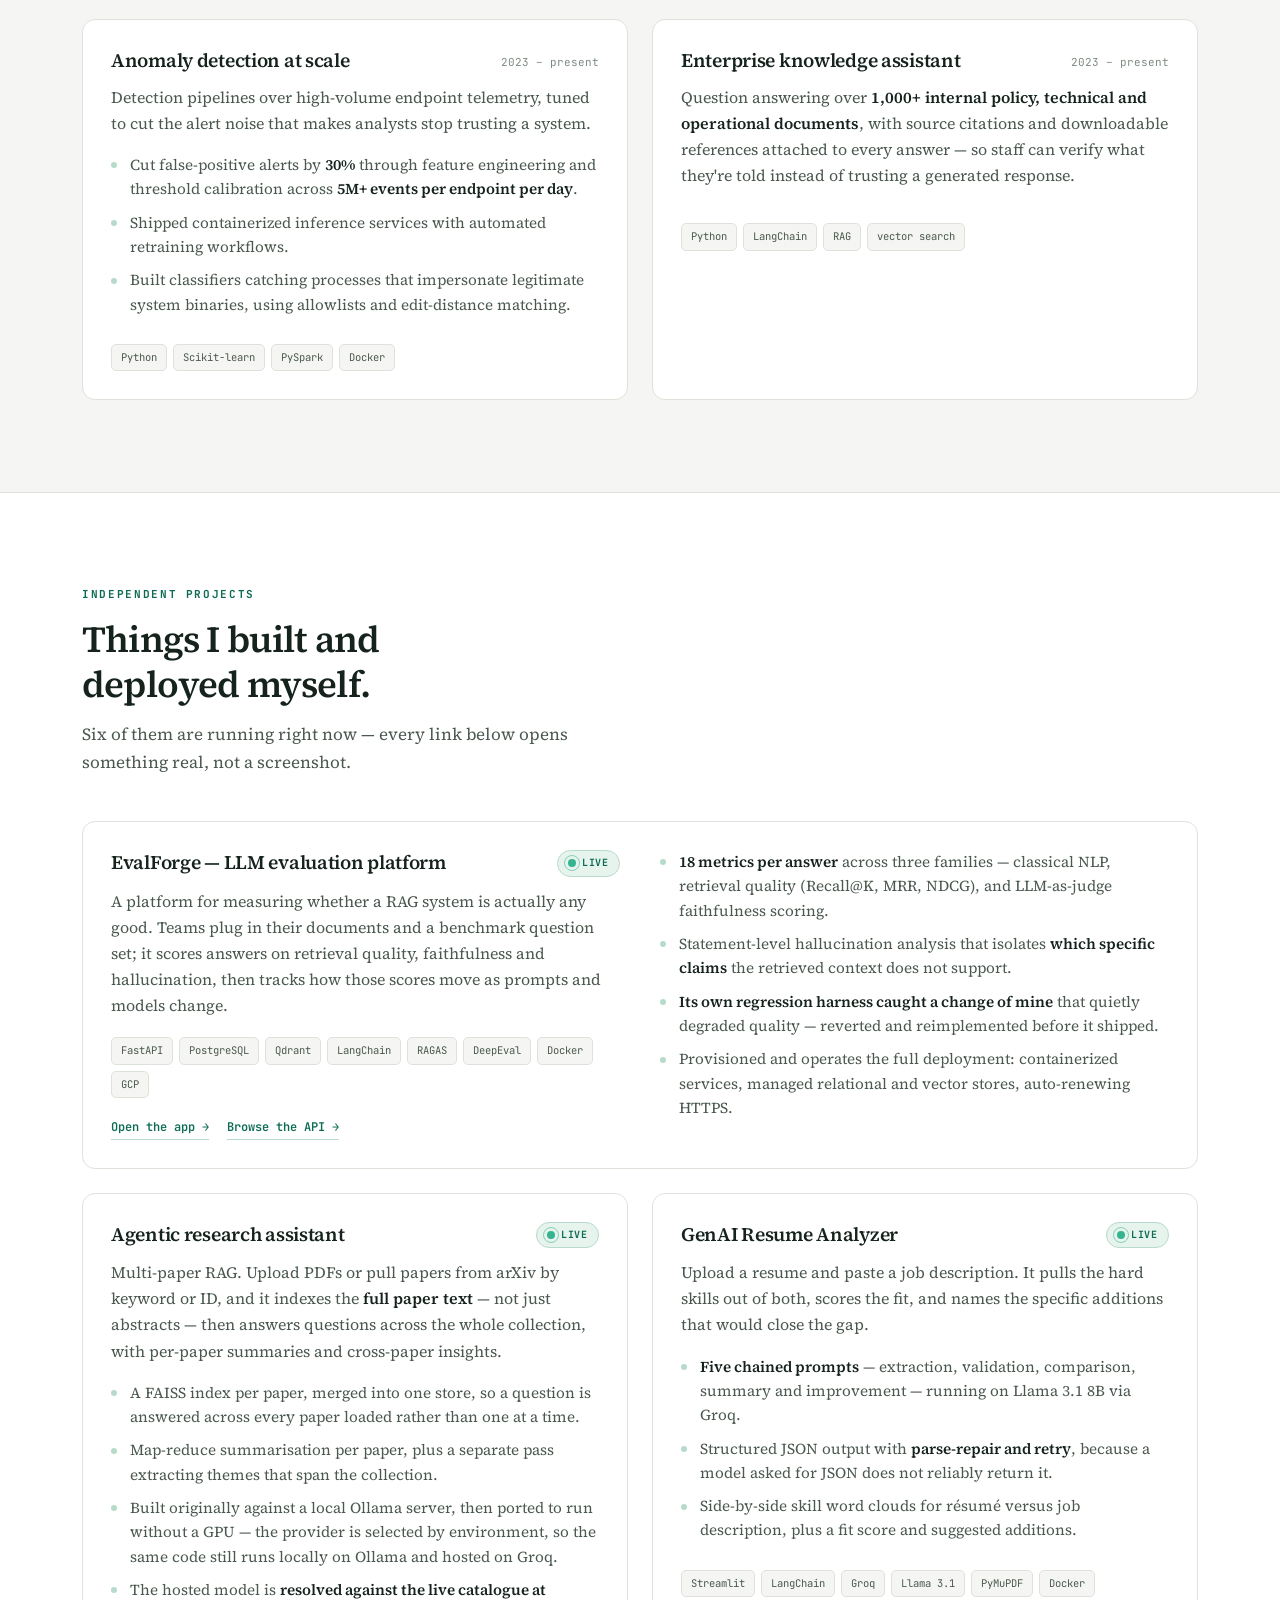
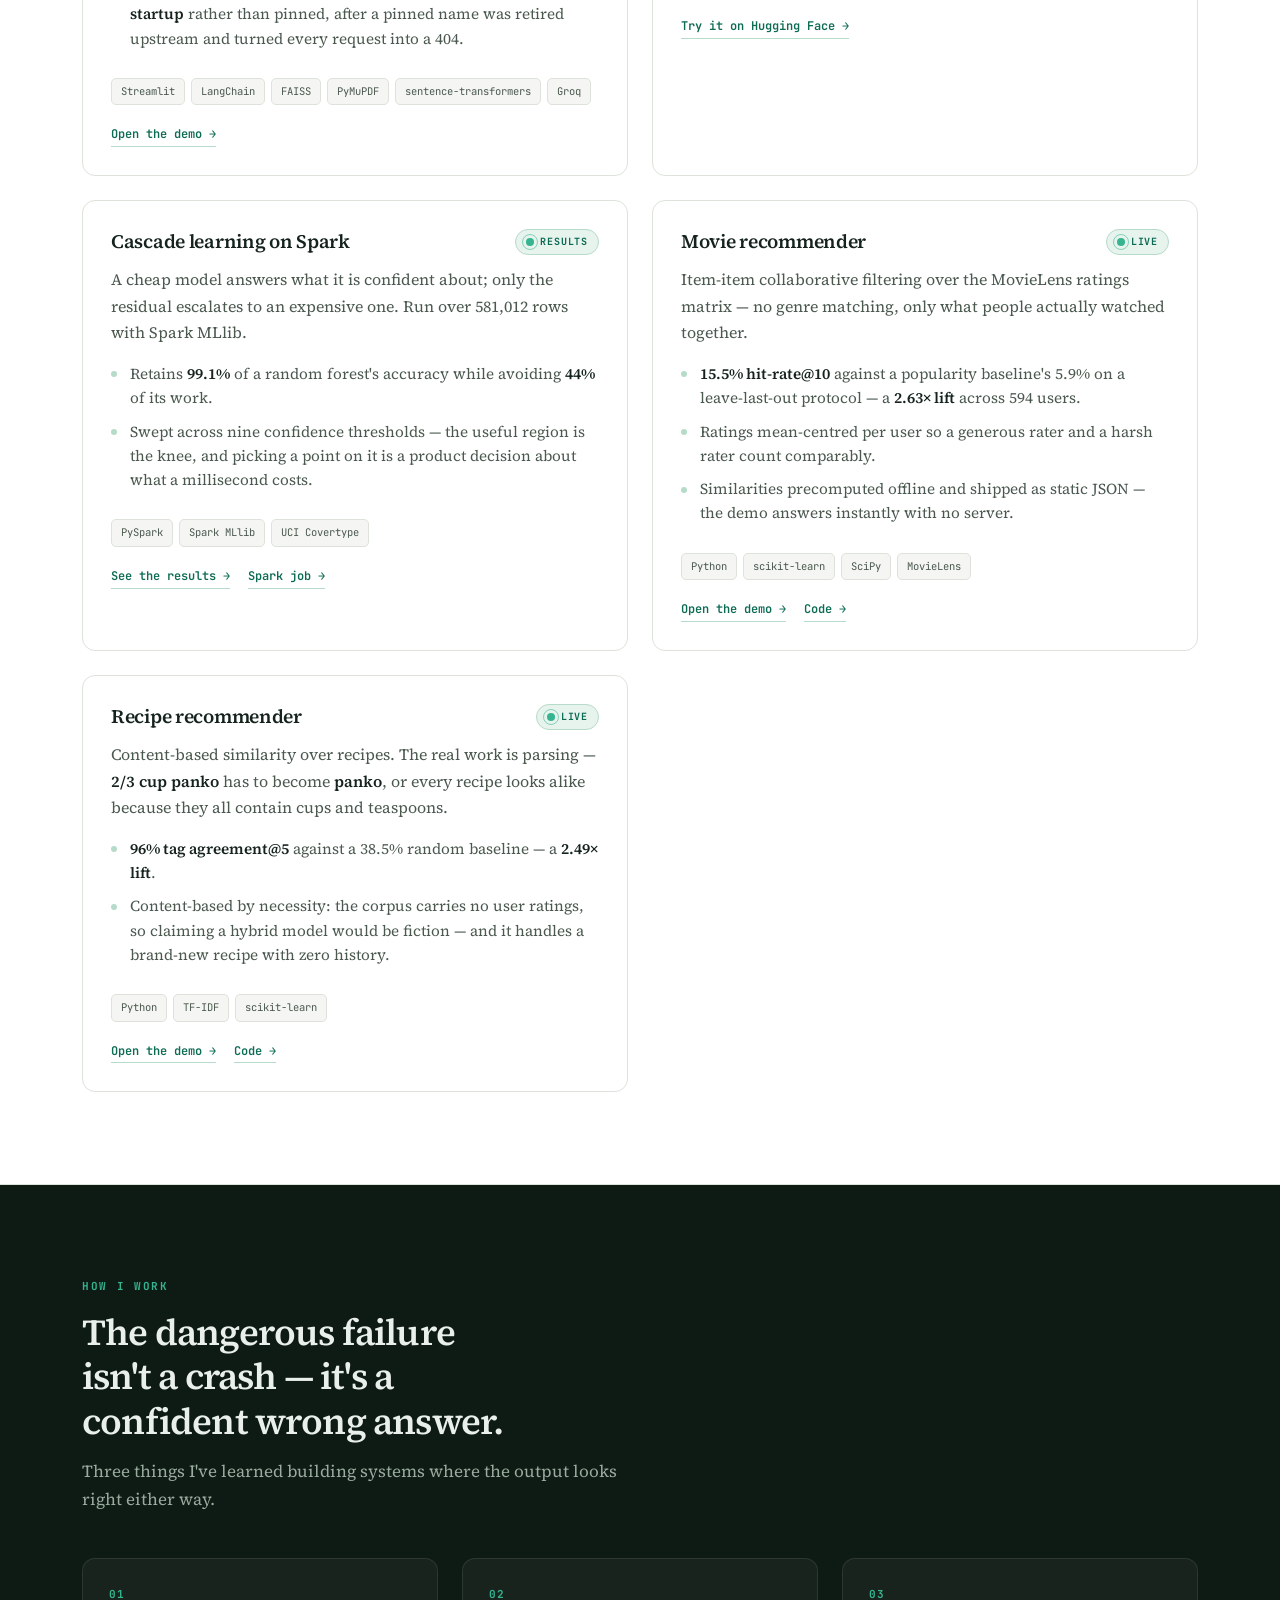
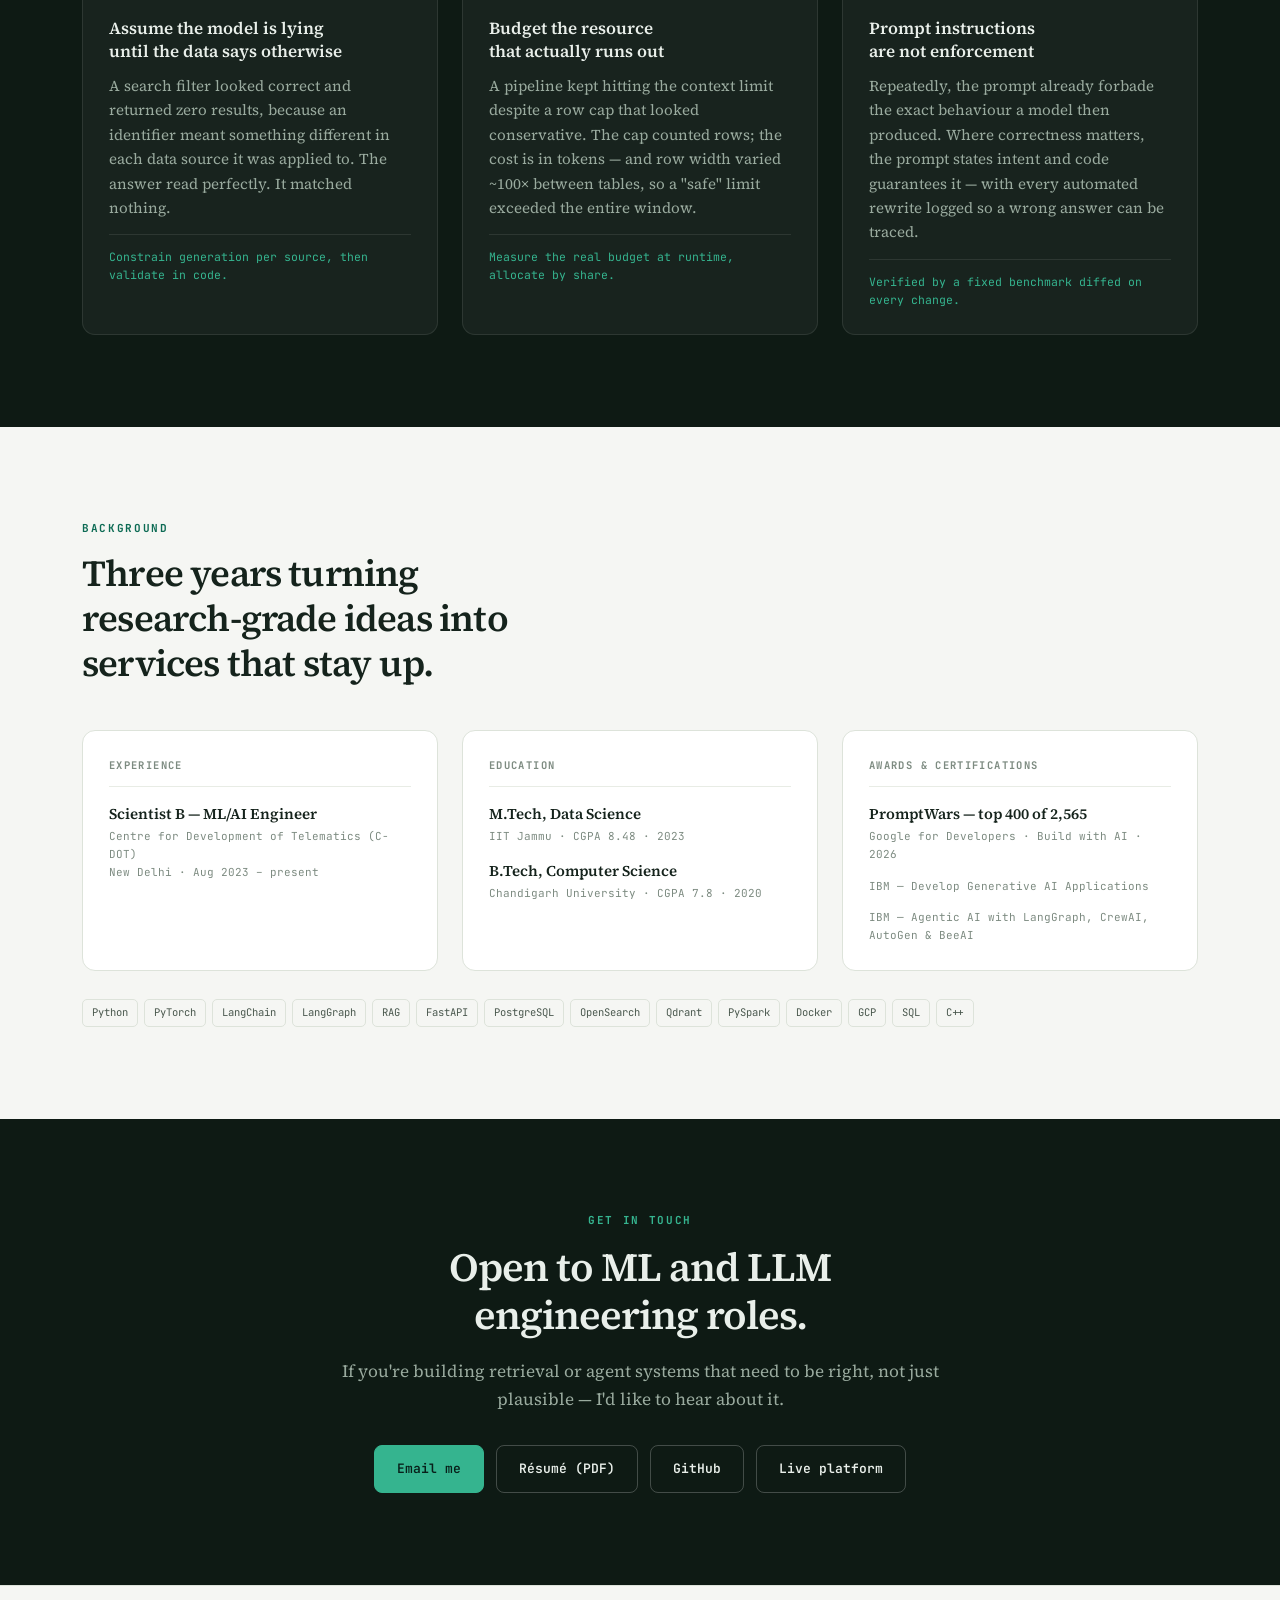
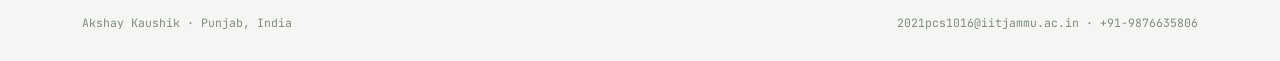
==== commit 90d80382: "Deploy the real research assistant instead of a rewrite The deployed app was a smaller reimplementat" ====
--- a/index.html
+++ b/index.html
@@ -519,18 +519,20 @@
           <span class="tag-live"><span class="live-dot ok"></span>Live</span>
         </div>
         <p class="desc">
-          Give it a research topic. It searches arXiv, embeds what it finds, retrieves the passages
-          that bear on your question, and answers from those with citations back to the papers.
+          Multi-paper RAG. Upload PDFs or pull papers from arXiv by keyword or ID, and it indexes the
+          <b>full paper text</b> — not just abstracts — then answers questions across the whole
+          collection, with per-paper summaries and cross-paper insights.
         </p>
         <ul>
-          <li>Two retrieval bugs worth the trouble: arXiv treats an unquoted phrase as loose terms, so <b>"retrieval augmented generation"</b> returned papers on wearables until I quoted it.</li>
-          <li>And embedding the question alone left similarity near <b>0.08</b> — a generic question carries no topical signal. Retrieving on topic + question lifted it to <b>0.40</b>.</li>
-          <li>Refuses to answer when the retrieved text doesn't support one, rather than filling the gap.</li>
+          <li>A FAISS index per paper, merged into one store, so a question is answered across every paper loaded rather than one at a time.</li>
+          <li>Map-reduce summarisation per paper, plus a separate pass extracting themes that span the collection.</li>
+          <li>Built originally against a local Ollama server, then ported to run without a GPU — the provider is selected by environment, so the same code still runs locally on Ollama and hosted on Groq.</li>
+          <li>The hosted model is <b>resolved against the live catalogue at startup</b> rather than pinned, after a pinned name was retired upstream and turned every request into a 404.</li>
         </ul>
         <div class="chips">
-          <span class="chip">FastAPI</span><span class="chip">sentence-transformers</span>
-          <span class="chip">Groq</span><span class="chip">Llama 3.3 70B</span>
-          <span class="chip">arXiv API</span>
+          <span class="chip">Streamlit</span><span class="chip">LangChain</span>
+          <span class="chip">FAISS</span><span class="chip">PyMuPDF</span>
+          <span class="chip">sentence-transformers</span><span class="chip">Groq</span>
         </div>
         <div class="card-links">
           <a href="https://136-64-84-253.sslip.io:8444/" target="_blank" rel="noopener">Open the demo →</a>
